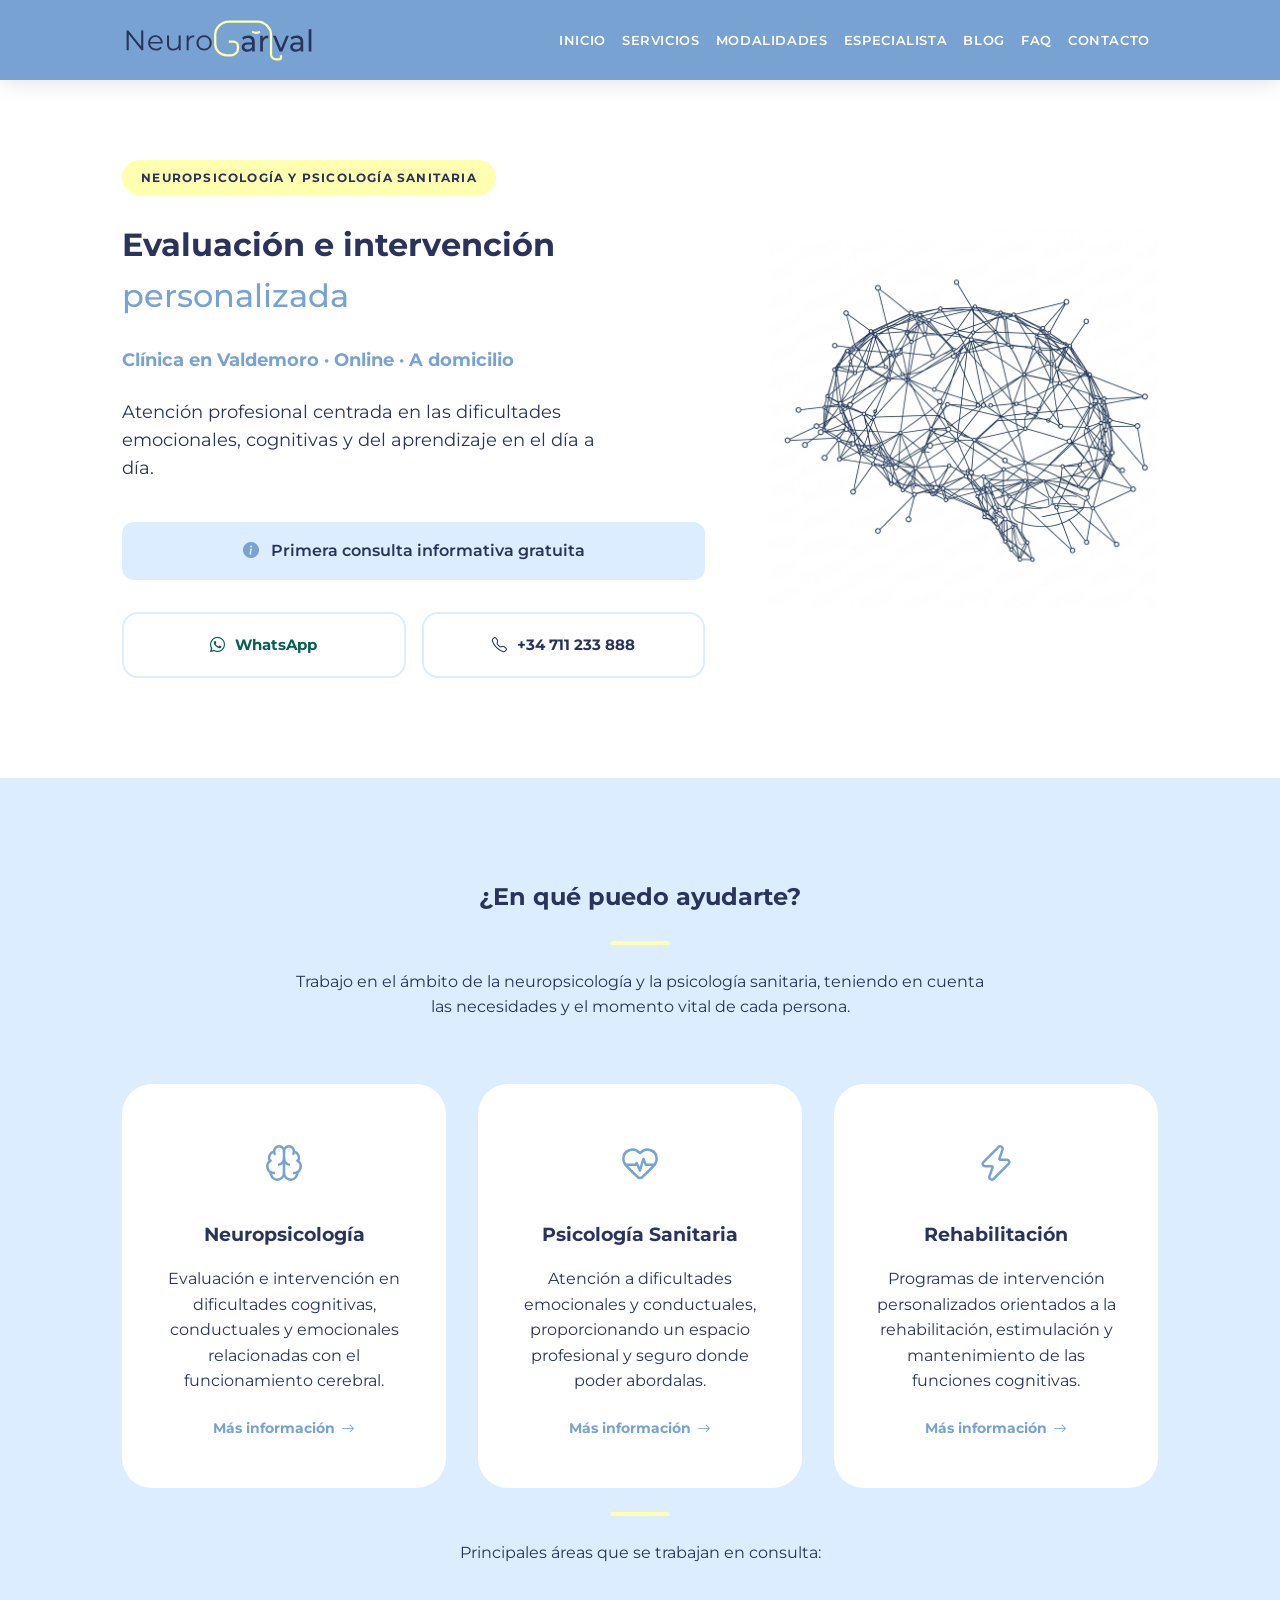
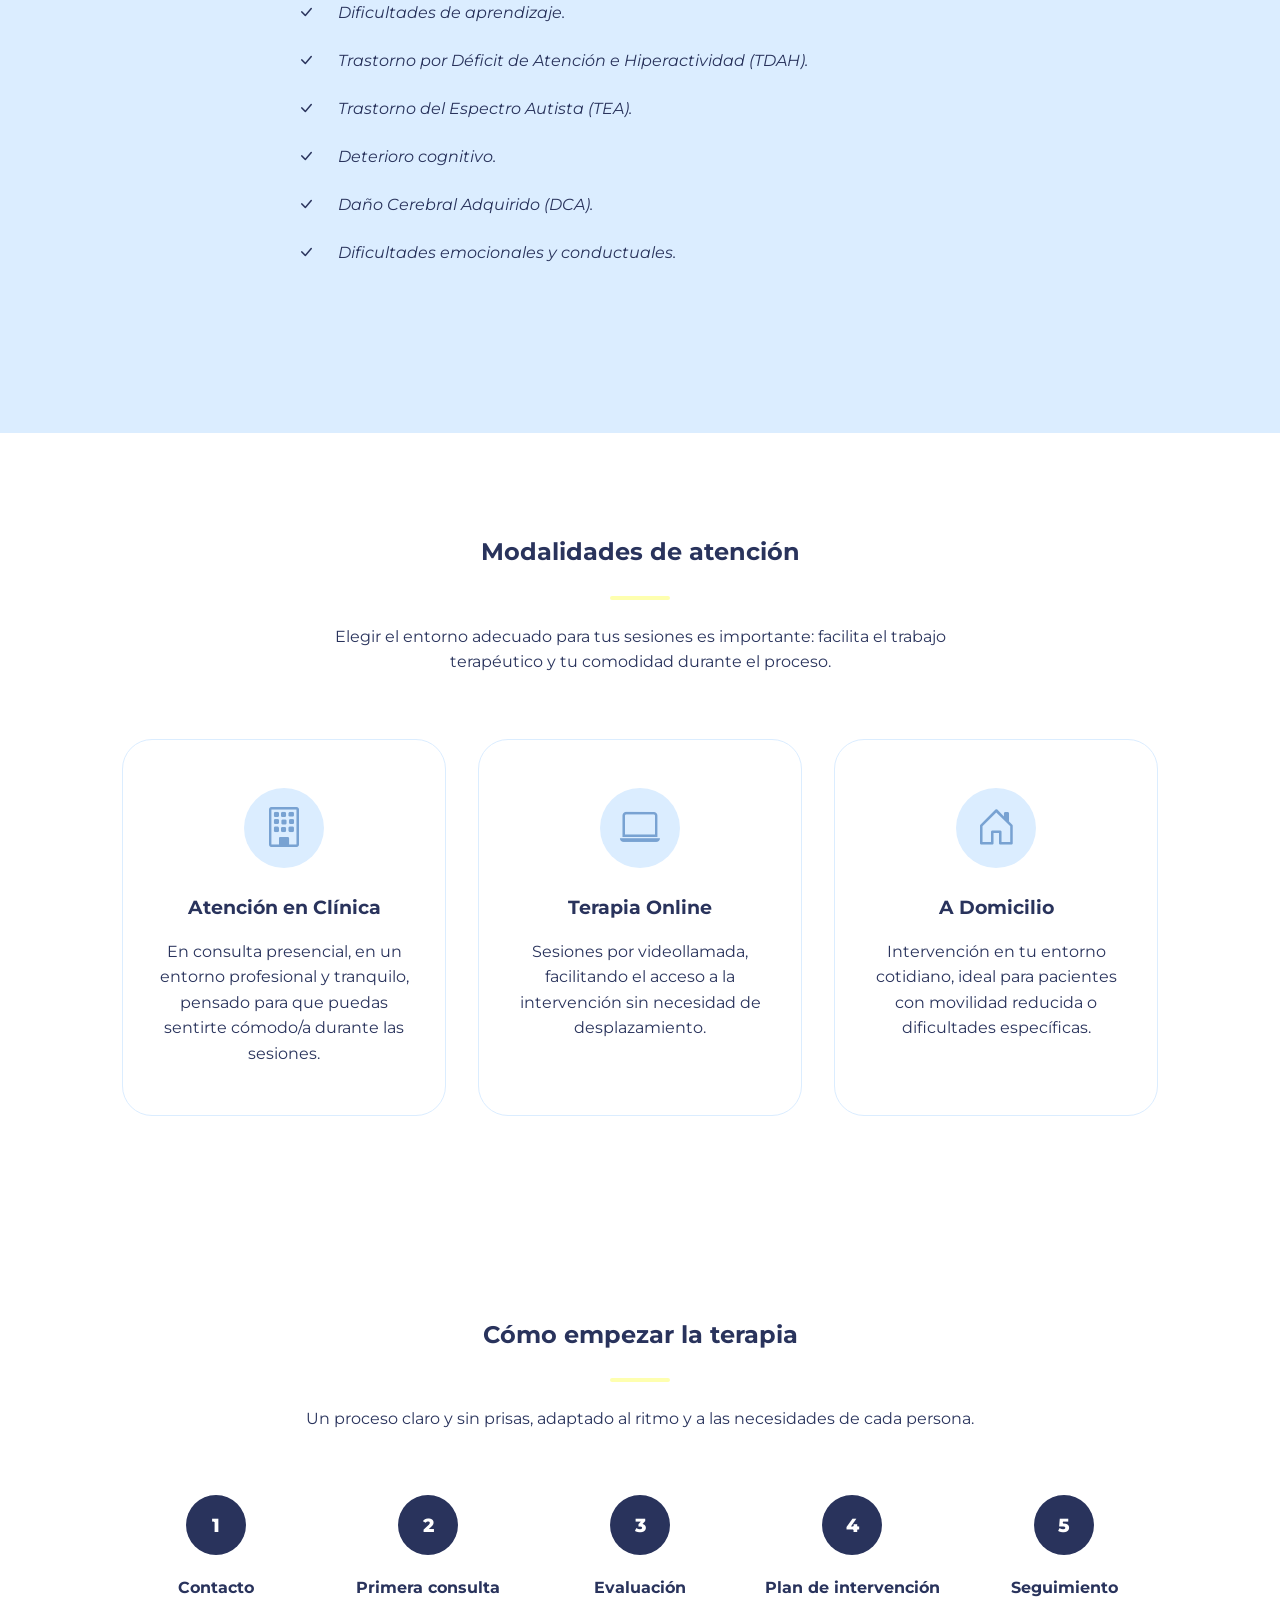
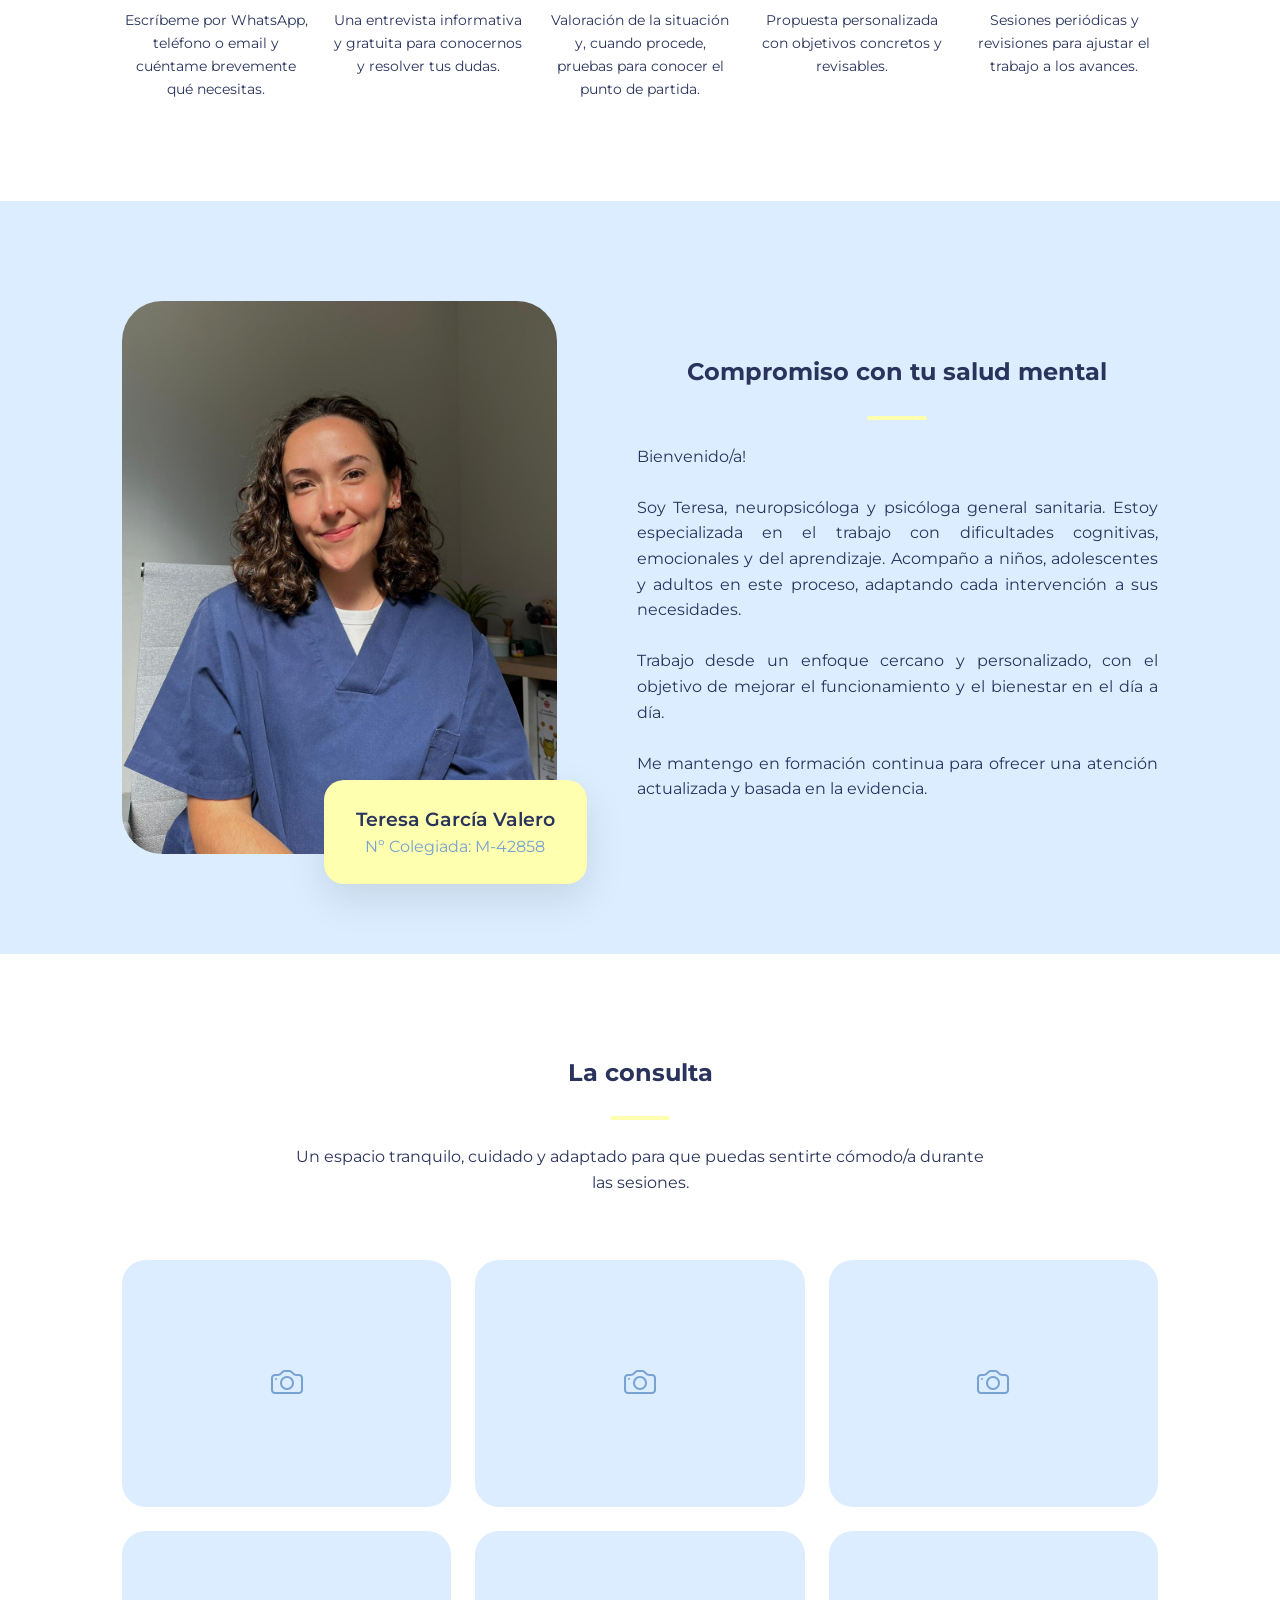
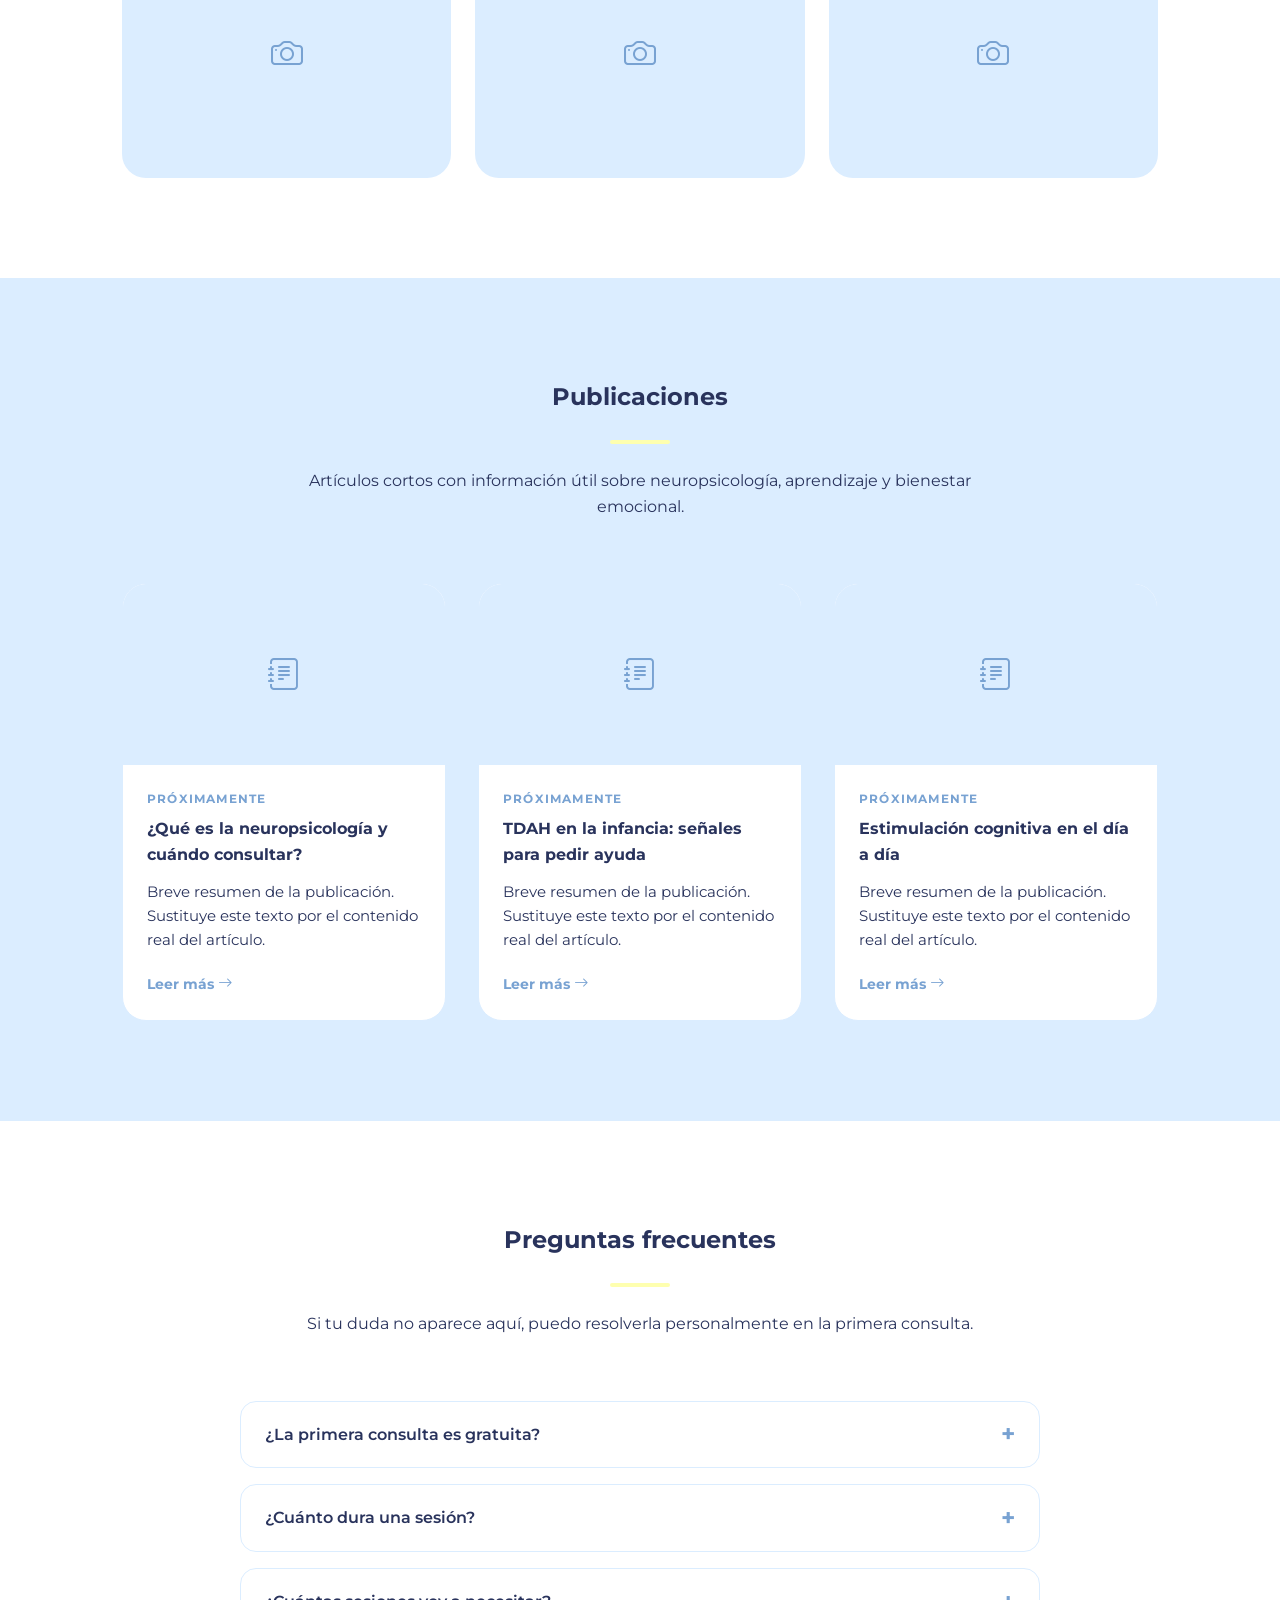
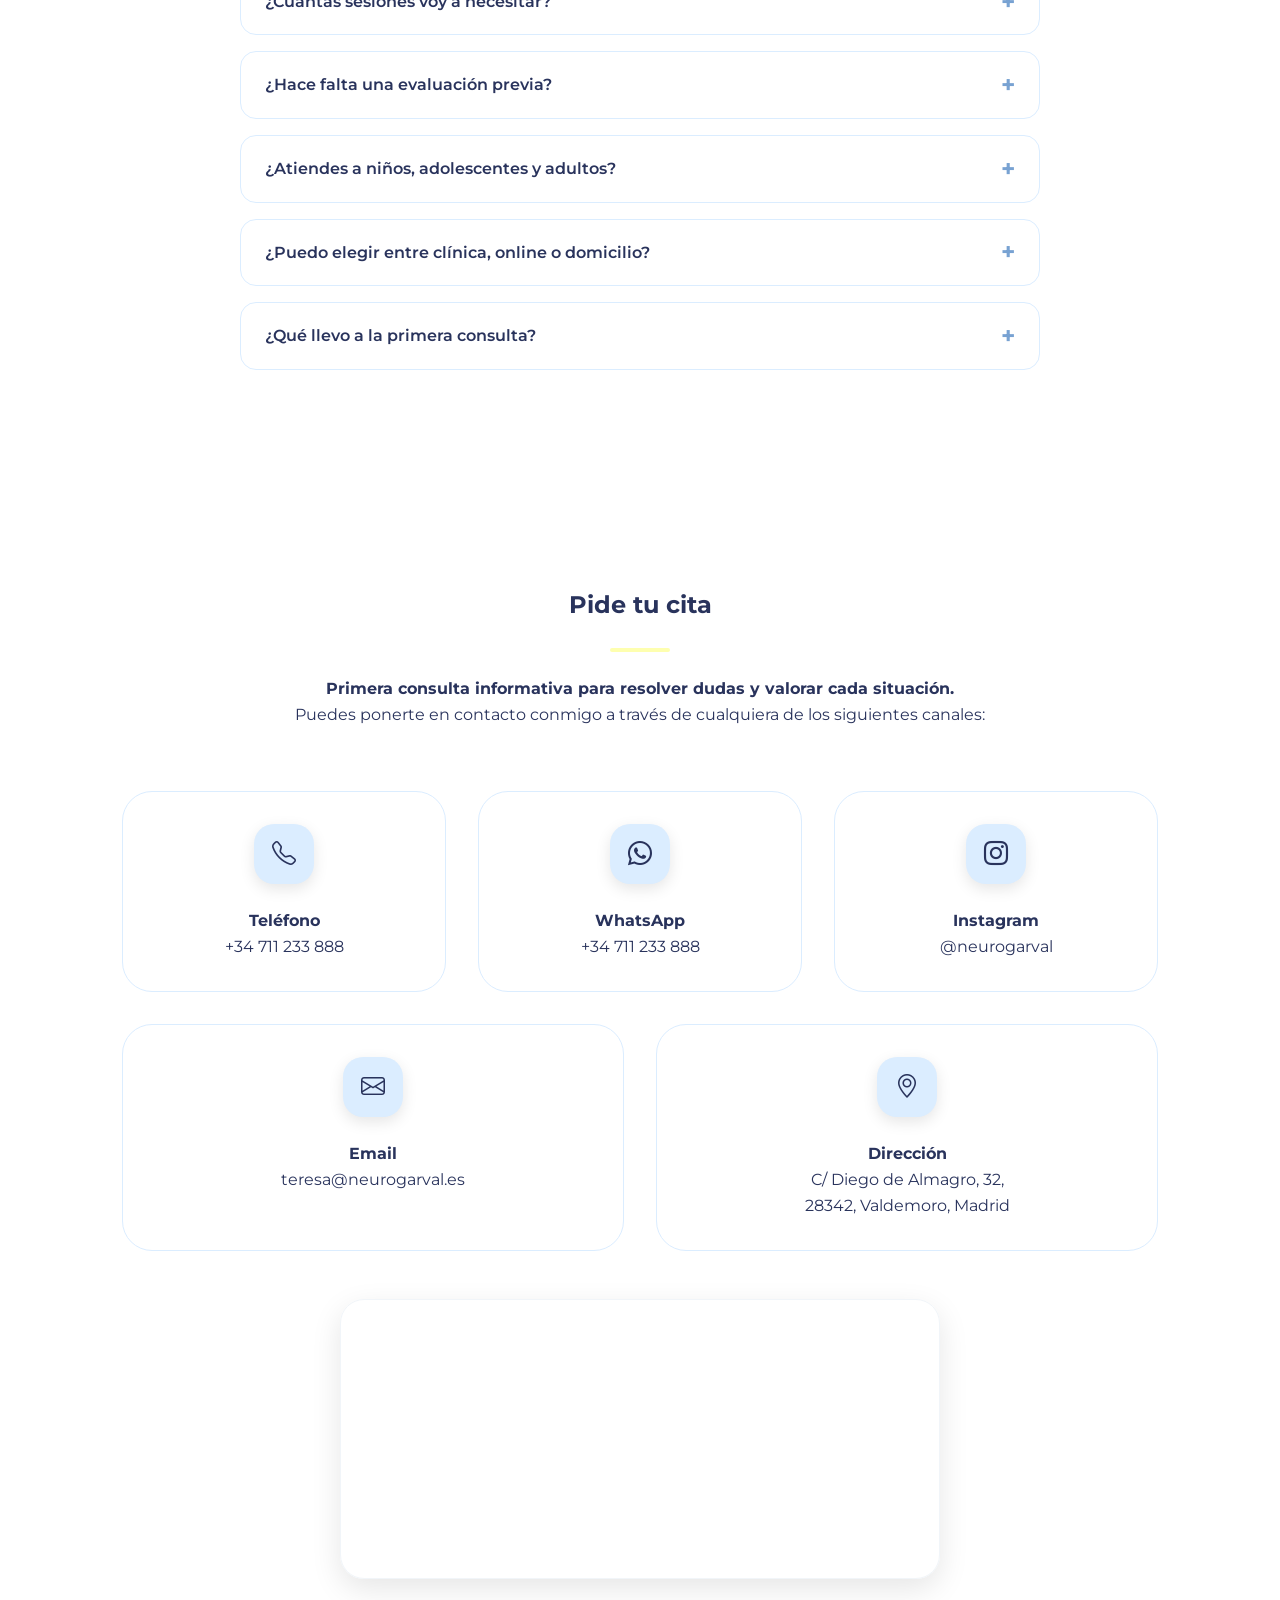
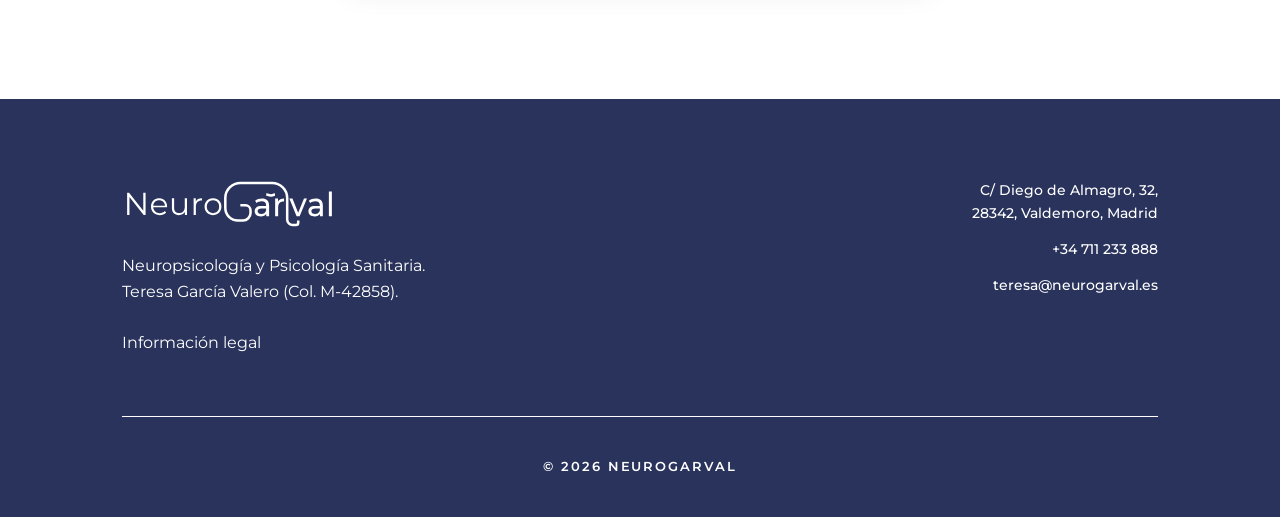
==== index.html @ be0f4548 "Cambiar iconos de la sección Servicios" ====
<!DOCTYPE html>
<html lang="es">
<head>
    <meta charset="UTF-8">
    <meta name="viewport" content="width=device-width, initial-scale=1.0">
    <title>NeuroGarval | Neuropsicología y Psicología Sanitaria</title>

    <!-- SEO Básico -->
    <title>NeuroGarval | Neuropsicología y Psicología Sanitaria en Valdemoro</title>
    <meta name="description" content="NeuroGarval, dirigida por la neuropsicóloga Teresa García Valero. Especialistas en neuropsicología y psicología sanitaria en Valdemoro, Madrid. Evaluación y rehabilitación personalizada.">
    <meta name="keywords" content="NeuroGarval, Teresa García Valero, neuropsicología Valdemoro, psicología sanitaria Madrid, rehabilitación cognitiva, evaluación neuropsicológica">
    <link rel="canonical" href="https://www.neurogarval.es/">

    <!-- Open Graph / Redes Sociales -->
    <meta property="og:type" content="website">
    <meta property="og:locale" content="es">
    <meta property="og:title" content="NeuroGarval | Teresa García Valero - Neuropsicóloga">
    <meta property="og:description" content="Centro especializado en Neuropsicología y Psicología Sanitaria en Valdemoro.">
    <meta property="og:image" content="https://www.neurogarval.es/image.png">
    <meta property="og:url" content="https://www.neurogarval.es/">

    <!-- Datos Estructurados (Schema.org) -->
    <script type="application/ld+json">
    {
      "@context": "https://schema.org",
      "@type": "MedicalBusiness",
      "name": "NeuroGarval",
      "alternateName": "Teresa García Valero Neuropsicóloga",
      "image": "https://www.neurogarval.es/image.png",
      "url": "https://www.neurogarval.es/",
      "telephone": "+34711233888",
      "address": {
        "@type": "PostalAddress",
        "streetAddress": "C/ Diego de Almagro, 32",
        "addressLocality": "Valdemoro",
        "addressRegion": "Madrid",
        "postalCode": "28342",
        "addressCountry": "ES"
      },
      "priceRange": "$",
      "founder": {
        "@type": "Person",
        "name": "Teresa García Valero"
      }
    }
    </script>

    <link rel="icon" type="image/svg+xml" href="favicon.svg">
    <link href="https://fonts.googleapis.com/css2?family=Montserrat:wght@300;400;500;600;700;800&display=swap" rel="stylesheet">
    <link rel="stylesheet" href="https://cdn.jsdelivr.net/npm/bootstrap-icons@1.13.1/font/bootstrap-icons.min.css">

    <style>
        :root {
            --color-dark: #29335C;
            --color-primary: #78A2D2;
            --color-light: #DBEDFF;
            --color-accent: #FEFFAF;
            --color-whatsapp: #075E54;
            --color-shadow: rgba(0, 0, 0, 0.1);
            --transition: all 0.3s cubic-bezier(0.4, 0, 0.2, 1);
            --max-width: 1100px;
        }

        * {
            margin: 0;
            padding: 0;
            box-sizing: border-box;
        }

        html {
            scroll-behavior: smooth;
        }

        body {
            font-family: 'Montserrat', sans-serif;
            line-height: 1.6;
            color: var(--color-dark);
            background-color: white;
            overflow-x: hidden;
        }

        a {
            text-decoration: none;
            color: inherit;
            transition: var(--transition);
        }

        ul {
            list-style: none;
        }

        img {
            max-width: 100%;
            height: auto;
            display: block;
        }

        .container {
            max-width: var(--max-width);
            margin: 0 auto;
            padding: 0 2rem;
        }

        /* --- Header & Nav --- */
        header {
            position: fixed;
            top: 0;
            width: 100%;
            background: var(--color-primary);
            z-index: 1000;
            box-shadow: 0 4px 20px var(--color-shadow);
        }

        nav {
            display: flex;
            justify-content: space-between;
            align-items: center;
            height: 80px;
        }

        .header-logo {
            height: 45px;
        }

        .nav-links {
            display: flex;
            height: 100%;
            align-items: center;
        }

        .nav-links a {
            font-size: 0.8rem;
            font-weight: 600;
            text-transform: uppercase;
            letter-spacing: 0.05em;
            color: white;
            padding: 0.75rem 0.5rem;
            border-radius: 12px;
        }

        .nav-links a:hover {
            color: var(--color-dark);
        }

        .menu-btn {
            display: none;
            background: none;
            border: none;
            font-size: 2rem;
            color: white;
            cursor: pointer;
        }

        /* --- Hero Section --- */
        .hero {
            padding: 160px 0 100px;
            overflow: hidden;
        }

        .hero-grid {
            display: grid;
            grid-template-columns: 1.2fr 0.8fr;
            align-items: center;
            gap: 4rem;
        }

        .badge {
            display: inline-block;
            background: var(--color-accent);
            color: var(--color-dark);
            padding: 0.5rem 1.2rem;
            border-radius: 50px;
            font-size: 0.75rem;
            font-weight: 700;
            letter-spacing: 0.1em;
            text-transform: uppercase;
            margin-bottom: 1.5rem;
        }

        .hero h1 {
            font-size: 2rem;
            margin-bottom: 1.5rem;
        }

        .hero h1 i {
            font-style: normal;
            font-weight: 500;
            color: var(--color-primary);
        }

        .modalities-text {
            font-weight: 700;
            color: var(--color-primary);
            margin-bottom: 1.5rem;
            display: block;
            font-size: 1.1rem;
        }

        .hero p {
            font-size: 1.1rem;
            margin-bottom: 2.5rem;
            max-width: 500px;
            font-weight: 400;
        }

        #hero-promo {
            background: var(--color-light);
            display: inline-flex;
            align-items: center;
            padding: 1rem 1rem;
            border-radius: 12px;
            margin-bottom: 2rem;
            font-weight: 600;
            color: var(--color-dark);
            width: 100%;
            justify-content: center;
        }

        #hero-promo i {
            margin-right: 12px;
            color: var(--color-primary);
        }

        .btn-group {
            display: grid;
            gap: 1rem;
            grid-template-columns: 1fr 1fr;
        }

        .btn {
            display: inline-flex;
            align-items: center;
            justify-content: center;
            padding: 1.2rem 2.2rem;
            border-radius: 16px;
            font-weight: 700;
            font-size: 0.95rem;
            cursor: pointer;
            background-color: white;
            border: 2px solid var(--color-light);
            color: var(--color-dark);
        }

        .btn:hover {
            border-color: var(--color-dark);
        }

        .btn-whatsapp {
            color: var(--color-whatsapp);
        }

        .btn-whatsapp:hover {
            border-color: var(--color-whatsapp);
        }

        /* --- Modalities Section --- */
        .modalities-section {
            text-align: center;
        }

        .modalities-grid {
            display: grid;
            grid-template-columns: repeat(3, 1fr);
            gap: 2rem;
        }

        .modality-item {
            display: flex;
            flex-direction: column;
            align-items: center;
            text-align: center;
            padding: 3rem 2rem;
            border-radius: 30px;
            background: white;
            border: 1px solid var(--color-light);
            transition: var(--transition);
        }

        .modality-item:hover {
            transform: translateY(-5px);
            box-shadow: 0 10px 25px var(--color-shadow);
            border-color: var(--color-primary);
        }

        .modality-icon {
            font-size: 2.5rem;
            color: var(--color-primary);
            margin-bottom: 1.5rem;
            background: var(--color-light);
            width: 80px;
            height: 80px;
            display: flex;
            align-items: center;
            justify-content: center;
            border-radius: 100%;
        }

        .modality-content h4 {
            font-size: 1.2rem;
            margin-bottom: 1rem;
            color: var(--color-dark);
        }

        /* --- Specialists --- */
        #especialista {
            background-color: var(--color-light);
        }

        .section-padding {
            padding: 100px 0;
        }

        .about-grid {
            display: grid;
            grid-template-columns: 1fr 1.2fr;
            gap: 5rem;
            align-items: center;
        }

        .about-image {
            position: relative;
        }

        .about-image img {
            border-radius: 40px;
            width: 100%;
        }

        .col-card {
            position: absolute;
            bottom: -30px;
            right: -30px;
            background: var(--color-accent);
            padding: 1.5rem 2rem;
            border-radius: 20px;
            box-shadow: 0 15px 40px var(--color-shadow);
            text-align: center;
        }

        .col-card .name {
            font-weight: 600;
            font-size: 1.2rem;
            display: block;
        }

        .col-card .label {
            font-size: 1rem;
            color: var(--color-primary);
            display: block;
        }

        .about-content h2 {
            font-size: 1.5rem;
            text-align: center;
        }

        .about-content p {
            text-align: justify;
        }

        .check-list {
            padding-top: 2rem;
        }

        .check-item {
            display: flex;
            align-items: center;
            gap: 1rem;
            margin-bottom: 1rem;
            font-style: italic;
        }

        .check-icon {
            width: 32px;
            height: 32px;
            min-width: 32px;
            border-radius: 100%;
            display: flex;
            align-items: center;
            justify-content: center;
            color: var(--color-dark);
        }

        /* --- Services --- */
        .services {
            background-color: var(--color-light);
            text-align: center;
        }

        .section-header {
            max-width: 700px;
            margin: 0 auto 4rem;
            text-align: center;
        }

        .divider {
            width: 60px;
            height: 4px;
            background: var(--color-accent);
            margin: 1.5rem auto;
            border-radius: 2px;
        }

        .services-grid {
            display: grid;
            grid-template-columns: repeat(3, 1fr);
            gap: 2rem;
        }

        .service-card {
            background: white;
            padding: 3rem 2rem;
            border-radius: 30px;
            transition: var(--transition);
            display: flex;
            flex-direction: column;
            align-items: center;
        }

        .service-card h3 {
            padding-bottom: 1rem;
        }

        .service-card:hover {
            transform: translateY(-10px);
            box-shadow: 0 20px 40px var(--color-shadow);
        }

        .service-icon {
            font-size: 2.5rem;
            color: var(--color-primary);
            margin-bottom: 1.5rem;
        }

        /* Iconos SVG (cerebro, corazón, rayo): heredan tamaño y color de los iconos de fuente */
        .service-icon svg {
            width: 1em;
            height: 1em;
            display: inline-block;
            vertical-align: -0.125em;
        }

        /* --- Contact --- */
        .contact {
            text-align: center;
        }

        .contact-grid {
            display: grid;
            grid-auto-columns: minmax(0, 1fr);
            grid-auto-flow: column;
            gap: 2rem;
            margin-top: 2rem;
        }

        .contact-item {
            background: white;
            padding: 2rem;
            border-radius: 30px;
            border: 1px solid transparent;
            border-color: var(--color-light);
        }

        .contact-item:hover {
            border-color: var(--color-dark);
        }

        .contact-icon {
            width: 60px;
            height: 60px;
            background: var(--color-light);
            border-radius: 20px;
            display: flex;
            align-items: center;
            justify-content: center;
            margin: 0 auto 1.5rem;
            font-size: 1.5rem;
            box-shadow: 0 5px 15px var(--color-shadow);
        }

        /* --- Compact Map Styling --- */
        .map-wrapper {
            width: 100%;
            display: flex;
            justify-content: center;
            padding-bottom: 20px;
            padding-top: 3rem;
        }

        .map-container {
            width: 100%;
            max-width: 600px;
            border-radius: 24px;
            overflow: hidden;
            box-shadow: 0 10px 30px var(--color-shadow);
            border: 1px solid #f1f5f9;
            height: 280px;
            transition: var(--transition);
        }

        .map-container iframe {
            width: 100%;
            height: 100%;
            border: none;
            filter: grayscale(10%) contrast(105%);
        }

        /* --- Footer --- */
        footer {
            background: var(--color-dark);
            color: white;
            padding: 80px 0 40px;
        }

        .footer-top {
            display: flex;
            justify-content: space-between;
            align-items: flex-start;
            margin-bottom: 60px;
        }

        .footer-logo {
            filter: brightness(0) invert(1);
            height: 50px;
            margin-bottom: 1.5rem;
        }

        .footer-links {
            text-align: right;
        }

        .footer-links a {
            display: block;
            margin-bottom: 0.8rem;
            font-size: 0.9rem;
            font-weight: 500;
        }

        footer a:hover {
            color: var(--color-accent);
        }

        .copyright {
            padding-top: 40px;
            border-top: 1px solid white;
            text-align: center;
            font-size: 0.8rem;
            text-transform: uppercase;
            letter-spacing: 0.15em;
            font-weight: 600;
        }

        /* --- Mobile Overlay Menu --- */
        .mobile-overlay {
            position: fixed;
            top: 0;
            left: 0;
            width: 100%;
            height: 100%;
            background: var(--color-primary);
            z-index: 2000;
            display: flex;
            flex-direction: column;
            justify-content: center;
            align-items: center;
            transform: translateY(-100%);
            transition: transform 0.5s cubic-bezier(0.77, 0, 0.175, 1);
        }

        .mobile-overlay.active {
            transform: translateY(0);
        }

        .close-btn {
            position: absolute;
            top: 30px;
            right: 30px;
            background: none;
            border: none;
            color: white;
            font-size: 2.5rem;
            cursor: pointer;
        }

        .mobile-links {
            display: flex;
            flex-direction: column;
            gap: 1.5rem;
            text-align: center;
        }

        .mobile-links a {
            color: white;
            font-size: 1.5rem;
        }

        /* --- Service Modal --- */
        .service-card {
            cursor: pointer;
            position: relative;
        }

        .service-card:focus-visible {
            outline: 3px solid var(--color-primary);
            outline-offset: 4px;
        }

        .service-more {
            margin-top: auto;
            padding-top: 1.5rem;
            font-weight: 700;
            font-size: 0.85rem;
            color: var(--color-primary);
            display: inline-flex;
            align-items: center;
            gap: 0.4rem;
        }

        .modal {
            margin: auto;
            border: none;
            border-radius: 30px;
            padding: 3rem 2.5rem;
            max-width: 620px;
            width: calc(100% - 2rem);
            color: var(--color-dark);
            background: white;
            box-shadow: 0 30px 80px rgba(41, 51, 92, 0.35);
        }

        .modal::backdrop {
            background: rgba(41, 51, 92, 0.55);
        }

        .modal-close {
            position: absolute;
            top: 1rem;
            right: 1.5rem;
            background: none;
            border: none;
            font-size: 2rem;
            line-height: 1;
            color: var(--color-primary);
            cursor: pointer;
        }

        .modal .service-icon {
            margin: 0 auto 1.5rem;
        }

        .modal h3 {
            text-align: center;
            font-size: 1.4rem;
            margin-bottom: 1.5rem;
        }

        .modal-body p {
            margin-bottom: 1rem;
        }

        .modal-body ul {
            list-style: disc;
            padding-left: 1.4rem;
            margin-bottom: 1rem;
        }

        .modal-body li {
            margin-bottom: 0.4rem;
        }

        /* --- Process --- */
        .process-grid {
            display: grid;
            grid-template-columns: repeat(auto-fit, minmax(170px, 1fr));
            gap: 1.5rem;
        }

        .process-step {
            text-align: center;
        }

        .process-num {
            width: 60px;
            height: 60px;
            margin: 0 auto 1.25rem;
            border-radius: 100%;
            background: var(--color-dark);
            color: white;
            display: flex;
            align-items: center;
            justify-content: center;
            font-weight: 800;
            font-size: 1.2rem;
        }

        .process-step h4 {
            margin-bottom: 0.5rem;
            color: var(--color-dark);
        }

        .process-step p {
            font-size: 0.9rem;
        }

        /* --- Gallery --- */
        .gallery-grid {
            display: grid;
            grid-template-columns: repeat(3, 1fr);
            gap: 1.5rem;
        }

        .gallery-item {
            position: relative;
            aspect-ratio: 4 / 3;
            border-radius: 24px;
            overflow: hidden;
            background: var(--color-light);
            display: flex;
            align-items: center;
            justify-content: center;
            color: var(--color-primary);
            font-size: 2rem;
        }

        .gallery-item img {
            position: absolute;
            inset: 0;
            width: 100%;
            height: 100%;
            object-fit: cover;
        }

        /* --- Blog --- */
        #blog {
            background-color: var(--color-light);
        }

        .blog-grid {
            display: grid;
            grid-template-columns: repeat(3, 1fr);
            gap: 2rem;
            text-align: left;
        }

        .blog-card {
            background: white;
            border-radius: 24px;
            overflow: hidden;
            display: flex;
            flex-direction: column;
            border: 1px solid var(--color-light);
        }

        .blog-thumb {
            aspect-ratio: 16 / 9;
            background: var(--color-light);
            display: flex;
            align-items: center;
            justify-content: center;
            color: var(--color-primary);
            font-size: 2rem;
        }

        .blog-content {
            padding: 1.5rem;
            display: flex;
            flex-direction: column;
            flex: 1;
        }

        .blog-date {
            font-size: 0.75rem;
            text-transform: uppercase;
            letter-spacing: 0.1em;
            color: var(--color-primary);
            font-weight: 700;
            margin-bottom: 0.5rem;
        }

        .blog-card h4 {
            margin-bottom: 0.75rem;
        }

        .blog-card p {
            font-size: 0.95rem;
            margin-bottom: 1.25rem;
        }

        .read-more {
            margin-top: auto;
            font-weight: 700;
            font-size: 0.9rem;
            color: var(--color-primary);
        }

        /* --- FAQ --- */
        .faq-list {
            max-width: 800px;
            margin: 0 auto;
            text-align: left;
        }

        .faq-item {
            background: white;
            border: 1px solid var(--color-light);
            border-radius: 16px;
            margin-bottom: 1rem;
            overflow: hidden;
        }

        .faq-item summary {
            cursor: pointer;
            list-style: none;
            padding: 1.25rem 1.5rem;
            font-weight: 600;
            display: flex;
            justify-content: space-between;
            align-items: center;
            gap: 1rem;
        }

        .faq-item summary::-webkit-details-marker {
            display: none;
        }

        .faq-item summary::after {
            content: '+';
            color: var(--color-primary);
            font-size: 1.5rem;
            font-weight: 700;
            line-height: 1;
        }

        .faq-item[open] summary::after {
            content: '\2212';
        }

        .faq-item p {
            padding: 0 1.5rem 1.5rem;
        }

        /* --- Responsive --- */
        @media (max-width: 768px) {
            .nav-links { display: none; }
            .menu-btn { display: block; }

            .hero-grid, .about-grid, .services-grid, .contact-grid, .modalities-grid,
            .process-grid, .gallery-grid, .blog-grid {
                grid-template-columns: 1fr;
                grid-auto-flow: unset;
            }

            #hero-img-wrapper {
                display: none;
            }

            .hero { padding-top: 130px; text-align: center; }
            .hero p { margin-left: auto; margin-right: auto; }
            .btn-group { justify-content: center; grid-template-columns: 1fr; }

            .footer-top { flex-direction: column; gap: 3rem; text-align: center; align-items: center; }
            .footer-info { display: flex; flex-direction: column; align-items: center; }
            .footer-links { text-align: center; }

            .map-container { height: 240px; margin: 0 1rem; }
        }
    </style>
</head>
<body>

    <div class="mobile-overlay" id="mobileMenu">
        <button class="close-btn" onclick="toggleMenu()">&times;</button>
        <div class="mobile-links">
            <a href="#inicio" onclick="toggleMenu()">Inicio</a>
            <a href="#servicios" onclick="toggleMenu()">Servicios</a>
            <a href="#modalidades" onclick="toggleMenu()">Modalidades</a>
            <a href="#proceso" onclick="toggleMenu()">Proceso</a>
            <a href="#especialista" onclick="toggleMenu()">Especialista</a>
            <a href="#galeria" onclick="toggleMenu()">Sala</a>
            <a href="#blog" onclick="toggleMenu()">Blog</a>
            <a href="#faq" onclick="toggleMenu()">FAQ</a>
            <a href="#contacto" onclick="toggleMenu()">Contacto</a>
        </div>
    </div>

    <header>
        <div class="container">
            <nav>
                <a href="#inicio">
                    <img src="logo.svg" alt="NeuroGarval" class="header-logo neuro-logo">
                </a>

                <ul class="nav-links">
                    <li><a href="#inicio">Inicio</a></li>
                    <li><a href="#servicios">Servicios</a></li>
                    <li><a href="#modalidades">Modalidades</a></li>
                    <li><a href="#especialista">Especialista</a></li>
                    <li><a href="#blog">Blog</a></li>
                    <li><a href="#faq">FAQ</a></li>
                    <li><a href="#contacto">Contacto</a></li>
                </ul>

                <button class="menu-btn" onclick="toggleMenu()">
                    <i class="bi bi-list"></i>
                </button>
            </nav>
        </div>
    </header>

    <main>
        <!-- HERO -->
        <section id="inicio" class="hero">
            <div class="container hero-grid">
                <div class="hero-text">
                    <span class="badge">Neuropsicología y Psicología Sanitaria</span>
                    <h1>Evaluación e intervención <i>personalizada</i></h1>
                    <span class="modalities-text">Clínica en Valdemoro · Online <span style="white-space: nowrap;">· A domicilio</span></span>
                    <p>Atención profesional centrada en las dificultades emocionales, cognitivas y del aprendizaje en el día a día.</p>

                    <div id="hero-promo">
                        <i class="bi bi-info-circle-fill"></i>
                        <span>Primera consulta informativa gratuita</span>
                    </div>

                    <div class="btn-group">
                        <a href="#" target="_blank" class="btn btn-whatsapp neuro-whatsapp-link">
                            <i class="bi bi-whatsapp" style="margin-right: 10px;"></i>
                            WhatsApp
                        </a>
                        <a href="#" class="btn neuro-phone-link">
                            <i class="bi bi-telephone" style="margin-right: 10px;"></i>
                            <span class="neuro-phone"></span>
                        </a>
                    </div>
                </div>
                <div id="hero-img-wrapper">
                    <img src="hero-image.png" alt="Consulta Neuropsicológica">
                </div>
            </div>
        </section>

        <!-- SERVICIOS -->
        <section id="servicios" class="section-padding services">
            <div class="container">
                <div class="section-header">
                    <h2>¿En qué puedo ayudarte?</h2>
                    <div class="divider"></div>
                    <p>Trabajo en el ámbito de la neuropsicología y la psicología sanitaria, teniendo en cuenta las necesidades y el momento vital de cada persona.</p>
                </div>

                <div class="services-grid">
                    <div class="service-card" role="button" tabindex="0" aria-haspopup="dialog" data-service="neuro" onclick="openServiceModal('neuro')" onkeydown="if(event.key==='Enter'||event.key===' '){event.preventDefault();openServiceModal('neuro')}">
                        <div class="service-icon"><svg xmlns="http://www.w3.org/2000/svg" width="1em" height="1em" viewBox="0 0 24 24" fill="none" stroke="currentColor" stroke-width="1.5" stroke-linecap="round" stroke-linejoin="round" aria-hidden="true"><!-- icono de cerebro, estilo Lucide (ISC) --><path d="M12 18V5"/><path d="M15 13a4.17 4.17 0 0 1-3-4 4.17 4.17 0 0 1-3 4"/><path d="M17.598 6.5A3 3 0 1 0 12 5a3 3 0 1 0-5.598 1.5"/><path d="M17.997 5.125a4 4 0 0 1 2.526 5.77"/><path d="M18 18a4 4 0 0 0 2-7.464"/><path d="M19.967 17.483A4 4 0 1 1 12 18a4 4 0 1 1-7.967-.517"/><path d="M6 18a4 4 0 0 1-2-7.464"/><path d="M6.003 5.125a4 4 0 0 0-2.526 5.77"/></svg></div>
                        <h3>Neuropsicología</h3>
                        <p>Evaluación e intervención en dificultades cognitivas, conductuales y emocionales relacionadas con el funcionamiento cerebral.</p>
                        <span class="service-more">Más información <i class="bi bi-arrow-right"></i></span>
                    </div>
                    <div class="service-card" role="button" tabindex="0" aria-haspopup="dialog" data-service="psico" onclick="openServiceModal('psico')" onkeydown="if(event.key==='Enter'||event.key===' '){event.preventDefault();openServiceModal('psico')}">
                        <div class="service-icon"><svg xmlns="http://www.w3.org/2000/svg" width="1em" height="1em" viewBox="0 0 24 24" fill="none" stroke="currentColor" stroke-width="1.5" stroke-linecap="round" stroke-linejoin="round" aria-hidden="true"><!-- icono de corazón con pulso, estilo Lucide (ISC) --><path d="M2 9.5a5.5 5.5 0 0 1 9.591-3.676.56.56 0 0 0 .818 0A5.49 5.49 0 0 1 22 9.5c0 2.29-1.5 4-3 5.5l-5.492 5.313a2 2 0 0 1-3 .019L5 15c-1.5-1.5-3-3.2-3-5.5"/><path d="M3.22 13H9.5l.5-1 2 4.5 2-7 1.5 3.5h5.27"/></svg></div>
                        <h3>Psicología Sanitaria</h3>
                        <p>Atención a dificultades emocionales y conductuales, proporcionando un espacio profesional y seguro donde poder abordalas.</p>
                        <span class="service-more">Más información <i class="bi bi-arrow-right"></i></span>
                    </div>
                    <div class="service-card" role="button" tabindex="0" aria-haspopup="dialog" data-service="rehab" onclick="openServiceModal('rehab')" onkeydown="if(event.key==='Enter'||event.key===' '){event.preventDefault();openServiceModal('rehab')}">
                        <div class="service-icon"><svg xmlns="http://www.w3.org/2000/svg" width="1em" height="1em" viewBox="0 0 24 24" fill="none" stroke="currentColor" stroke-width="1.5" stroke-linecap="round" stroke-linejoin="round" aria-hidden="true"><!-- icono de rayo, estilo Lucide (ISC) --><path d="M15.914 4a1.5 1.5 0 0 0-2.474-1.561l-9 9A1.5 1.5 0 0 0 5.5 14h4.002a.5.5 0 0 1 .471.666L8.086 20a1.5 1.5 0 0 0 2.475 1.56l9-9A1.5 1.5 0 0 0 18.5 10h-3.997a.5.5 0 0 1-.472-.667z"/></svg></div>
                        <h3>Rehabilitación</h3>
                        <p>Programas de intervención personalizados orientados a la rehabilitación, estimulación y mantenimiento de las funciones cognitivas.</p>
                        <span class="service-more">Más información <i class="bi bi-arrow-right"></i></span>
                    </div>
                </div>
                <div class="section-header">
                    <div class="divider"></div>
                    <p>Principales áreas que se trabajan en consulta:</p>
                    <div class="check-list">
                        <div class="check-item">
                            <div class="check-icon"><i class="bi bi-check-lg"></i></div>
                            <span>Dificultades de aprendizaje.</span>
                        </div>
                        <div class="check-item">
                            <div class="check-icon"><i class="bi bi-check-lg"></i></div>
                            <span>Trastorno por Déficit de Atención e Hiperactividad (TDAH).</span>
                        </div>

                        <div class="check-item">
                            <div class="check-icon"><i class="bi bi-check-lg"></i></div>
                            <span>Trastorno del Espectro Autista (TEA).</span>
                        </div>
                        <div class="check-item">
                            <div class="check-icon"><i class="bi bi-check-lg"></i></div>
                            <span>Deterioro cognitivo.</span>
                        </div>
                        <div class="check-item">
                            <div class="check-icon"><i class="bi bi-check-lg"></i></div>
                            <span>Daño Cerebral Adquirido (DCA).</span>
                        </div>
                        <div class="check-item">
                            <div class="check-icon"><i class="bi bi-check-lg"></i></div>
                            <span>Dificultades emocionales y conductuales.</span>
                        </div>
                    </div>
                </div>
            </div>
        </section>

        <!-- MODALIDADES -->
        <section id="modalidades" class="section-padding modalities-section">
            <div class="container">
                <div class="section-header">
                    <h2>Modalidades de atención</h2>
                    <div class="divider"></div>
                    <p>Elegir el entorno adecuado para tus sesiones es importante: facilita el trabajo terapéutico y tu comodidad durante el proceso.</p>
                </div>

                <div class="modalities-grid">
                    <div class="modality-item">
                        <div class="modality-icon"><i class="bi bi-building"></i></div>
                        <div class="modality-content">
                            <h4>Atención en Clínica</h4>
                            <p>En consulta presencial, en un entorno profesional y tranquilo, pensado para que puedas sentirte cómodo/a durante las sesiones.</p>
                        </div>
                    </div>
                    <div class="modality-item">
                        <div class="modality-icon"><i class="bi bi-laptop"></i></div>
                        <div class="modality-content">
                            <h4>Terapia Online</h4>
                            <p>Sesiones por videollamada, facilitando el acceso a la intervención sin necesidad de desplazamiento.</p>
                        </div>
                    </div>
                    <div class="modality-item">
                        <div class="modality-icon"><i class="bi bi-house-door"></i></div>
                        <div class="modality-content">
                            <h4>A Domicilio</h4>
                            <p>Intervención en tu entorno cotidiano, ideal para pacientes con movilidad reducida o dificultades específicas.</p>
                        </div>
                    </div>
                </div>
            </div>
        </section>

        <!-- PROCESO -->
        <section id="proceso" class="section-padding">
            <div class="container">
                <div class="section-header">
                    <h2>Cómo empezar la terapia</h2>
                    <div class="divider"></div>
                    <p>Un proceso claro y sin prisas, adaptado al ritmo y a las necesidades de cada persona.</p>
                </div>

                <div class="process-grid">
                    <div class="process-step">
                        <div class="process-num">1</div>
                        <h4>Contacto</h4>
                        <p>Escríbeme por WhatsApp, teléfono o email y cuéntame brevemente qué necesitas.</p>
                    </div>
                    <div class="process-step">
                        <div class="process-num">2</div>
                        <h4>Primera consulta</h4>
                        <p>Una entrevista informativa y gratuita para conocernos y resolver tus dudas.</p>
                    </div>
                    <div class="process-step">
                        <div class="process-num">3</div>
                        <h4>Evaluación</h4>
                        <p>Valoración de la situación y, cuando procede, pruebas para conocer el punto de partida.</p>
                    </div>
                    <div class="process-step">
                        <div class="process-num">4</div>
                        <h4>Plan de intervención</h4>
                        <p>Propuesta personalizada con objetivos concretos y revisables.</p>
                    </div>
                    <div class="process-step">
                        <div class="process-num">5</div>
                        <h4>Seguimiento</h4>
                        <p>Sesiones periódicas y revisiones para ajustar el trabajo a los avances.</p>
                    </div>
                </div>
            </div>
        </section>

        <!-- ESPECIALISTA -->
        <section id="especialista" class="section-padding">
            <div class="container about-grid">
                <div class="about-image">
                    <img src="photo.jpeg" alt="Teresa García Valero">
                    <div class="col-card">
                        <span class="name">Teresa García Valero</span>
                        <span class="label">Nº Colegiada: M-42858</span>
                    </div>
                </div>
                <div class="about-content">
                    <h2>Compromiso con tu salud mental</h2>
                    <div class="divider"></div>

                    <p>Bienvenido/a!</p><br>
                    <p>
                        Soy Teresa, neuropsicóloga y psicóloga general sanitaria. Estoy especializada en el trabajo con dificultades
                        cognitivas, emocionales y del aprendizaje. Acompaño a niños, adolescentes y adultos en este proceso, adaptando
                        cada intervención a sus necesidades.
                    </p>
                    <br>
                    <p>Trabajo desde un enfoque cercano y personalizado, con el objetivo de mejorar el funcionamiento y el bienestar en el día a día.</p>
                    <br>
                    <p>Me mantengo en formación continua para ofrecer una atención actualizada y basada en la evidencia.</p>
                </div>
            </div>
        </section>

        <!-- GALERÍA -->
        <section id="galeria" class="section-padding">
            <div class="container">
                <div class="section-header">
                    <h2>La consulta</h2>
                    <div class="divider"></div>
                    <p>Un espacio tranquilo, cuidado y adaptado para que puedas sentirte cómodo/a durante las sesiones.</p>
                </div>

                <div class="gallery-grid">
                    <figure class="gallery-item"><i class="bi bi-camera"></i><img src="sala-1.jpg" alt="Consulta NeuroGarval" loading="lazy" onerror="this.remove()"></figure>
                    <figure class="gallery-item"><i class="bi bi-camera"></i><img src="sala-2.jpg" alt="Sala de terapia NeuroGarval" loading="lazy" onerror="this.remove()"></figure>
                    <figure class="gallery-item"><i class="bi bi-camera"></i><img src="sala-3.jpg" alt="Zona de evaluación NeuroGarval" loading="lazy" onerror="this.remove()"></figure>
                    <figure class="gallery-item"><i class="bi bi-camera"></i><img src="sala-4.jpg" alt="Despacho NeuroGarval" loading="lazy" onerror="this.remove()"></figure>
                    <figure class="gallery-item"><i class="bi bi-camera"></i><img src="sala-5.jpg" alt="Sala de espera NeuroGarval" loading="lazy" onerror="this.remove()"></figure>
                    <figure class="gallery-item"><i class="bi bi-camera"></i><img src="sala-6.jpg" alt="Material de consulta NeuroGarval" loading="lazy" onerror="this.remove()"></figure>
                </div>
            </div>
        </section>

        <!-- BLOG -->
        <section id="blog" class="section-padding">
            <div class="container">
                <div class="section-header">
                    <h2>Publicaciones</h2>
                    <div class="divider"></div>
                    <p>Artículos cortos con información útil sobre neuropsicología, aprendizaje y bienestar emocional.</p>
                </div>

                <div class="blog-grid">
                    <article class="blog-card">
                        <div class="blog-thumb"><i class="bi bi-journal-text"></i></div>
                        <div class="blog-content">
                            <span class="blog-date">Próximamente</span>
                            <h4>¿Qué es la neuropsicología y cuándo consultar?</h4>
                            <p>Breve resumen de la publicación. Sustituye este texto por el contenido real del artículo.</p>
                            <a href="#" class="read-more">Leer más <i class="bi bi-arrow-right"></i></a>
                        </div>
                    </article>
                    <article class="blog-card">
                        <div class="blog-thumb"><i class="bi bi-journal-text"></i></div>
                        <div class="blog-content">
                            <span class="blog-date">Próximamente</span>
                            <h4>TDAH en la infancia: señales para pedir ayuda</h4>
                            <p>Breve resumen de la publicación. Sustituye este texto por el contenido real del artículo.</p>
                            <a href="#" class="read-more">Leer más <i class="bi bi-arrow-right"></i></a>
                        </div>
                    </article>
                    <article class="blog-card">
                        <div class="blog-thumb"><i class="bi bi-journal-text"></i></div>
                        <div class="blog-content">
                            <span class="blog-date">Próximamente</span>
                            <h4>Estimulación cognitiva en el día a día</h4>
                            <p>Breve resumen de la publicación. Sustituye este texto por el contenido real del artículo.</p>
                            <a href="#" class="read-more">Leer más <i class="bi bi-arrow-right"></i></a>
                        </div>
                    </article>
                </div>
            </div>
        </section>

        <!-- FAQ -->
        <section id="faq" class="section-padding">
            <div class="container">
                <div class="section-header">
                    <h2>Preguntas frecuentes</h2>
                    <div class="divider"></div>
                    <p>Si tu duda no aparece aquí, puedo resolverla personalmente en la primera consulta.</p>
                </div>

                <div class="faq-list">
                    <details class="faq-item">
                        <summary>¿La primera consulta es gratuita?</summary>
                        <p>Sí. La primera consulta es informativa y gratuita, para resolver dudas y valorar si puedo ayudarte.</p>
                    </details>
                    <details class="faq-item">
                        <summary>¿Cuánto dura una sesión?</summary>
                        <p>Habitualmente entre 45 y 60 minutos, aunque la duración puede variar según el tipo de intervención y las necesidades de cada persona.</p>
                    </details>
                    <details class="faq-item">
                        <summary>¿Cuántas sesiones voy a necesitar?</summary>
                        <p>Depende de cada caso y de los objetivos que nos marquemos. En la propuesta de intervención se concreta una orientación y se revisa periódicamente.</p>
                    </details>
                    <details class="faq-item">
                        <summary>¿Hace falta una evaluación previa?</summary>
                        <p>En muchos casos sí, para conocer el punto de partida y ajustar el plan. En la primera consulta se valora si es necesaria.</p>
                    </details>
                    <details class="faq-item">
                        <summary>¿Atiendes a niños, adolescentes y adultos?</summary>
                        <p>Sí. Trabajo con niños, adolescentes y adultos, adaptando cada intervención a la etapa y al momento vital de cada persona.</p>
                    </details>
                    <details class="faq-item">
                        <summary>¿Puedo elegir entre clínica, online o domicilio?</summary>
                        <p>Sí. Puedes elegir la modalidad que mejor te encaje: atención presencial en consulta, por videollamada o a domicilio.</p>
                    </details>
                    <details class="faq-item">
                        <summary>¿Qué llevo a la primera consulta?</summary>
                        <p>El motivo de consulta y, si los tienes, informes o pruebas previas. No es imprescindible para la primera toma de contacto.</p>
                    </details>
                </div>
            </div>
        </section>

        <!-- CONTACTO -->
        <section id="contacto" class="section-padding contact">
            <div class="container">
                <div class="section-header">
                    <h2>Pide tu cita</h2>
                    <div class="divider"></div>
                    <strong>Primera consulta informativa para resolver dudas y valorar cada situación.</strong>
                    <p>Puedes ponerte en contacto conmigo a través de cualquiera de los siguientes canales:</p>
                </div>

                <div class="contact-grid">
                    <a href="#" target="_blank" class="contact-item neuro-phone-link">
                        <div class="contact-icon"><i class="bi bi-telephone"></i></div>
                        <h4>Teléfono</h4>
                        <span class="neuro-phone"></span>
                    </a>
                    <a href="#" target="_blank" class="contact-item neuro-whatsapp-link">
                        <div class="contact-icon"><i class="bi bi-whatsapp"></i></div>
                        <h4>WhatsApp</h4>
                        <span class="neuro-phone"></span>
                    </a>
                    <a href="https://instagram.com/neurogarval" target="_blank" class="contact-item">
                        <div class="contact-icon"><i class="bi bi-instagram"></i></div>
                        <h4>Instagram</h4>
                        <span>@neurogarval</span>
                    </a>
                </div>
                <div class="contact-grid">
                    <a href="#" target="_blank" class="contact-item neuro-mail-link">
                        <div class="contact-icon"><i class="bi bi-envelope"></i></div>
                        <h4>Email</h4>
                        <span class="neuro-mail"></span>
                    </a>
                    <a href="#" target="_blank" class="contact-item neuro-address-link">
                        <div class="contact-icon"><i class="bi bi-geo-alt"></i></div>
                        <h4>Dirección</h4>
                        <span class="neuro-address"></span>
                    </a>
                </div>

                <div class="map-wrapper">
                    <div class="map-container">
                        <iframe
                            src="https://www.google.com/maps/embed?pb=!1m18!1m12!1m3!1d3047.4102062110496!2d-3.6931494!3d40.199937299999995!2m3!1f0!2f0!3f0!3m2!1i1024!2i768!4f13.1!3m3!1m2!1s0xd421fc6ce867025%3A0x1abf8630d9ed5e9b!2sNeuroGarval%20%7C%20Psicolog%C3%ADa%20y%20Neuropsicolog%C3%ADa%20Cl%C3%ADnica!5e0!3m2!1sen!2ses!4v1774983440789!5m2!1sen!2ses"
                            width="600"
                            height="450"
                            style="border:0;"
                            allowfullscreen=""
                            loading="lazy"
                            referrerpolicy="no-referrer-when-downgrade">
                        </iframe>
                    </div>
                </div>
            </div>
        </section>
    </main>

    <footer>
        <div class="container">
            <div class="footer-top">
                <div class="footer-info">
                    <img src="logo.svg" alt="NeuroGarval" class="footer-logo neuro-logo">
                    <p>Neuropsicología y Psicología Sanitaria.<br>Teresa García Valero (Col. M-42858).</p>
                    <br>
                    <a href="aviso_legal.pdf"">Información legal</a>
                </div>
                <div class="footer-links">
                    <a href="#" class="neuro-address-link neuro-address"></a>
                    <a href="#" class="neuro-phone-link neuro-phone"></a>
                    <a href="#" class="neuro-mail-link neuro-mail"></a>
                </div>
            </div>
            <div class="copyright">
                &copy; 2026 NeuroGarval
            </div>
        </div>
    </footer>

    <dialog id="serviceModal" class="modal" aria-labelledby="modalTitle">
        <button class="modal-close" onclick="closeServiceModal()" aria-label="Cerrar">&times;</button>
        <div class="service-icon" id="modalIcon"></div>
        <h3 id="modalTitle"></h3>
        <div class="modal-body" id="modalBody"></div>
    </dialog>

    <script>
        const config = {
            phone: "+34 711 233 888",
            mail: "teresa@neurogarval.es",
            address: "C/ Diego de Almagro, 32,<br>28342, Valdemoro, Madrid",
            mapsUrl: "https://maps.app.goo.gl/pwGjVP2YtA6mQypG9",
            logo: "logo.svg"
        };

        // Iconos en SVG (Bootstrap Icons no incluye cerebro/rayo de este estilo), trazo y color como los bi-*
        const brainIcon = `<svg xmlns="http://www.w3.org/2000/svg" width="1em" height="1em" viewBox="0 0 24 24" fill="none" stroke="currentColor" stroke-width="1.5" stroke-linecap="round" stroke-linejoin="round" aria-hidden="true"><path d="M12 18V5"/><path d="M15 13a4.17 4.17 0 0 1-3-4 4.17 4.17 0 0 1-3 4"/><path d="M17.598 6.5A3 3 0 1 0 12 5a3 3 0 1 0-5.598 1.5"/><path d="M17.997 5.125a4 4 0 0 1 2.526 5.77"/><path d="M18 18a4 4 0 0 0 2-7.464"/><path d="M19.967 17.483A4 4 0 1 1 12 18a4 4 0 1 1-7.967-.517"/><path d="M6 18a4 4 0 0 1-2-7.464"/><path d="M6.003 5.125a4 4 0 0 0-2.526 5.77"/></svg>`;
        const heartIcon = `<svg xmlns="http://www.w3.org/2000/svg" width="1em" height="1em" viewBox="0 0 24 24" fill="none" stroke="currentColor" stroke-width="1.5" stroke-linecap="round" stroke-linejoin="round" aria-hidden="true"><path d="M2 9.5a5.5 5.5 0 0 1 9.591-3.676.56.56 0 0 0 .818 0A5.49 5.49 0 0 1 22 9.5c0 2.29-1.5 4-3 5.5l-5.492 5.313a2 2 0 0 1-3 .019L5 15c-1.5-1.5-3-3.2-3-5.5"/><path d="M3.22 13H9.5l.5-1 2 4.5 2-7 1.5 3.5h5.27"/></svg>`;
        const zapIcon = `<svg xmlns="http://www.w3.org/2000/svg" width="1em" height="1em" viewBox="0 0 24 24" fill="none" stroke="currentColor" stroke-width="1.5" stroke-linecap="round" stroke-linejoin="round" aria-hidden="true"><path d="M15.914 4a1.5 1.5 0 0 0-2.474-1.561l-9 9A1.5 1.5 0 0 0 5.5 14h4.002a.5.5 0 0 1 .471.666L8.086 20a1.5 1.5 0 0 0 2.475 1.56l9-9A1.5 1.5 0 0 0 18.5 10h-3.997a.5.5 0 0 1-.472-.667z"/></svg>`;

        const serviceInfo = {
            neuro: {
                icon: brainIcon,
                title: "Neuropsicología",
                html: `<p>La neuropsicología estudia la relación entre el funcionamiento del cerebro y la conducta: atención, memoria, lenguaje, funciones ejecutivas, visopercepción y velocidad de procesamiento, entre otras.</p>
                    <p>El objetivo es comprender cómo estas funciones influyen en el día a día y diseñar una intervención ajustada a cada persona.</p>
                    <ul>
                        <li>Entrevista inicial con la persona y/o la familia.</li>
                        <li>Evaluación con pruebas estandarizadas.</li>
                        <li>Devolución de resultados y orientaciones.</li>
                        <li>Plan de intervención personalizado.</li>
                    </ul>
                    <p>Dirigido a niños, adolescentes y adultos con TDAH, TEA, dificultades de aprendizaje, daño cerebral adquirido o deterioro cognitivo, entre otros.</p>`
            },
            psico: {
                icon: heartIcon,
                title: "Psicología Sanitaria",
                html: `<p>Un espacio profesional y seguro para atender dificultades emocionales y conductuales, entendiendo el momento vital de cada persona.</p>
                    <p>Se trabaja desde un enfoque cercano y basado en la evidencia, con objetivos claros y revisables.</p>
                    <ul>
                        <li>Ansiedad, estrés y estado de ánimo.</li>
                        <li>Autoestima y gestión emocional.</li>
                        <li>Habilidades sociales y pautas para la familia.</li>
                        <li>Duelo y procesos de adaptación.</li>
                    </ul>
                    <p>Atención a niños, adolescentes y adultos, de forma individual o con la familia cuando es necesario.</p>`
            },
            rehab: {
                icon: zapIcon,
                title: "Rehabilitación",
                html: `<p>Programas personalizados orientados a rehabilitar, estimular y mantener las funciones cognitivas, partiendo de los objetivos y la rutina de cada persona.</p>
                    <ul>
                        <li>Estimulación cognitiva individual.</li>
                        <li>Entrenamiento en estrategias y compensación.</li>
                        <li>Asesoramiento a familiares y cuidadores.</li>
                        <li>Seguimiento periódico de avances.</li>
                    </ul>
                    <p>Disponible en clínica, online o a domicilio, según las necesidades.</p>`
            }
        };

        function openServiceModal(key) {
            const info = serviceInfo[key];
            if (!info) return;
            document.getElementById('modalIcon').innerHTML = info.icon;
            document.getElementById('modalTitle').textContent = info.title;
            document.getElementById('modalBody').innerHTML = info.html;
            document.getElementById('serviceModal').showModal();
        }

        function closeServiceModal() {
            document.getElementById('serviceModal').close();
        }

        function initData() {
            const rawPhone = config.phone.replace(/\s/g, '');
            document.querySelectorAll('.neuro-phone').forEach(el => el.innerText = config.phone);
            document.querySelectorAll('.neuro-phone-link').forEach(el => el.href = `tel:${rawPhone}`);
            document.querySelectorAll('.neuro-whatsapp-link').forEach(el => el.href = `https://wa.me/${rawPhone.replace('+', '')}`);
            document.querySelectorAll('.neuro-mail').forEach(el => el.innerText = config.mail);
            document.querySelectorAll('.neuro-mail-link').forEach(el => el.href = `mailto:${config.mail}`);
            document.querySelectorAll('.neuro-address').forEach(el => el.innerHTML = config.address);
            document.querySelectorAll('.neuro-address-link').forEach(el => el.href = config.mapsUrl);
            document.querySelectorAll('.neuro-logo').forEach(el => el.src = config.logo);
        }

        function toggleMenu() {
            const menu = document.getElementById('mobileMenu');
            menu.classList.toggle('active');
            document.body.style.overflow = menu.classList.contains('active') ? 'hidden' : 'auto';
        }

        document.getElementById('serviceModal').addEventListener('click', function (event) {
            if (event.target === this) closeServiceModal();
        });

        window.addEventListener('DOMContentLoaded', initData);
    </script>
</body>
</html>
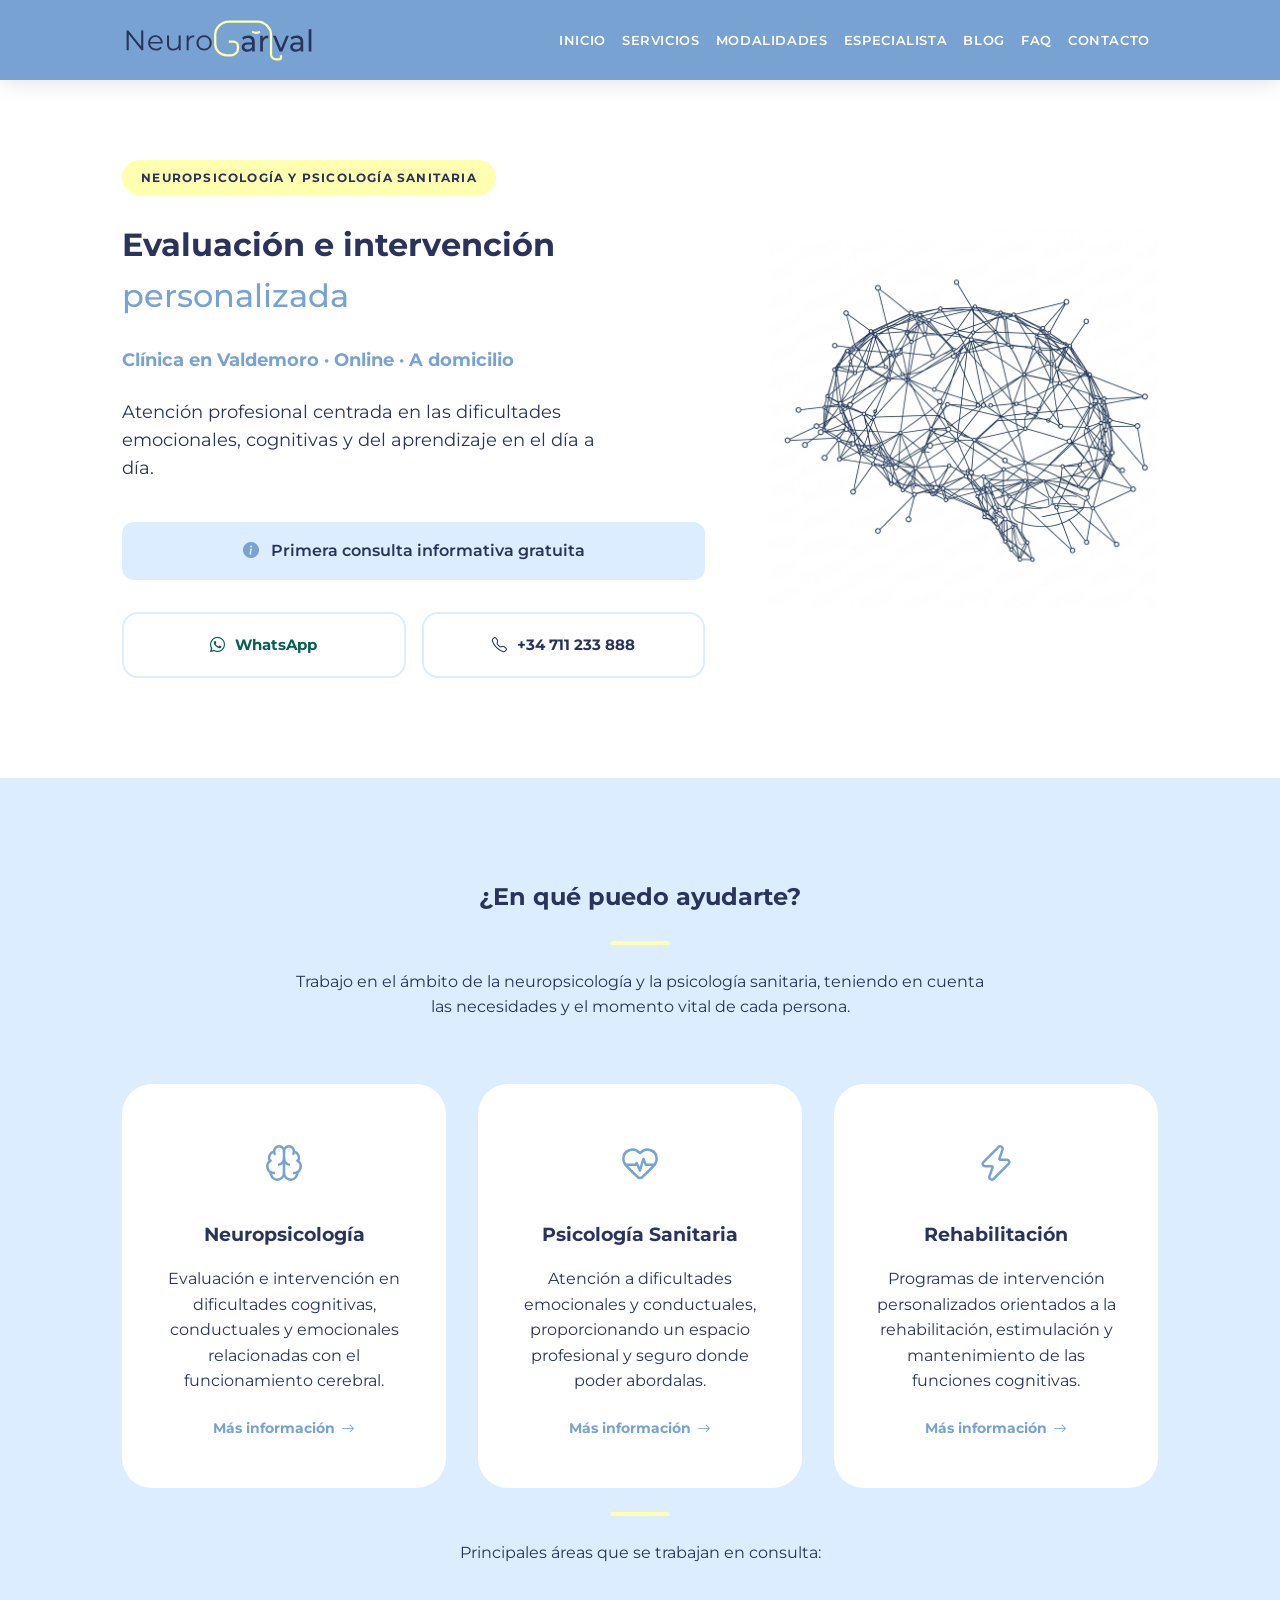
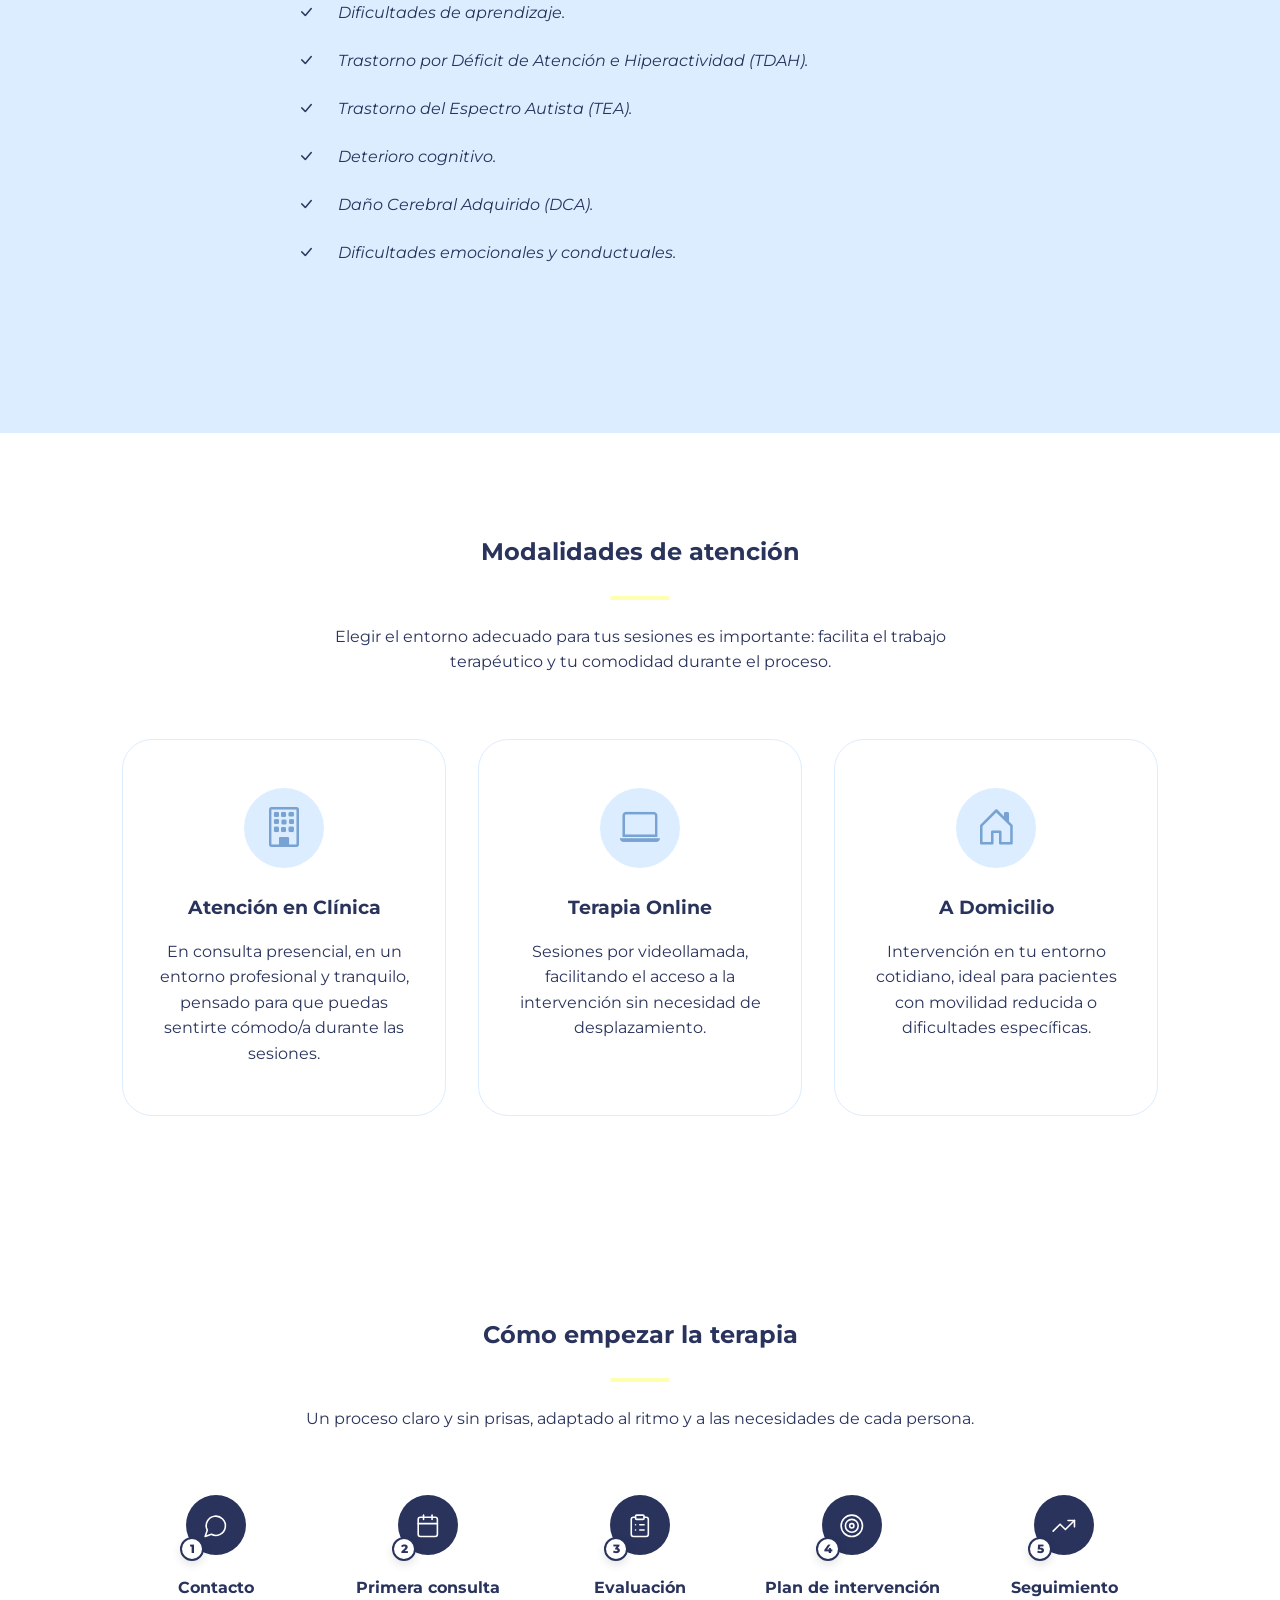
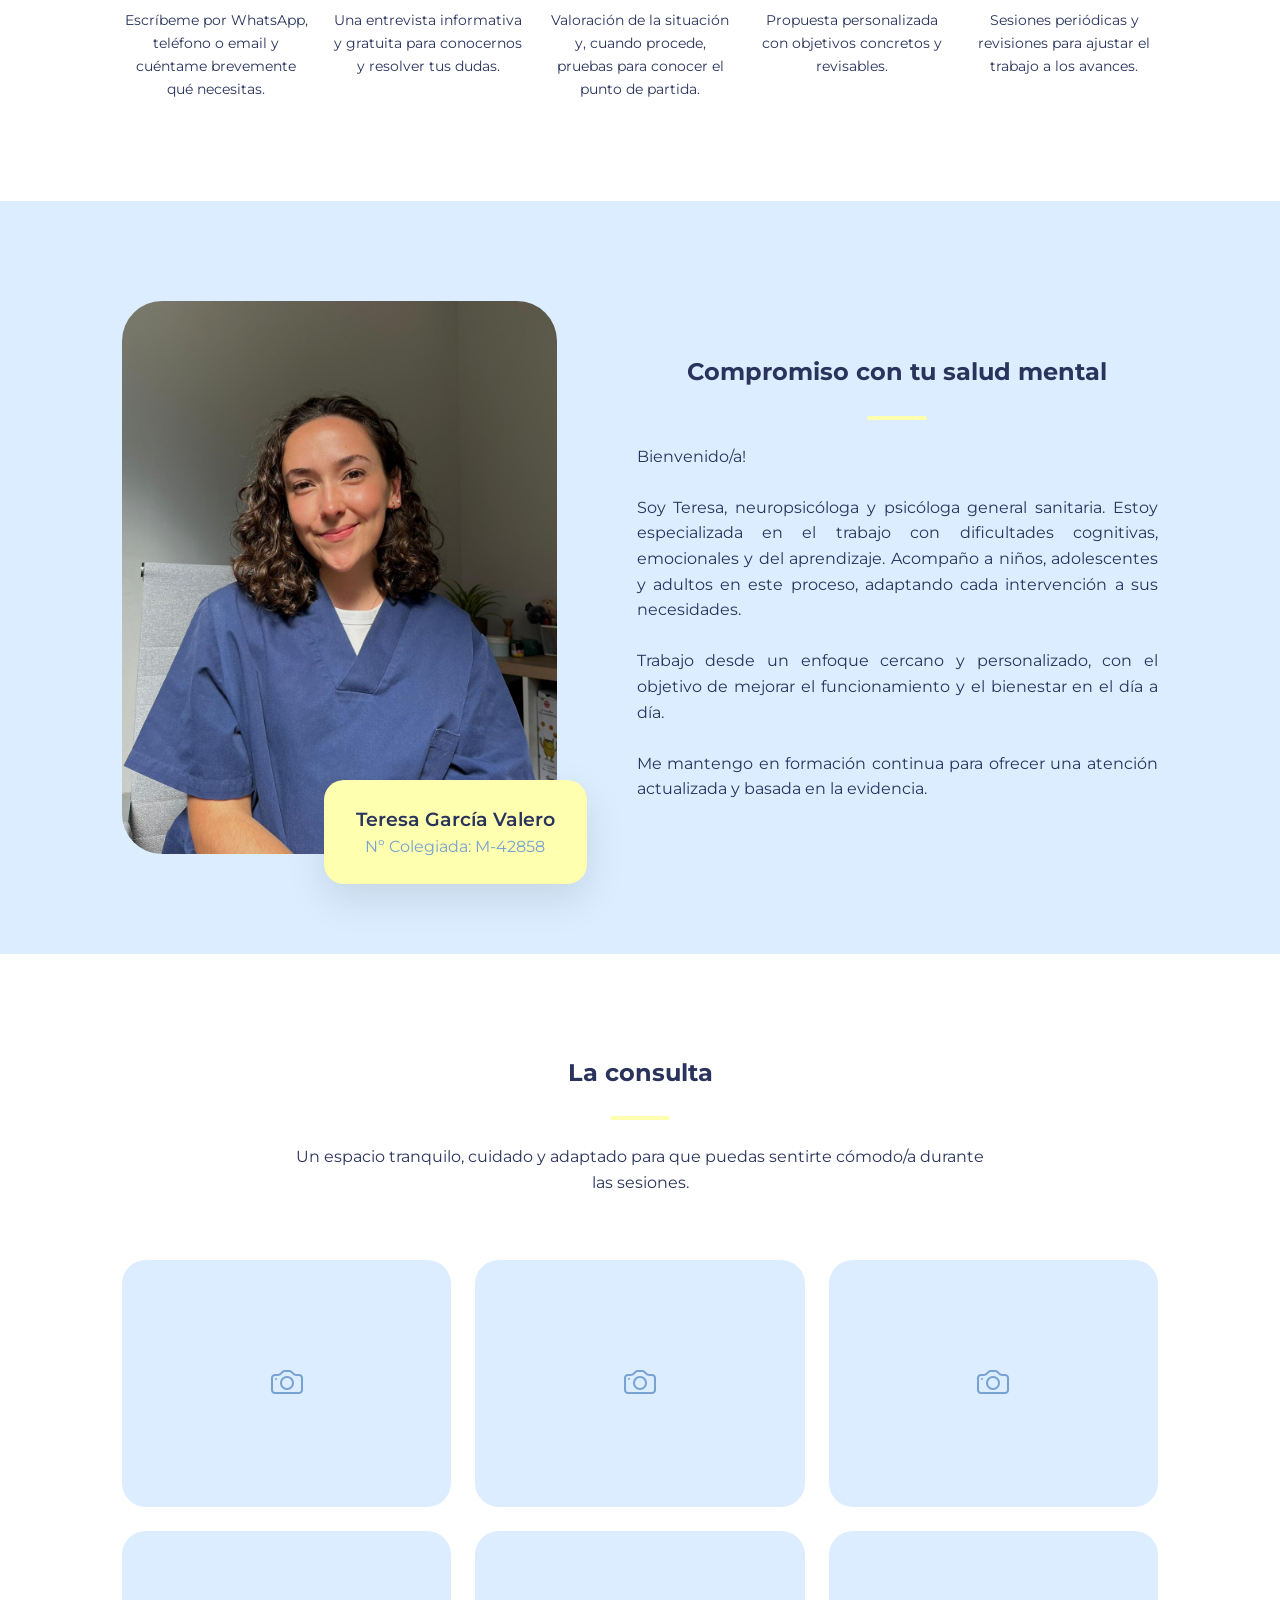
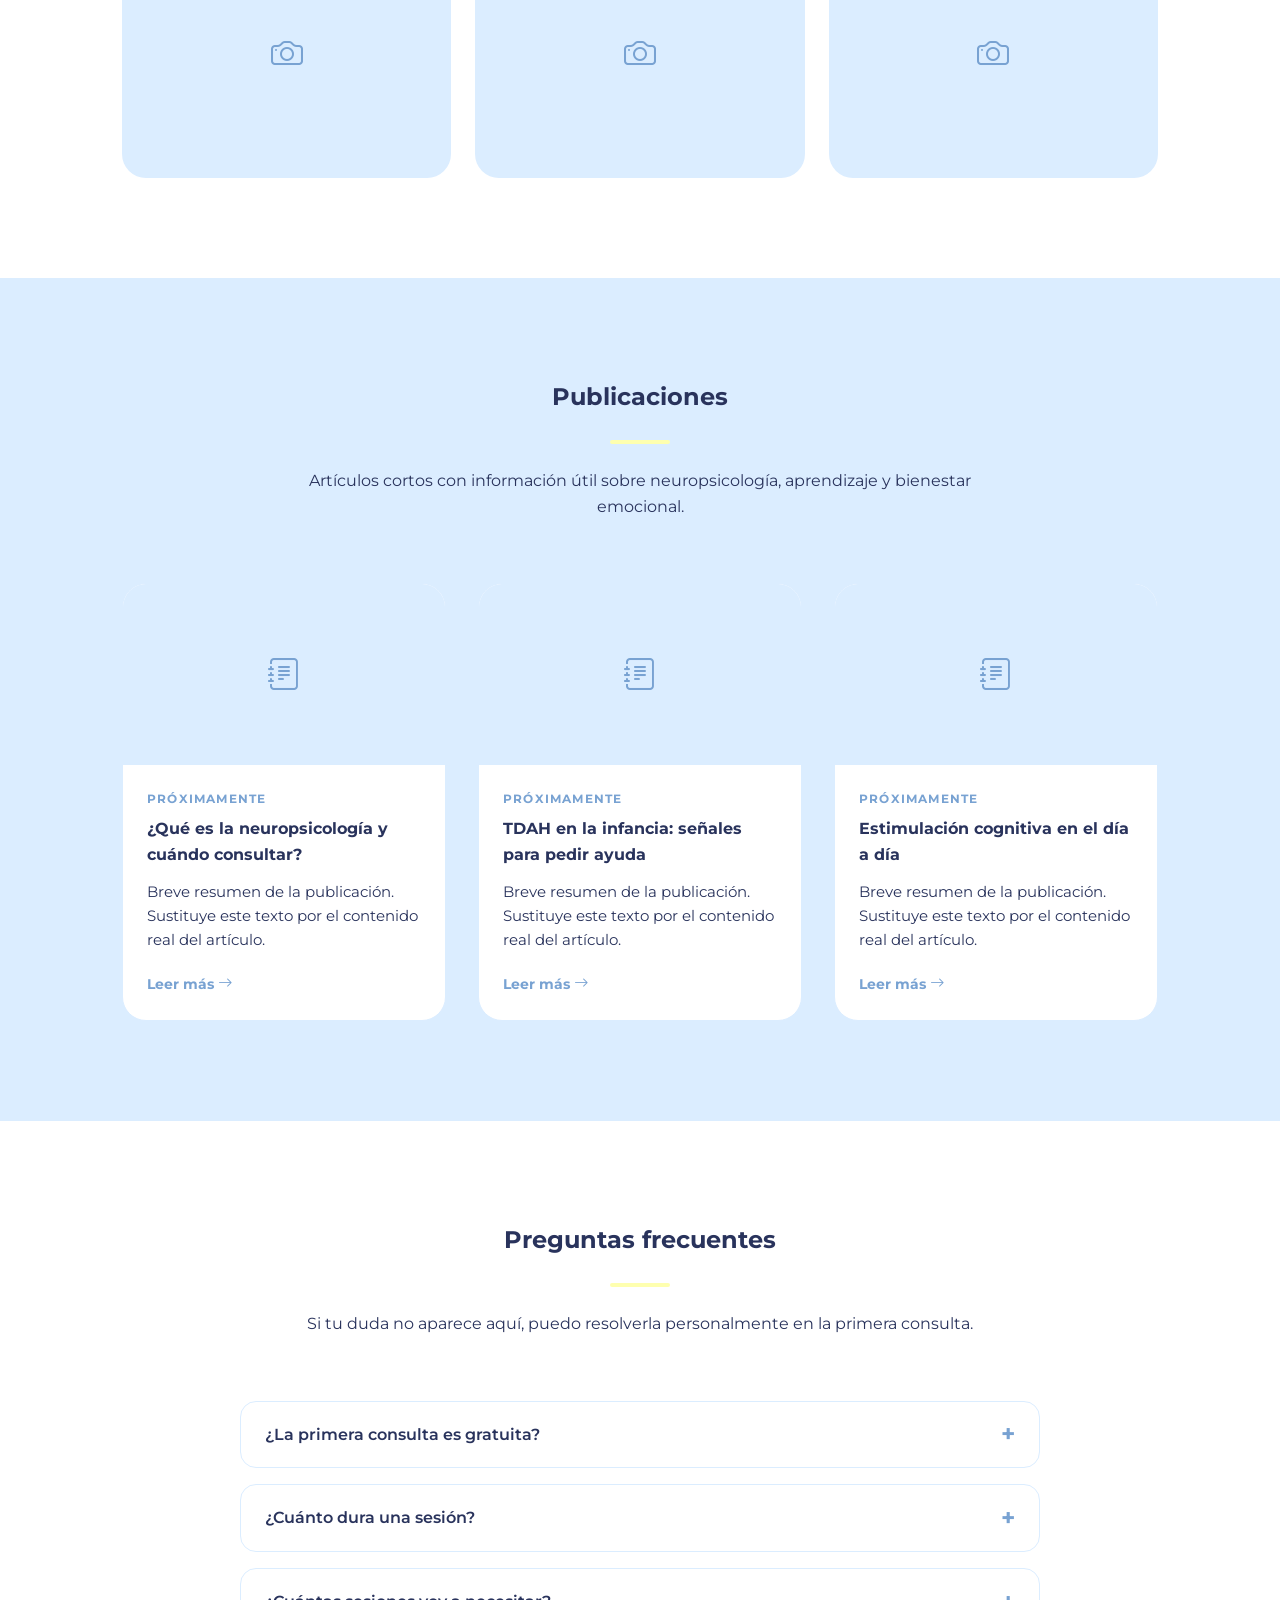
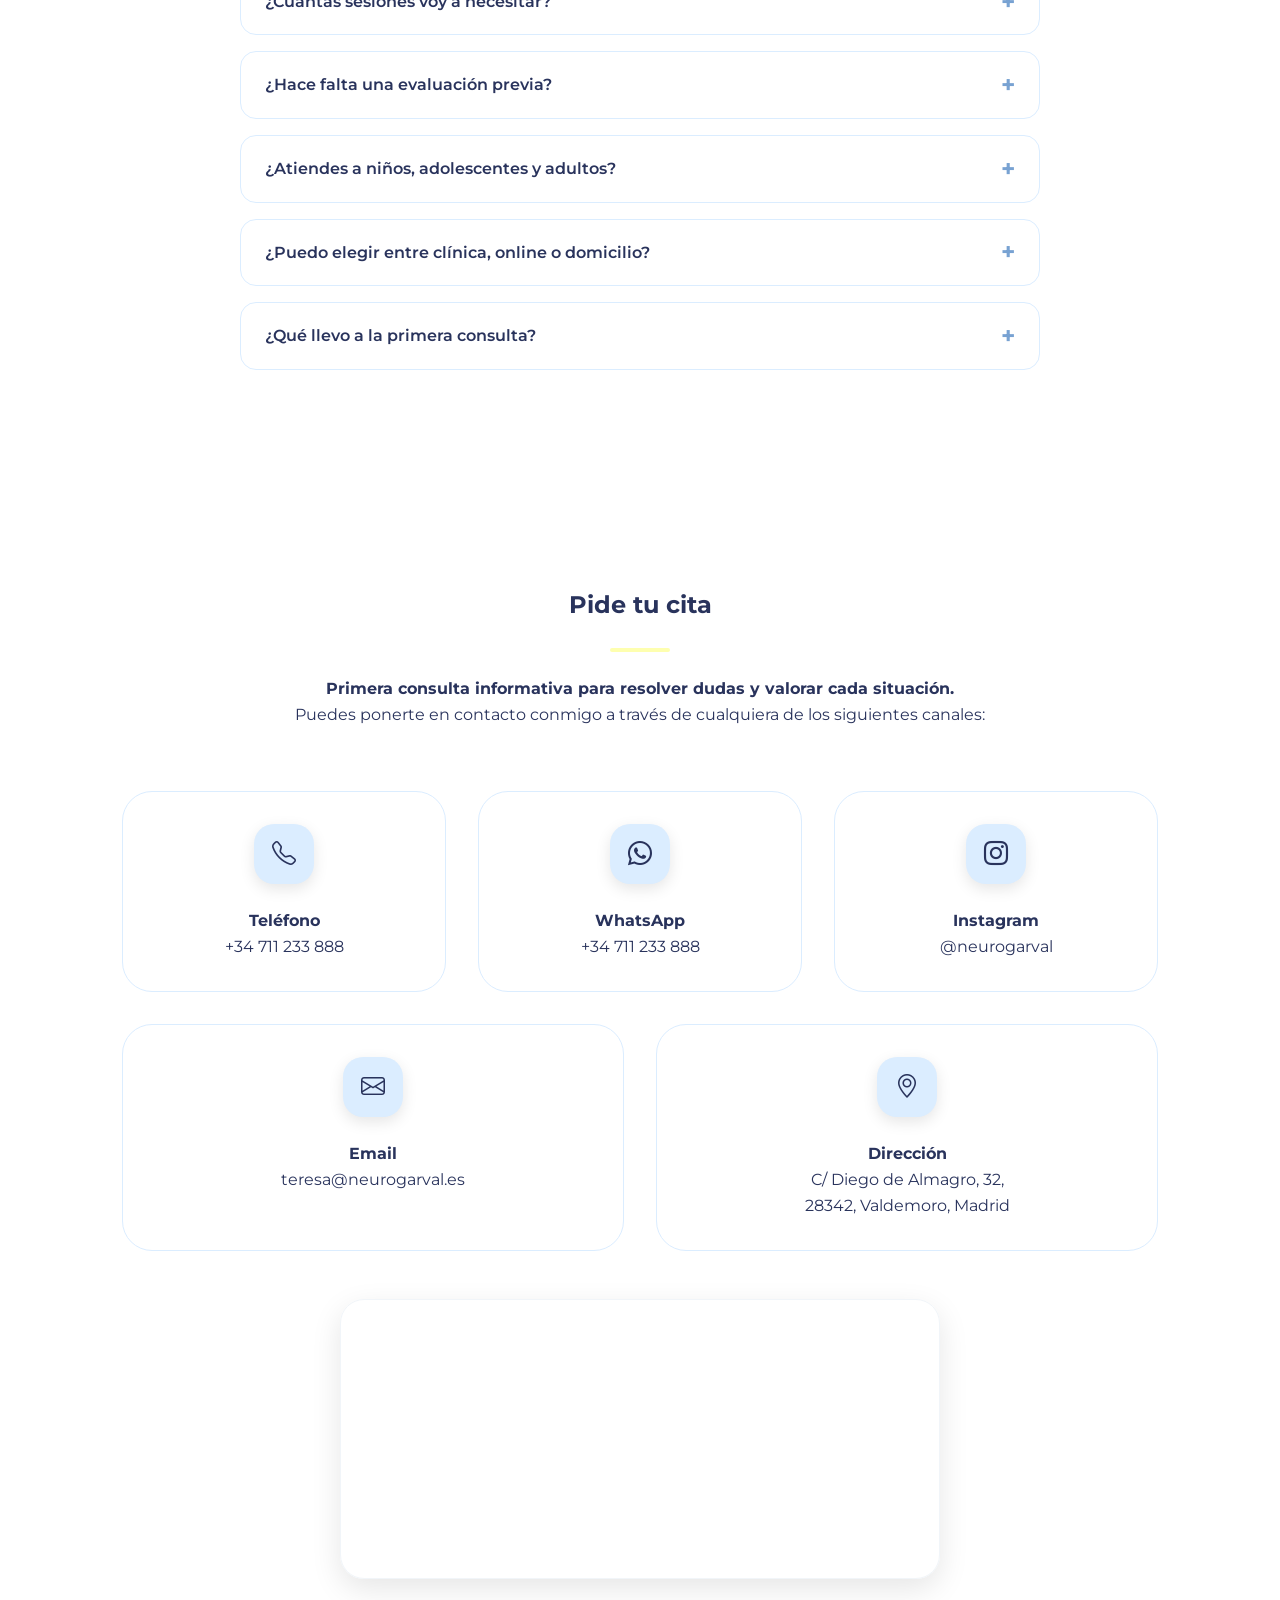
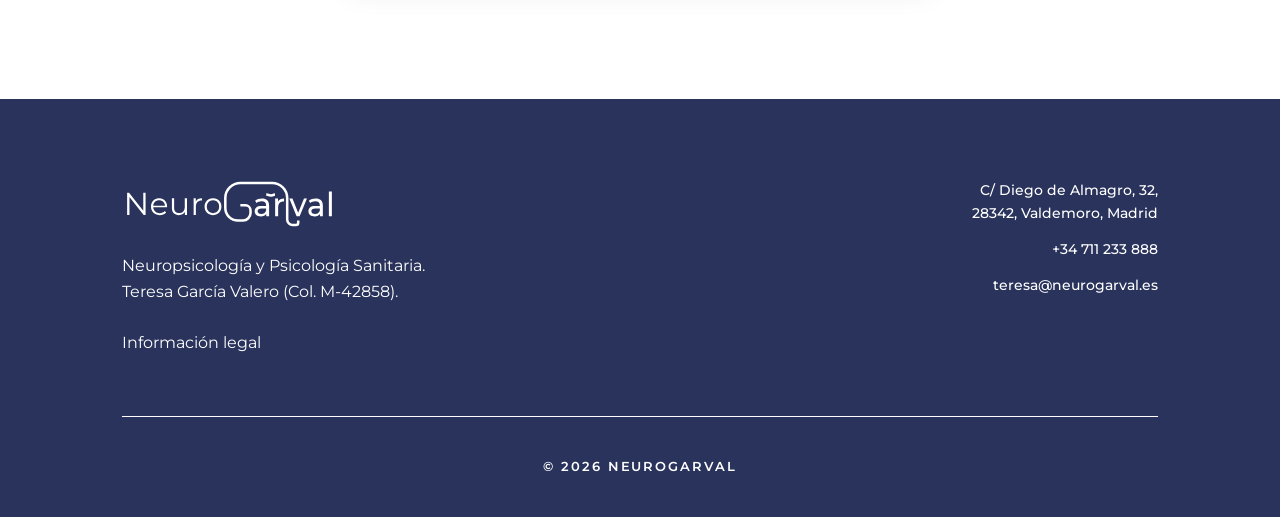
==== commit de2b9d2e: "Añadir iconos en el timeline" ====
--- a/index.html
+++ b/index.html
@@ -680,6 +680,7 @@
         }
 
         .process-num {
+            position: relative;
             width: 60px;
             height: 60px;
             margin: 0 auto 1.25rem;
@@ -689,8 +690,39 @@
             display: flex;
             align-items: center;
             justify-content: center;
+        }
+
+        /* Icono del paso (estilo Lucide, hereda tamaño y color) */
+        .process-icon {
+            font-size: 1.6rem;
+            display: flex;
+            color: white;
+        }
+
+        .process-icon svg {
+            width: 1em;
+            height: 1em;
+            display: block;
+        }
+
+        /* Número del paso: badge abajo a la izquierda del círculo del icono */
+        .process-index {
+            position: absolute;
+            bottom: -6px;
+            left: -6px;
+            width: 24px;
+            height: 24px;
+            border-radius: 100%;
+            background: white;
+            border: 2px solid var(--color-dark);
+            color: var(--color-dark);
+            font-size: 0.75rem;
             font-weight: 800;
-            font-size: 1.2rem;
+            line-height: 1;
+            display: flex;
+            align-items: center;
+            justify-content: center;
+            box-shadow: 0 4px 10px var(--color-shadow);
         }
 
         .process-step h4 {
@@ -1048,27 +1080,42 @@
 
                 <div class="process-grid">
                     <div class="process-step">
-                        <div class="process-num">1</div>
+                        <div class="process-num">
+                            <span class="process-icon"><svg xmlns="http://www.w3.org/2000/svg" width="1em" height="1em" viewBox="0 0 24 24" fill="none" stroke="currentColor" stroke-width="1.5" stroke-linecap="round" stroke-linejoin="round" aria-hidden="true"><!-- icono de burbuja de mensaje, estilo Lucide (ISC) --><path d="M7.9 20A9 9 0 1 0 4 16.1L2 22Z"/></svg></span>
+                            <span class="process-index">1</span>
+                        </div>
                         <h4>Contacto</h4>
                         <p>Escríbeme por WhatsApp, teléfono o email y cuéntame brevemente qué necesitas.</p>
                     </div>
                     <div class="process-step">
-                        <div class="process-num">2</div>
+                        <div class="process-num">
+                            <span class="process-icon"><svg xmlns="http://www.w3.org/2000/svg" width="1em" height="1em" viewBox="0 0 24 24" fill="none" stroke="currentColor" stroke-width="1.5" stroke-linecap="round" stroke-linejoin="round" aria-hidden="true"><!-- icono de calendario, estilo Lucide (ISC) --><rect width="18" height="18" x="3" y="4" rx="2" ry="2"/><path d="M16 2v4"/><path d="M8 2v4"/><path d="M3 10h18"/></svg></span>
+                            <span class="process-index">2</span>
+                        </div>
                         <h4>Primera consulta</h4>
                         <p>Una entrevista informativa y gratuita para conocernos y resolver tus dudas.</p>
                     </div>
                     <div class="process-step">
-                        <div class="process-num">3</div>
+                        <div class="process-num">
+                            <span class="process-icon"><svg xmlns="http://www.w3.org/2000/svg" width="1em" height="1em" viewBox="0 0 24 24" fill="none" stroke="currentColor" stroke-width="1.5" stroke-linecap="round" stroke-linejoin="round" aria-hidden="true"><!-- icono de portapapeles, estilo Lucide (ISC) --><rect width="8" height="4" x="8" y="2" rx="1" ry="1"/><path d="M16 4h2a2 2 0 0 1 2 2v14a2 2 0 0 1-2 2H6a2 2 0 0 1-2-2V6a2 2 0 0 1 2-2h2"/><path d="M12 11h4"/><path d="M12 16h4"/><path d="M8 11h.01"/><path d="M8 16h.01"/></svg></span>
+                            <span class="process-index">3</span>
+                        </div>
                         <h4>Evaluación</h4>
                         <p>Valoración de la situación y, cuando procede, pruebas para conocer el punto de partida.</p>
                     </div>
                     <div class="process-step">
-                        <div class="process-num">4</div>
+                        <div class="process-num">
+                            <span class="process-icon"><svg xmlns="http://www.w3.org/2000/svg" width="1em" height="1em" viewBox="0 0 24 24" fill="none" stroke="currentColor" stroke-width="1.5" stroke-linecap="round" stroke-linejoin="round" aria-hidden="true"><!-- icono de diana/objetivo, estilo Lucide (ISC) --><circle cx="12" cy="12" r="10"/><circle cx="12" cy="12" r="6"/><circle cx="12" cy="12" r="2"/></svg></span>
+                            <span class="process-index">4</span>
+                        </div>
                         <h4>Plan de intervención</h4>
                         <p>Propuesta personalizada con objetivos concretos y revisables.</p>
                     </div>
                     <div class="process-step">
-                        <div class="process-num">5</div>
+                        <div class="process-num">
+                            <span class="process-icon"><svg xmlns="http://www.w3.org/2000/svg" width="1em" height="1em" viewBox="0 0 24 24" fill="none" stroke="currentColor" stroke-width="1.5" stroke-linecap="round" stroke-linejoin="round" aria-hidden="true"><!-- icono de gráfico ascendente, estilo Lucide (ISC) --><polyline points="22 7 13.5 15.5 8.5 10.5 2 17"/><polyline points="16 7 22 7 22 13"/></svg></span>
+                            <span class="process-index">5</span>
+                        </div>
                         <h4>Seguimiento</h4>
                         <p>Sesiones periódicas y revisiones para ajustar el trabajo a los avances.</p>
                     </div>
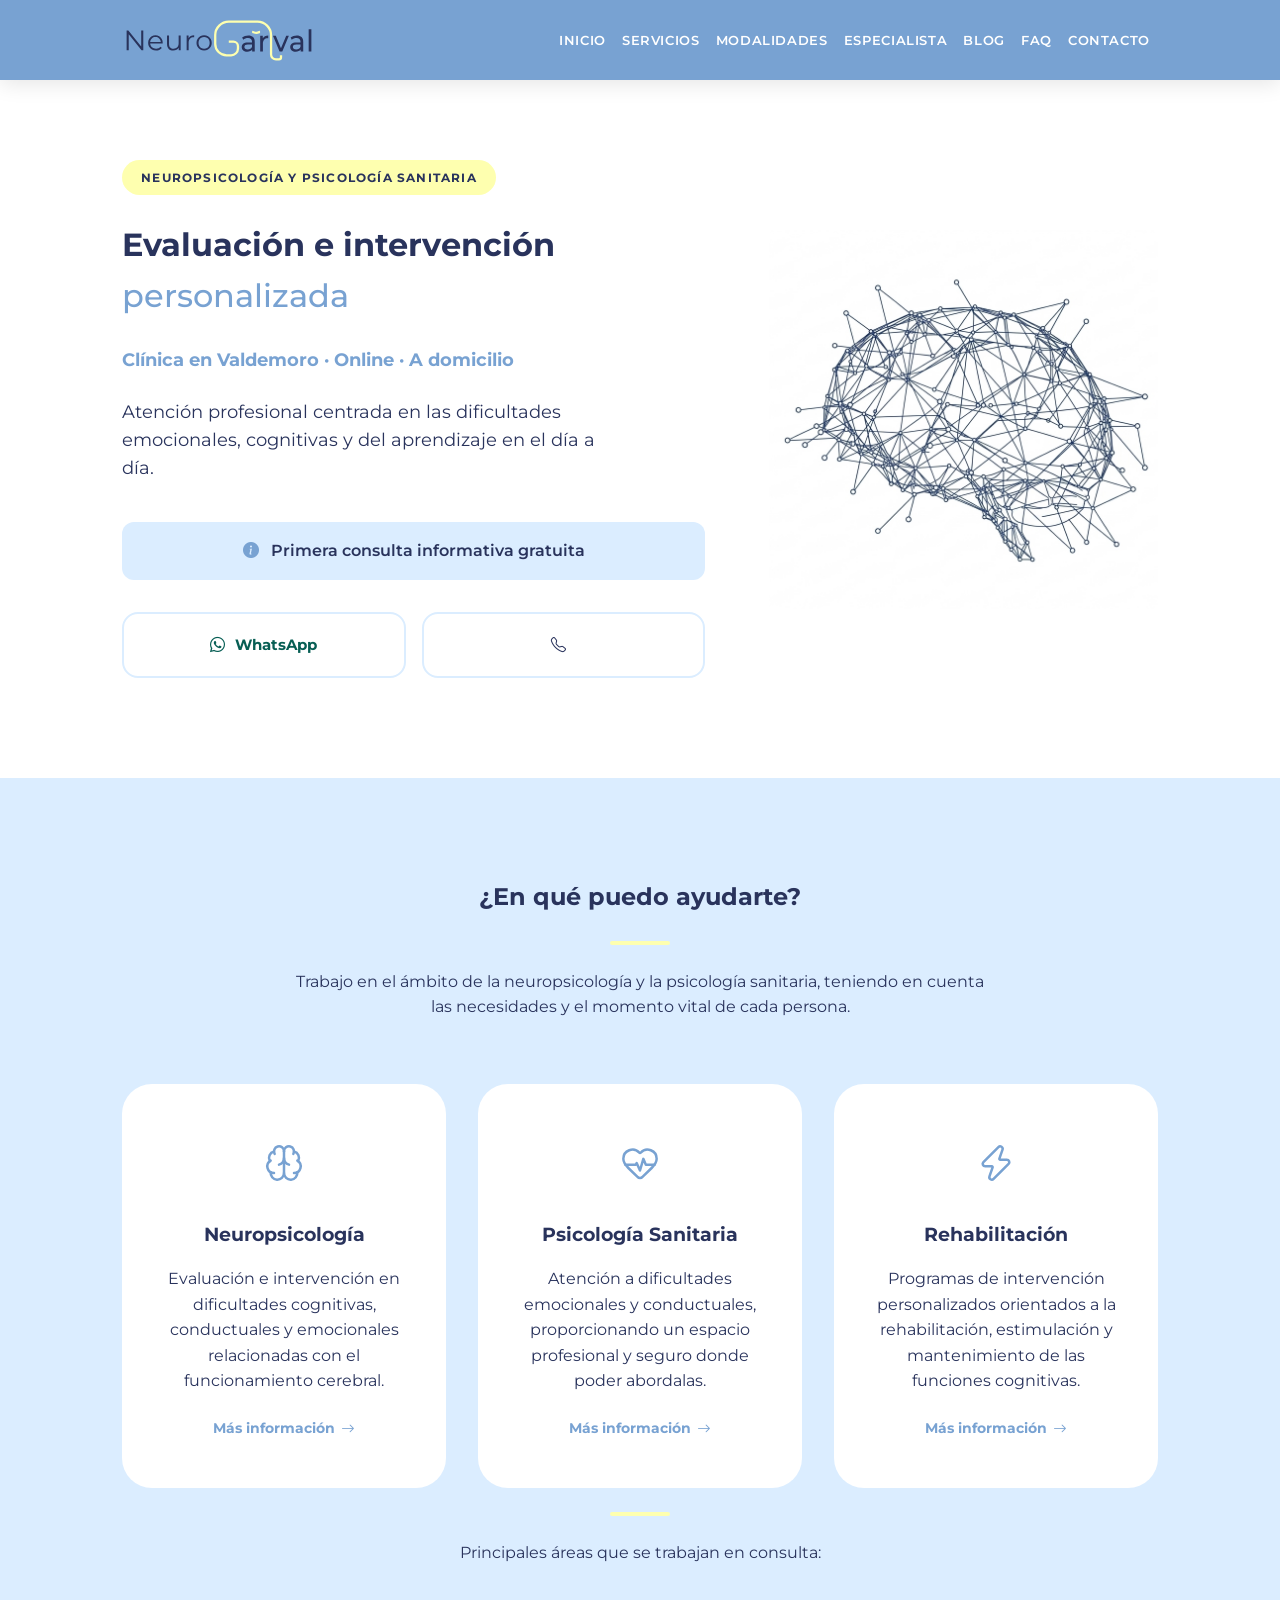
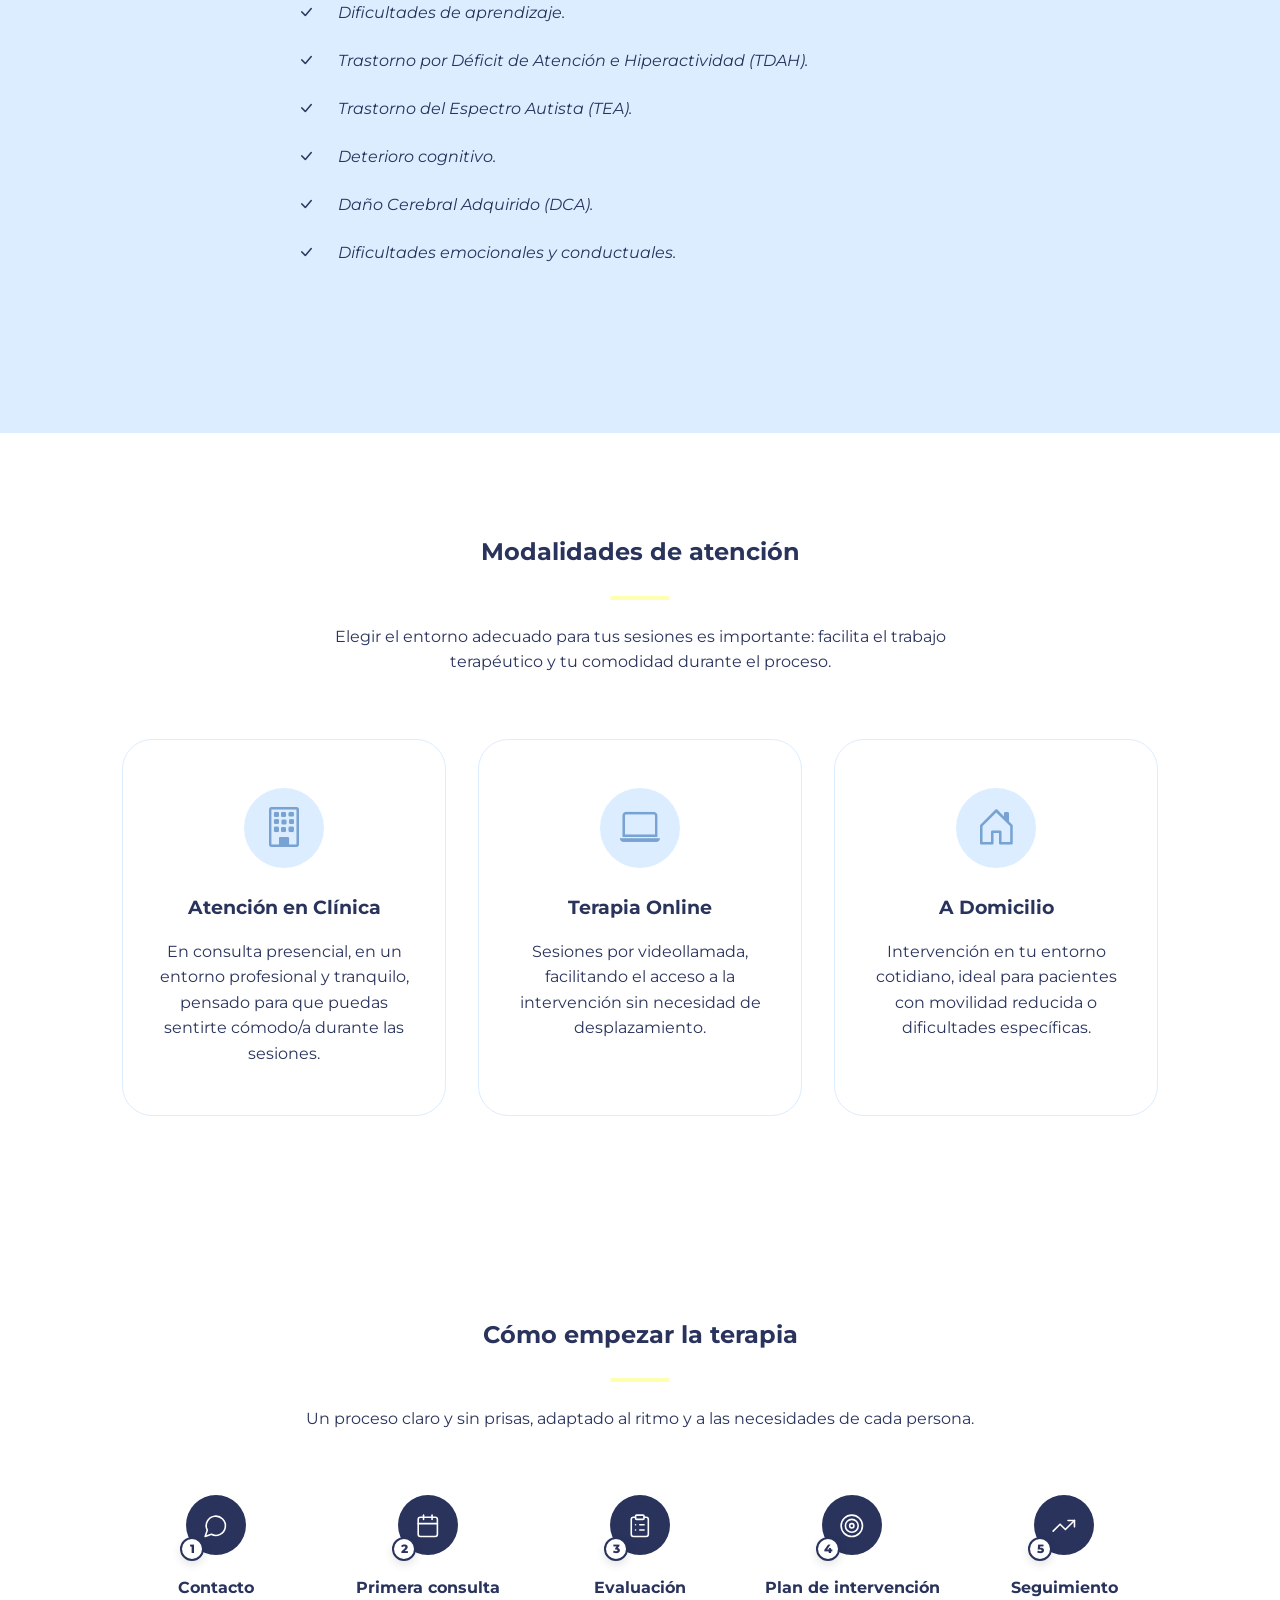
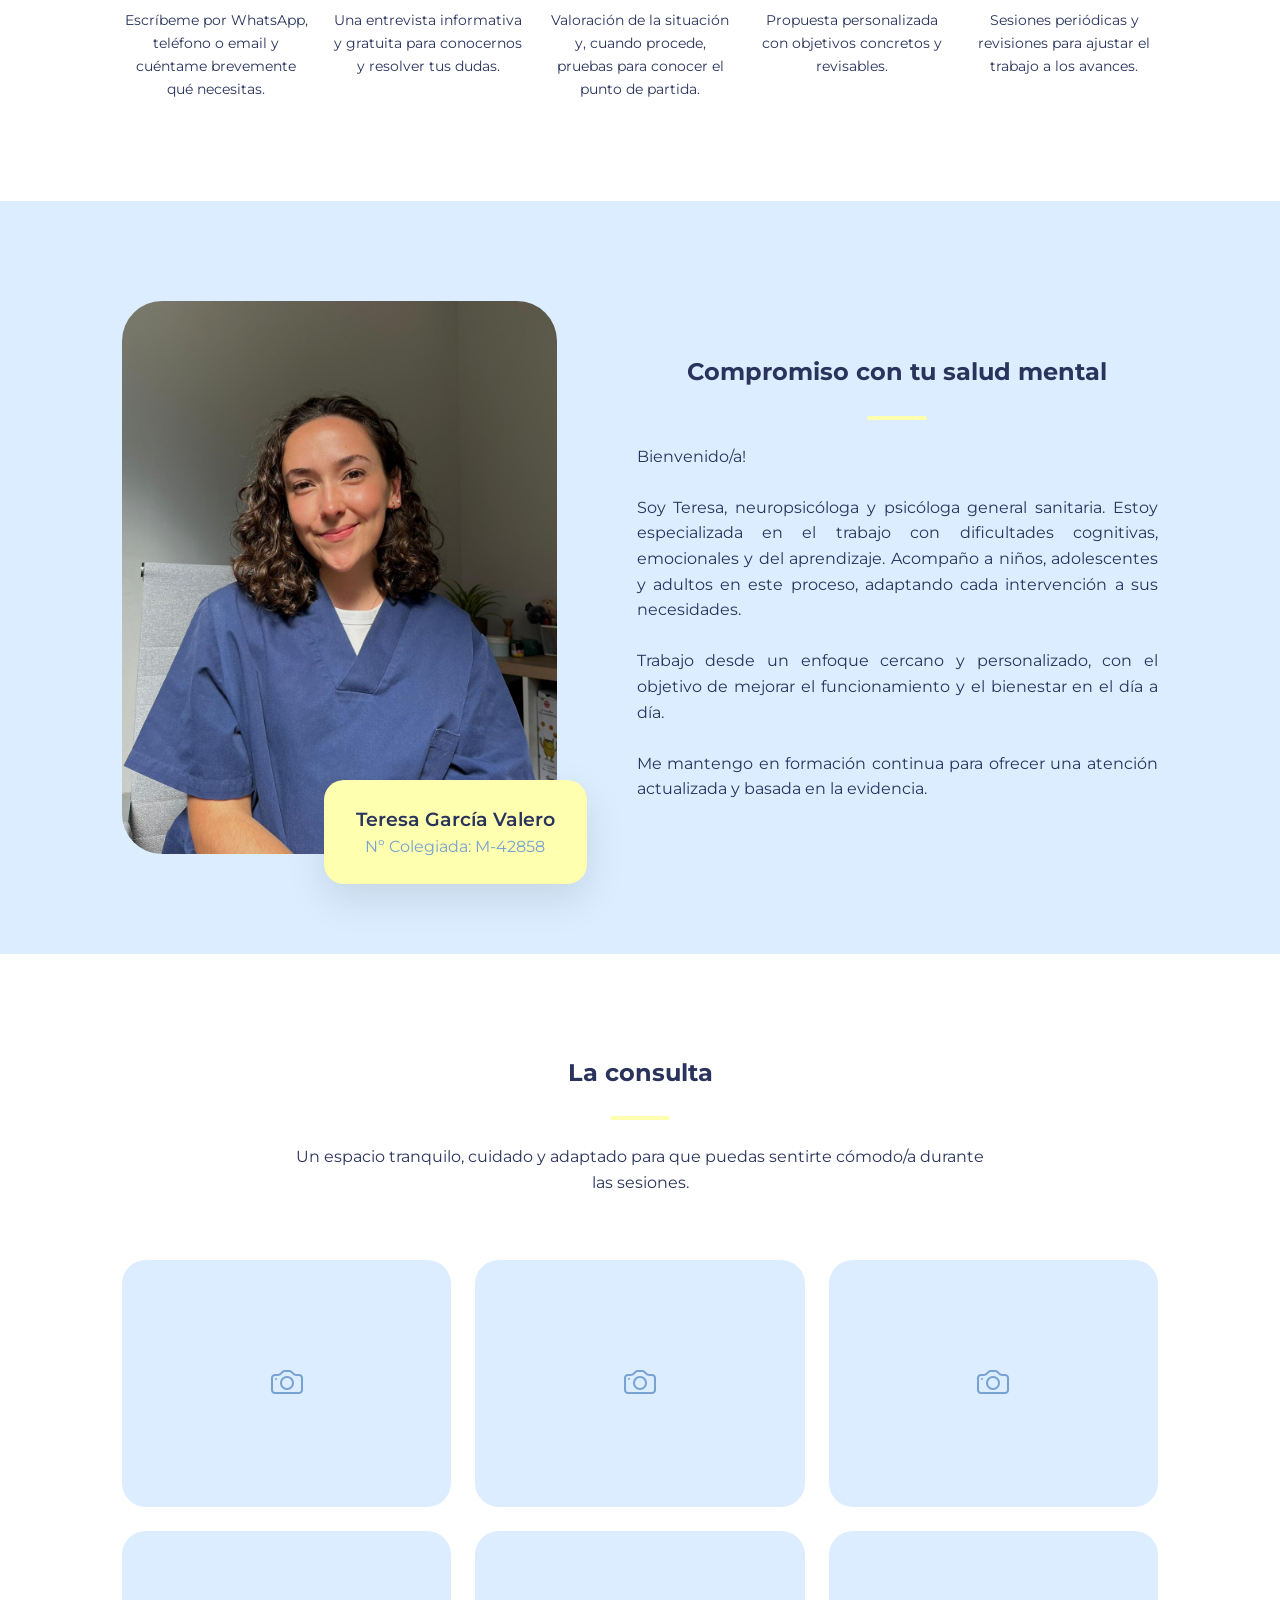
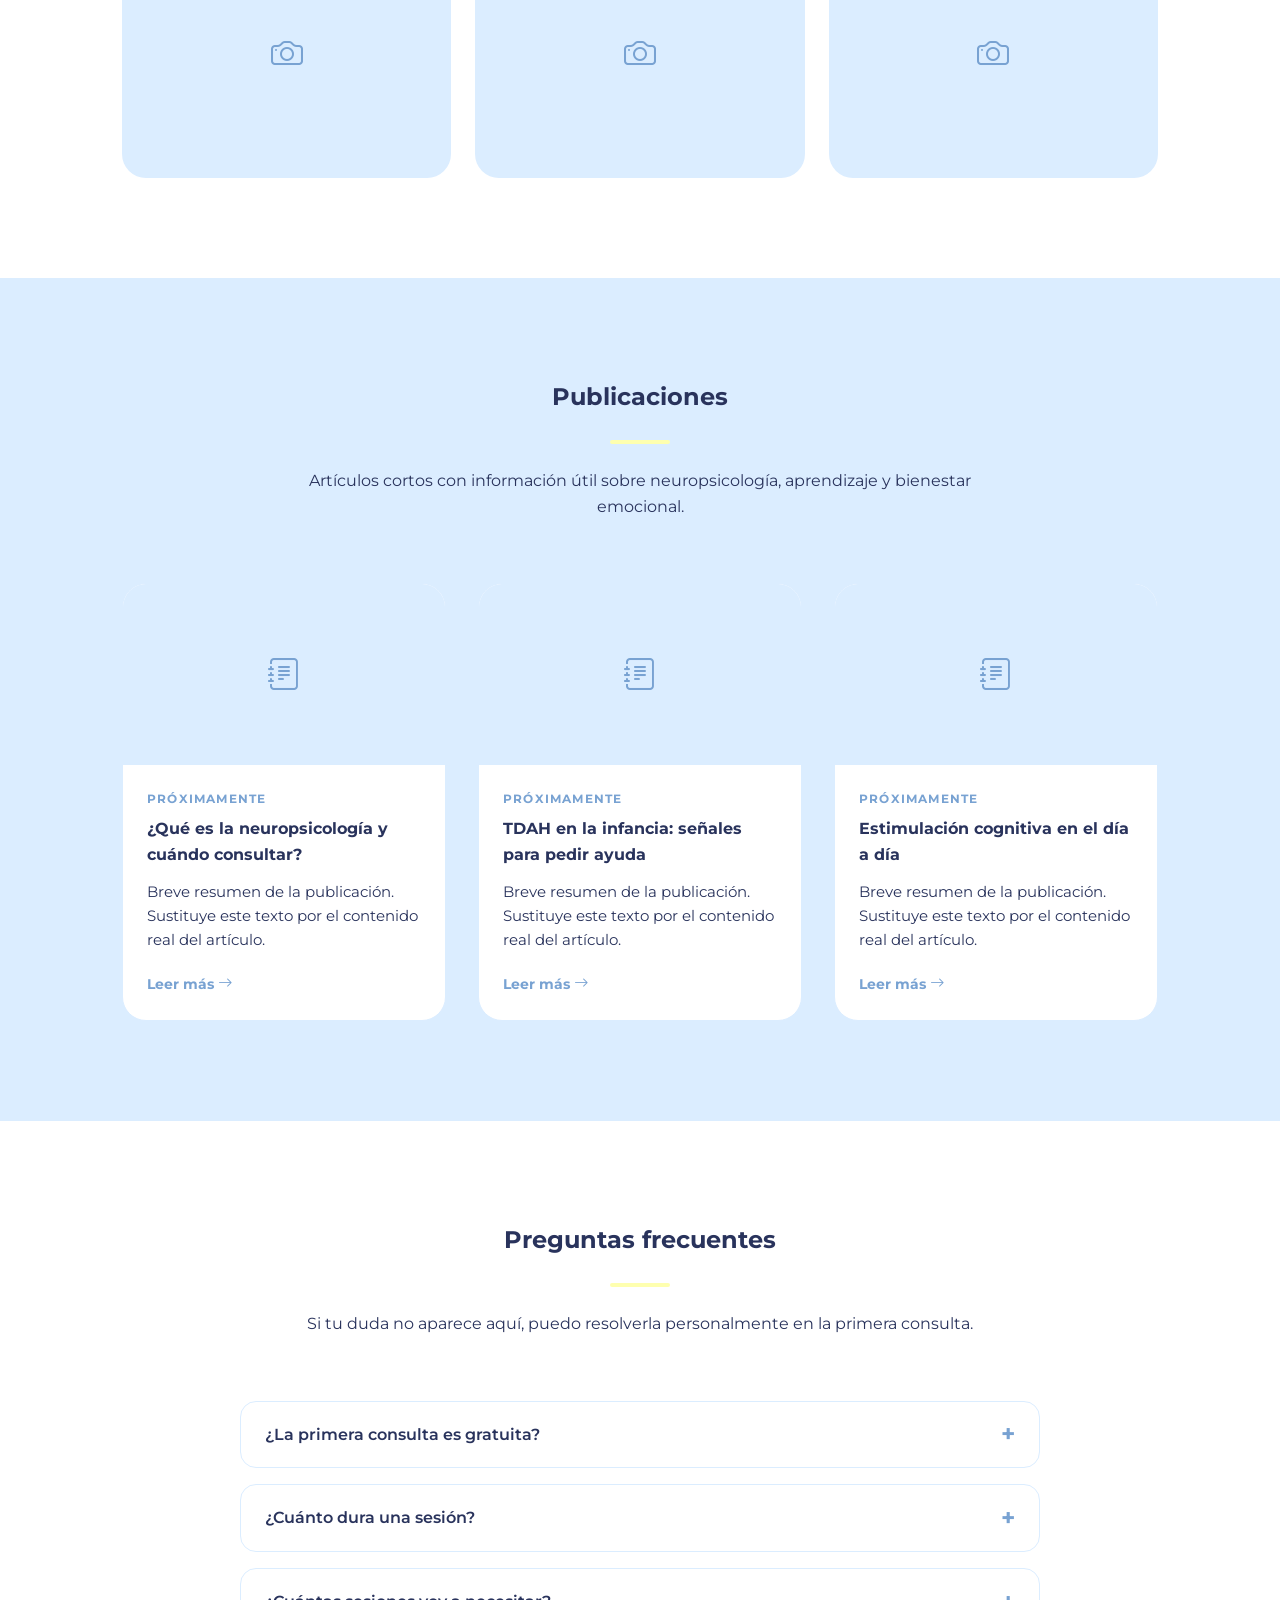
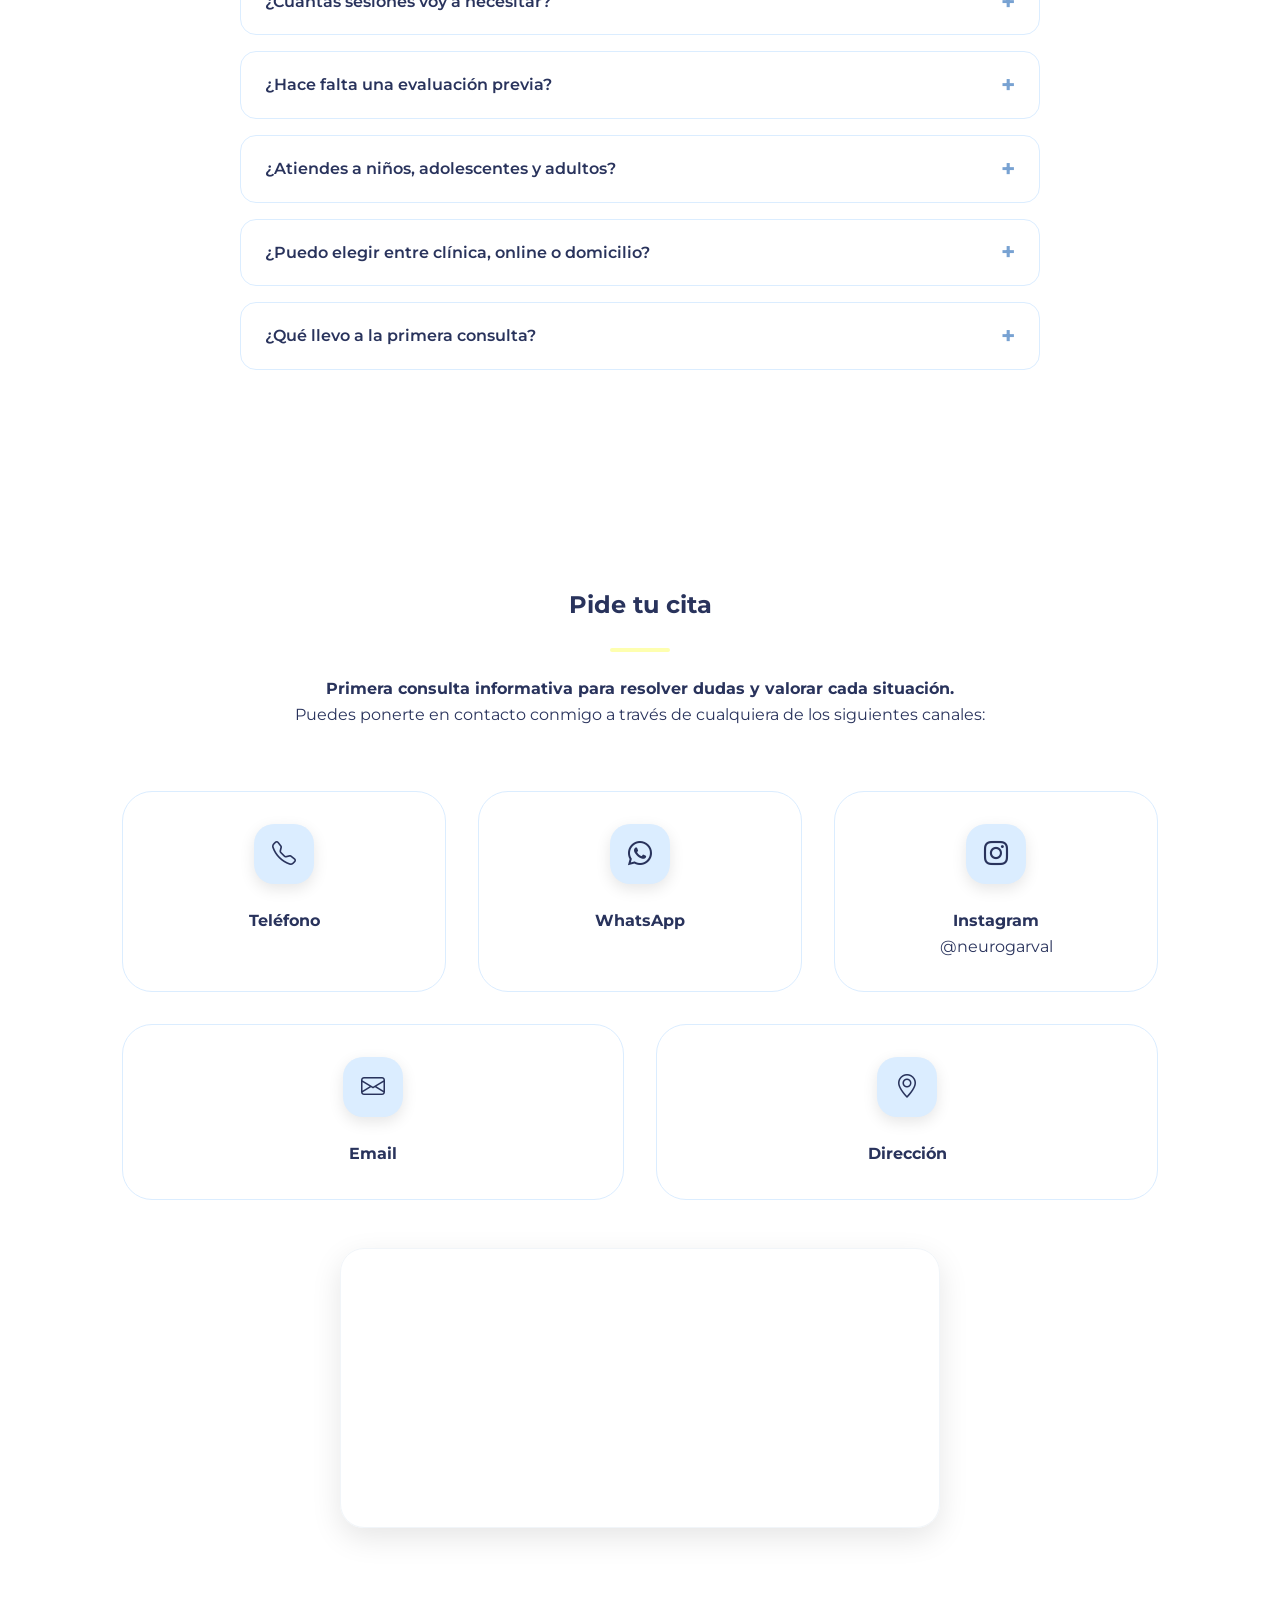
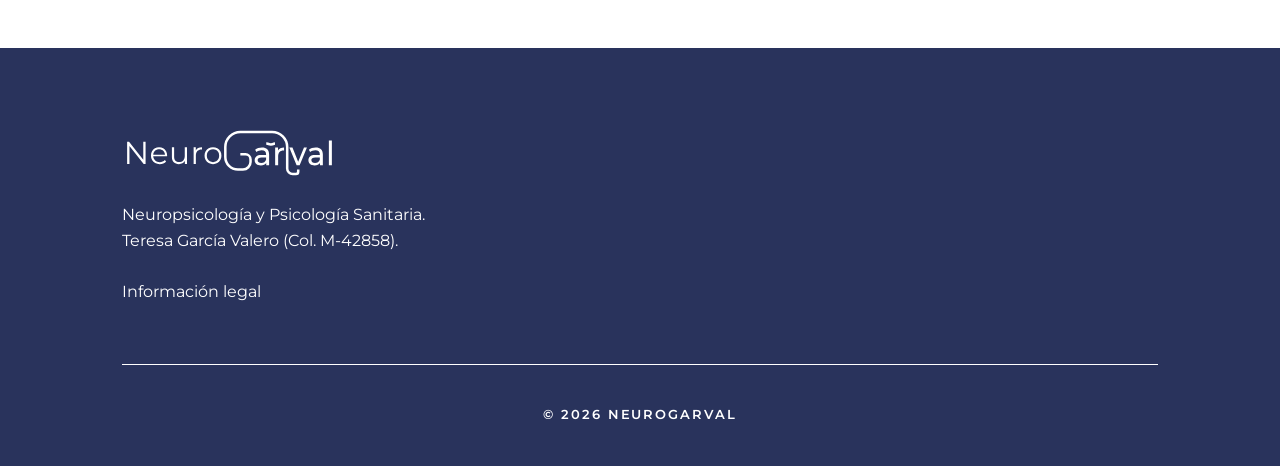
==== commit b4eac4e0: "Migration to Pages CMS" ====
--- a/index.html
+++ b/index.html
@@ -3,8 +3,7 @@
 <head>
     <meta charset="UTF-8">
     <meta name="viewport" content="width=device-width, initial-scale=1.0">
-    <title>NeuroGarval | Neuropsicología y Psicología Sanitaria</title>
-
+    <!-- pages:begin head-seo -->
     <!-- SEO Básico -->
     <title>NeuroGarval | Neuropsicología y Psicología Sanitaria en Valdemoro</title>
     <meta name="description" content="NeuroGarval, dirigida por la neuropsicóloga Teresa García Valero. Especialistas en neuropsicología y psicología sanitaria en Valdemoro, Madrid. Evaluación y rehabilitación personalizada.">
@@ -16,7 +15,7 @@
     <meta property="og:locale" content="es">
     <meta property="og:title" content="NeuroGarval | Teresa García Valero - Neuropsicóloga">
     <meta property="og:description" content="Centro especializado en Neuropsicología y Psicología Sanitaria en Valdemoro.">
-    <meta property="og:image" content="https://www.neurogarval.es/image.png">
+    <meta property="og:image" content="https://www.neurogarval.es/media/image.png">
     <meta property="og:url" content="https://www.neurogarval.es/">
 
     <!-- Datos Estructurados (Schema.org) -->
@@ -26,7 +25,7 @@
       "@type": "MedicalBusiness",
       "name": "NeuroGarval",
       "alternateName": "Teresa García Valero Neuropsicóloga",
-      "image": "https://www.neurogarval.es/image.png",
+      "image": "https://www.neurogarval.es/media/image.png",
       "url": "https://www.neurogarval.es/",
       "telephone": "+34711233888",
       "address": {
@@ -44,865 +43,26 @@
       }
     }
     </script>
+    <!-- pages:end head-seo -->
 
     <link rel="icon" type="image/svg+xml" href="favicon.svg">
     <link href="https://fonts.googleapis.com/css2?family=Montserrat:wght@300;400;500;600;700;800&display=swap" rel="stylesheet">
     <link rel="stylesheet" href="https://cdn.jsdelivr.net/npm/bootstrap-icons@1.13.1/font/bootstrap-icons.min.css">
 
-    <style>
-        :root {
-            --color-dark: #29335C;
-            --color-primary: #78A2D2;
-            --color-light: #DBEDFF;
-            --color-accent: #FEFFAF;
-            --color-whatsapp: #075E54;
-            --color-shadow: rgba(0, 0, 0, 0.1);
-            --transition: all 0.3s cubic-bezier(0.4, 0, 0.2, 1);
-            --max-width: 1100px;
-        }
-
-        * {
-            margin: 0;
-            padding: 0;
-            box-sizing: border-box;
-        }
-
-        html {
-            scroll-behavior: smooth;
-        }
-
-        body {
-            font-family: 'Montserrat', sans-serif;
-            line-height: 1.6;
-            color: var(--color-dark);
-            background-color: white;
-            overflow-x: hidden;
-        }
-
-        a {
-            text-decoration: none;
-            color: inherit;
-            transition: var(--transition);
-        }
-
-        ul {
-            list-style: none;
-        }
-
-        img {
-            max-width: 100%;
-            height: auto;
-            display: block;
-        }
-
-        .container {
-            max-width: var(--max-width);
-            margin: 0 auto;
-            padding: 0 2rem;
-        }
-
-        /* --- Header & Nav --- */
-        header {
-            position: fixed;
-            top: 0;
-            width: 100%;
-            background: var(--color-primary);
-            z-index: 1000;
-            box-shadow: 0 4px 20px var(--color-shadow);
-        }
-
-        nav {
-            display: flex;
-            justify-content: space-between;
-            align-items: center;
-            height: 80px;
-        }
-
-        .header-logo {
-            height: 45px;
-        }
-
-        .nav-links {
-            display: flex;
-            height: 100%;
-            align-items: center;
-        }
-
-        .nav-links a {
-            font-size: 0.8rem;
-            font-weight: 600;
-            text-transform: uppercase;
-            letter-spacing: 0.05em;
-            color: white;
-            padding: 0.75rem 0.5rem;
-            border-radius: 12px;
-        }
-
-        .nav-links a:hover {
-            color: var(--color-dark);
-        }
-
-        .menu-btn {
-            display: none;
-            background: none;
-            border: none;
-            font-size: 2rem;
-            color: white;
-            cursor: pointer;
-        }
-
-        /* --- Hero Section --- */
-        .hero {
-            padding: 160px 0 100px;
-            overflow: hidden;
-        }
-
-        .hero-grid {
-            display: grid;
-            grid-template-columns: 1.2fr 0.8fr;
-            align-items: center;
-            gap: 4rem;
-        }
-
-        .badge {
-            display: inline-block;
-            background: var(--color-accent);
-            color: var(--color-dark);
-            padding: 0.5rem 1.2rem;
-            border-radius: 50px;
-            font-size: 0.75rem;
-            font-weight: 700;
-            letter-spacing: 0.1em;
-            text-transform: uppercase;
-            margin-bottom: 1.5rem;
-        }
-
-        .hero h1 {
-            font-size: 2rem;
-            margin-bottom: 1.5rem;
-        }
-
-        .hero h1 i {
-            font-style: normal;
-            font-weight: 500;
-            color: var(--color-primary);
-        }
-
-        .modalities-text {
-            font-weight: 700;
-            color: var(--color-primary);
-            margin-bottom: 1.5rem;
-            display: block;
-            font-size: 1.1rem;
-        }
-
-        .hero p {
-            font-size: 1.1rem;
-            margin-bottom: 2.5rem;
-            max-width: 500px;
-            font-weight: 400;
-        }
-
-        #hero-promo {
-            background: var(--color-light);
-            display: inline-flex;
-            align-items: center;
-            padding: 1rem 1rem;
-            border-radius: 12px;
-            margin-bottom: 2rem;
-            font-weight: 600;
-            color: var(--color-dark);
-            width: 100%;
-            justify-content: center;
-        }
-
-        #hero-promo i {
-            margin-right: 12px;
-            color: var(--color-primary);
-        }
-
-        .btn-group {
-            display: grid;
-            gap: 1rem;
-            grid-template-columns: 1fr 1fr;
-        }
-
-        .btn {
-            display: inline-flex;
-            align-items: center;
-            justify-content: center;
-            padding: 1.2rem 2.2rem;
-            border-radius: 16px;
-            font-weight: 700;
-            font-size: 0.95rem;
-            cursor: pointer;
-            background-color: white;
-            border: 2px solid var(--color-light);
-            color: var(--color-dark);
-        }
-
-        .btn:hover {
-            border-color: var(--color-dark);
-        }
-
-        .btn-whatsapp {
-            color: var(--color-whatsapp);
-        }
-
-        .btn-whatsapp:hover {
-            border-color: var(--color-whatsapp);
-        }
-
-        /* --- Modalities Section --- */
-        .modalities-section {
-            text-align: center;
-        }
-
-        .modalities-grid {
-            display: grid;
-            grid-template-columns: repeat(3, 1fr);
-            gap: 2rem;
-        }
-
-        .modality-item {
-            display: flex;
-            flex-direction: column;
-            align-items: center;
-            text-align: center;
-            padding: 3rem 2rem;
-            border-radius: 30px;
-            background: white;
-            border: 1px solid var(--color-light);
-            transition: var(--transition);
-        }
-
-        .modality-item:hover {
-            transform: translateY(-5px);
-            box-shadow: 0 10px 25px var(--color-shadow);
-            border-color: var(--color-primary);
-        }
-
-        .modality-icon {
-            font-size: 2.5rem;
-            color: var(--color-primary);
-            margin-bottom: 1.5rem;
-            background: var(--color-light);
-            width: 80px;
-            height: 80px;
-            display: flex;
-            align-items: center;
-            justify-content: center;
-            border-radius: 100%;
-        }
-
-        .modality-content h4 {
-            font-size: 1.2rem;
-            margin-bottom: 1rem;
-            color: var(--color-dark);
-        }
-
-        /* --- Specialists --- */
-        #especialista {
-            background-color: var(--color-light);
-        }
-
-        .section-padding {
-            padding: 100px 0;
-        }
-
-        .about-grid {
-            display: grid;
-            grid-template-columns: 1fr 1.2fr;
-            gap: 5rem;
-            align-items: center;
-        }
-
-        .about-image {
-            position: relative;
-        }
-
-        .about-image img {
-            border-radius: 40px;
-            width: 100%;
-        }
-
-        .col-card {
-            position: absolute;
-            bottom: -30px;
-            right: -30px;
-            background: var(--color-accent);
-            padding: 1.5rem 2rem;
-            border-radius: 20px;
-            box-shadow: 0 15px 40px var(--color-shadow);
-            text-align: center;
-        }
-
-        .col-card .name {
-            font-weight: 600;
-            font-size: 1.2rem;
-            display: block;
-        }
-
-        .col-card .label {
-            font-size: 1rem;
-            color: var(--color-primary);
-            display: block;
-        }
-
-        .about-content h2 {
-            font-size: 1.5rem;
-            text-align: center;
-        }
-
-        .about-content p {
-            text-align: justify;
-        }
-
-        .check-list {
-            padding-top: 2rem;
-        }
-
-        .check-item {
-            display: flex;
-            align-items: center;
-            gap: 1rem;
-            margin-bottom: 1rem;
-            font-style: italic;
-        }
-
-        .check-icon {
-            width: 32px;
-            height: 32px;
-            min-width: 32px;
-            border-radius: 100%;
-            display: flex;
-            align-items: center;
-            justify-content: center;
-            color: var(--color-dark);
-        }
-
-        /* --- Services --- */
-        .services {
-            background-color: var(--color-light);
-            text-align: center;
-        }
-
-        .section-header {
-            max-width: 700px;
-            margin: 0 auto 4rem;
-            text-align: center;
-        }
-
-        .divider {
-            width: 60px;
-            height: 4px;
-            background: var(--color-accent);
-            margin: 1.5rem auto;
-            border-radius: 2px;
-        }
-
-        .services-grid {
-            display: grid;
-            grid-template-columns: repeat(3, 1fr);
-            gap: 2rem;
-        }
-
-        .service-card {
-            background: white;
-            padding: 3rem 2rem;
-            border-radius: 30px;
-            transition: var(--transition);
-            display: flex;
-            flex-direction: column;
-            align-items: center;
-        }
-
-        .service-card h3 {
-            padding-bottom: 1rem;
-        }
-
-        .service-card:hover {
-            transform: translateY(-10px);
-            box-shadow: 0 20px 40px var(--color-shadow);
-        }
-
-        .service-icon {
-            font-size: 2.5rem;
-            color: var(--color-primary);
-            margin-bottom: 1.5rem;
-        }
-
-        /* Iconos SVG (cerebro, corazón, rayo): heredan tamaño y color de los iconos de fuente */
-        .service-icon svg {
-            width: 1em;
-            height: 1em;
-            display: inline-block;
-            vertical-align: -0.125em;
-        }
-
-        /* --- Contact --- */
-        .contact {
-            text-align: center;
-        }
-
-        .contact-grid {
-            display: grid;
-            grid-auto-columns: minmax(0, 1fr);
-            grid-auto-flow: column;
-            gap: 2rem;
-            margin-top: 2rem;
-        }
-
-        .contact-item {
-            background: white;
-            padding: 2rem;
-            border-radius: 30px;
-            border: 1px solid transparent;
-            border-color: var(--color-light);
-        }
-
-        .contact-item:hover {
-            border-color: var(--color-dark);
-        }
-
-        .contact-icon {
-            width: 60px;
-            height: 60px;
-            background: var(--color-light);
-            border-radius: 20px;
-            display: flex;
-            align-items: center;
-            justify-content: center;
-            margin: 0 auto 1.5rem;
-            font-size: 1.5rem;
-            box-shadow: 0 5px 15px var(--color-shadow);
-        }
-
-        /* --- Compact Map Styling --- */
-        .map-wrapper {
-            width: 100%;
-            display: flex;
-            justify-content: center;
-            padding-bottom: 20px;
-            padding-top: 3rem;
-        }
-
-        .map-container {
-            width: 100%;
-            max-width: 600px;
-            border-radius: 24px;
-            overflow: hidden;
-            box-shadow: 0 10px 30px var(--color-shadow);
-            border: 1px solid #f1f5f9;
-            height: 280px;
-            transition: var(--transition);
-        }
-
-        .map-container iframe {
-            width: 100%;
-            height: 100%;
-            border: none;
-            filter: grayscale(10%) contrast(105%);
-        }
-
-        /* --- Footer --- */
-        footer {
-            background: var(--color-dark);
-            color: white;
-            padding: 80px 0 40px;
-        }
-
-        .footer-top {
-            display: flex;
-            justify-content: space-between;
-            align-items: flex-start;
-            margin-bottom: 60px;
-        }
-
-        .footer-logo {
-            filter: brightness(0) invert(1);
-            height: 50px;
-            margin-bottom: 1.5rem;
-        }
-
-        .footer-links {
-            text-align: right;
-        }
-
-        .footer-links a {
-            display: block;
-            margin-bottom: 0.8rem;
-            font-size: 0.9rem;
-            font-weight: 500;
-        }
-
-        footer a:hover {
-            color: var(--color-accent);
-        }
-
-        .copyright {
-            padding-top: 40px;
-            border-top: 1px solid white;
-            text-align: center;
-            font-size: 0.8rem;
-            text-transform: uppercase;
-            letter-spacing: 0.15em;
-            font-weight: 600;
-        }
-
-        /* --- Mobile Overlay Menu --- */
-        .mobile-overlay {
-            position: fixed;
-            top: 0;
-            left: 0;
-            width: 100%;
-            height: 100%;
-            background: var(--color-primary);
-            z-index: 2000;
-            display: flex;
-            flex-direction: column;
-            justify-content: center;
-            align-items: center;
-            transform: translateY(-100%);
-            transition: transform 0.5s cubic-bezier(0.77, 0, 0.175, 1);
-        }
-
-        .mobile-overlay.active {
-            transform: translateY(0);
-        }
-
-        .close-btn {
-            position: absolute;
-            top: 30px;
-            right: 30px;
-            background: none;
-            border: none;
-            color: white;
-            font-size: 2.5rem;
-            cursor: pointer;
-        }
-
-        .mobile-links {
-            display: flex;
-            flex-direction: column;
-            gap: 1.5rem;
-            text-align: center;
-        }
-
-        .mobile-links a {
-            color: white;
-            font-size: 1.5rem;
-        }
-
-        /* --- Service Modal --- */
-        .service-card {
-            cursor: pointer;
-            position: relative;
-        }
-
-        .service-card:focus-visible {
-            outline: 3px solid var(--color-primary);
-            outline-offset: 4px;
-        }
-
-        .service-more {
-            margin-top: auto;
-            padding-top: 1.5rem;
-            font-weight: 700;
-            font-size: 0.85rem;
-            color: var(--color-primary);
-            display: inline-flex;
-            align-items: center;
-            gap: 0.4rem;
-        }
-
-        .modal {
-            margin: auto;
-            border: none;
-            border-radius: 30px;
-            padding: 3rem 2.5rem;
-            max-width: 620px;
-            width: calc(100% - 2rem);
-            color: var(--color-dark);
-            background: white;
-            box-shadow: 0 30px 80px rgba(41, 51, 92, 0.35);
-        }
-
-        .modal::backdrop {
-            background: rgba(41, 51, 92, 0.55);
-        }
-
-        .modal-close {
-            position: absolute;
-            top: 1rem;
-            right: 1.5rem;
-            background: none;
-            border: none;
-            font-size: 2rem;
-            line-height: 1;
-            color: var(--color-primary);
-            cursor: pointer;
-        }
-
-        .modal .service-icon {
-            margin: 0 auto 1.5rem;
-        }
-
-        .modal h3 {
-            text-align: center;
-            font-size: 1.4rem;
-            margin-bottom: 1.5rem;
-        }
-
-        .modal-body p {
-            margin-bottom: 1rem;
-        }
-
-        .modal-body ul {
-            list-style: disc;
-            padding-left: 1.4rem;
-            margin-bottom: 1rem;
-        }
-
-        .modal-body li {
-            margin-bottom: 0.4rem;
-        }
-
-        /* --- Process --- */
-        .process-grid {
-            display: grid;
-            grid-template-columns: repeat(auto-fit, minmax(170px, 1fr));
-            gap: 1.5rem;
-        }
-
-        .process-step {
-            text-align: center;
-        }
-
-        .process-num {
-            position: relative;
-            width: 60px;
-            height: 60px;
-            margin: 0 auto 1.25rem;
-            border-radius: 100%;
-            background: var(--color-dark);
-            color: white;
-            display: flex;
-            align-items: center;
-            justify-content: center;
-        }
-
-        /* Icono del paso (estilo Lucide, hereda tamaño y color) */
-        .process-icon {
-            font-size: 1.6rem;
-            display: flex;
-            color: white;
-        }
-
-        .process-icon svg {
-            width: 1em;
-            height: 1em;
-            display: block;
-        }
-
-        /* Número del paso: badge abajo a la izquierda del círculo del icono */
-        .process-index {
-            position: absolute;
-            bottom: -6px;
-            left: -6px;
-            width: 24px;
-            height: 24px;
-            border-radius: 100%;
-            background: white;
-            border: 2px solid var(--color-dark);
-            color: var(--color-dark);
-            font-size: 0.75rem;
-            font-weight: 800;
-            line-height: 1;
-            display: flex;
-            align-items: center;
-            justify-content: center;
-            box-shadow: 0 4px 10px var(--color-shadow);
-        }
-
-        .process-step h4 {
-            margin-bottom: 0.5rem;
-            color: var(--color-dark);
-        }
-
-        .process-step p {
-            font-size: 0.9rem;
-        }
-
-        /* --- Gallery --- */
-        .gallery-grid {
-            display: grid;
-            grid-template-columns: repeat(3, 1fr);
-            gap: 1.5rem;
-        }
-
-        .gallery-item {
-            position: relative;
-            aspect-ratio: 4 / 3;
-            border-radius: 24px;
-            overflow: hidden;
-            background: var(--color-light);
-            display: flex;
-            align-items: center;
-            justify-content: center;
-            color: var(--color-primary);
-            font-size: 2rem;
-        }
-
-        .gallery-item img {
-            position: absolute;
-            inset: 0;
-            width: 100%;
-            height: 100%;
-            object-fit: cover;
-        }
-
-        /* --- Blog --- */
-        #blog {
-            background-color: var(--color-light);
-        }
-
-        .blog-grid {
-            display: grid;
-            grid-template-columns: repeat(3, 1fr);
-            gap: 2rem;
-            text-align: left;
-        }
-
-        .blog-card {
-            background: white;
-            border-radius: 24px;
-            overflow: hidden;
-            display: flex;
-            flex-direction: column;
-            border: 1px solid var(--color-light);
-        }
-
-        .blog-thumb {
-            aspect-ratio: 16 / 9;
-            background: var(--color-light);
-            display: flex;
-            align-items: center;
-            justify-content: center;
-            color: var(--color-primary);
-            font-size: 2rem;
-        }
-
-        .blog-content {
-            padding: 1.5rem;
-            display: flex;
-            flex-direction: column;
-            flex: 1;
-        }
-
-        .blog-date {
-            font-size: 0.75rem;
-            text-transform: uppercase;
-            letter-spacing: 0.1em;
-            color: var(--color-primary);
-            font-weight: 700;
-            margin-bottom: 0.5rem;
-        }
-
-        .blog-card h4 {
-            margin-bottom: 0.75rem;
-        }
-
-        .blog-card p {
-            font-size: 0.95rem;
-            margin-bottom: 1.25rem;
-        }
-
-        .read-more {
-            margin-top: auto;
-            font-weight: 700;
-            font-size: 0.9rem;
-            color: var(--color-primary);
-        }
-
-        /* --- FAQ --- */
-        .faq-list {
-            max-width: 800px;
-            margin: 0 auto;
-            text-align: left;
-        }
-
-        .faq-item {
-            background: white;
-            border: 1px solid var(--color-light);
-            border-radius: 16px;
-            margin-bottom: 1rem;
-            overflow: hidden;
-        }
-
-        .faq-item summary {
-            cursor: pointer;
-            list-style: none;
-            padding: 1.25rem 1.5rem;
-            font-weight: 600;
-            display: flex;
-            justify-content: space-between;
-            align-items: center;
-            gap: 1rem;
-        }
-
-        .faq-item summary::-webkit-details-marker {
-            display: none;
-        }
-
-        .faq-item summary::after {
-            content: '+';
-            color: var(--color-primary);
-            font-size: 1.5rem;
-            font-weight: 700;
-            line-height: 1;
-        }
-
-        .faq-item[open] summary::after {
-            content: '\2212';
-        }
-
-        .faq-item p {
-            padding: 0 1.5rem 1.5rem;
-        }
-
-        /* --- Responsive --- */
-        @media (max-width: 768px) {
-            .nav-links { display: none; }
-            .menu-btn { display: block; }
-
-            .hero-grid, .about-grid, .services-grid, .contact-grid, .modalities-grid,
-            .process-grid, .gallery-grid, .blog-grid {
-                grid-template-columns: 1fr;
-                grid-auto-flow: unset;
-            }
-
-            #hero-img-wrapper {
-                display: none;
-            }
-
-            .hero { padding-top: 130px; text-align: center; }
-            .hero p { margin-left: auto; margin-right: auto; }
-            .btn-group { justify-content: center; grid-template-columns: 1fr; }
-
-            .footer-top { flex-direction: column; gap: 3rem; text-align: center; align-items: center; }
-            .footer-info { display: flex; flex-direction: column; align-items: center; }
-            .footer-links { text-align: center; }
-
-            .map-container { height: 240px; margin: 0 1rem; }
-        }
-    </style>
+    <link rel="stylesheet" href="styles.css">
 </head>
 <body>
+
+    <!-- PLANTILLA DEL SITIO. Las regiones pages:begin/pages:end se
+         regeneran desde content/*.yml (Pages CMS) al ejecutar build.py.
+         Los huecos .neuro-* (teléfono, WhatsApp, email, dirección, logo)
+         se rellenan con content/settings.yml; no hay JS de por medio.
+         No editar los textos de aqui a mano: editar en Pages CMS. -->
 
     <div class="mobile-overlay" id="mobileMenu">
         <button class="close-btn" onclick="toggleMenu()">&times;</button>
         <div class="mobile-links">
+            <!-- pages:begin mobile-menu -->
             <a href="#inicio" onclick="toggleMenu()">Inicio</a>
             <a href="#servicios" onclick="toggleMenu()">Servicios</a>
             <a href="#modalidades" onclick="toggleMenu()">Modalidades</a>
@@ -912,6 +72,7 @@
             <a href="#blog" onclick="toggleMenu()">Blog</a>
             <a href="#faq" onclick="toggleMenu()">FAQ</a>
             <a href="#contacto" onclick="toggleMenu()">Contacto</a>
+            <!-- pages:end mobile-menu -->
         </div>
     </div>
 
@@ -919,10 +80,11 @@
         <div class="container">
             <nav>
                 <a href="#inicio">
-                    <img src="logo.svg" alt="NeuroGarval" class="header-logo neuro-logo">
+                    <img src="media/logo.svg" alt="NeuroGarval" class="header-logo neuro-logo">
                 </a>
 
                 <ul class="nav-links">
+                    <!-- pages:begin nav-desktop -->
                     <li><a href="#inicio">Inicio</a></li>
                     <li><a href="#servicios">Servicios</a></li>
                     <li><a href="#modalidades">Modalidades</a></li>
@@ -930,6 +92,7 @@
                     <li><a href="#blog">Blog</a></li>
                     <li><a href="#faq">FAQ</a></li>
                     <li><a href="#contacto">Contacto</a></li>
+                    <!-- pages:end nav-desktop -->
                 </ul>
 
                 <button class="menu-btn" onclick="toggleMenu()">
@@ -944,6 +107,7 @@
         <section id="inicio" class="hero">
             <div class="container hero-grid">
                 <div class="hero-text">
+                    <!-- pages:begin hero -->
                     <span class="badge">Neuropsicología y Psicología Sanitaria</span>
                     <h1>Evaluación e intervención <i>personalizada</i></h1>
                     <span class="modalities-text">Clínica en Valdemoro · Online <span style="white-space: nowrap;">· A domicilio</span></span>
@@ -953,6 +117,7 @@
                         <i class="bi bi-info-circle-fill"></i>
                         <span>Primera consulta informativa gratuita</span>
                     </div>
+                    <!-- pages:end hero -->
 
                     <div class="btn-group">
                         <a href="#" target="_blank" class="btn btn-whatsapp neuro-whatsapp-link">
@@ -966,7 +131,9 @@
                     </div>
                 </div>
                 <div id="hero-img-wrapper">
-                    <img src="hero-image.png" alt="Consulta Neuropsicológica">
+                    <!-- pages:begin hero-img -->
+                    <img src="media/hero-image.png" alt="Consulta Neuropsicológica">
+                    <!-- pages:end hero-img -->
                 </div>
             </div>
         </section>
@@ -975,12 +142,15 @@
         <section id="servicios" class="section-padding services">
             <div class="container">
                 <div class="section-header">
+                    <!-- pages:begin services-header -->
                     <h2>¿En qué puedo ayudarte?</h2>
                     <div class="divider"></div>
                     <p>Trabajo en el ámbito de la neuropsicología y la psicología sanitaria, teniendo en cuenta las necesidades y el momento vital de cada persona.</p>
+                    <!-- pages:end services-header -->
                 </div>
 
                 <div class="services-grid">
+                    <!-- pages:begin services-grid -->
                     <div class="service-card" role="button" tabindex="0" aria-haspopup="dialog" data-service="neuro" onclick="openServiceModal('neuro')" onkeydown="if(event.key==='Enter'||event.key===' '){event.preventDefault();openServiceModal('neuro')}">
                         <div class="service-icon"><svg xmlns="http://www.w3.org/2000/svg" width="1em" height="1em" viewBox="0 0 24 24" fill="none" stroke="currentColor" stroke-width="1.5" stroke-linecap="round" stroke-linejoin="round" aria-hidden="true"><!-- icono de cerebro, estilo Lucide (ISC) --><path d="M12 18V5"/><path d="M15 13a4.17 4.17 0 0 1-3-4 4.17 4.17 0 0 1-3 4"/><path d="M17.598 6.5A3 3 0 1 0 12 5a3 3 0 1 0-5.598 1.5"/><path d="M17.997 5.125a4 4 0 0 1 2.526 5.77"/><path d="M18 18a4 4 0 0 0 2-7.464"/><path d="M19.967 17.483A4 4 0 1 1 12 18a4 4 0 1 1-7.967-.517"/><path d="M6 18a4 4 0 0 1-2-7.464"/><path d="M6.003 5.125a4 4 0 0 0-2.526 5.77"/></svg></div>
                         <h3>Neuropsicología</h3>
@@ -999,9 +169,11 @@
                         <p>Programas de intervención personalizados orientados a la rehabilitación, estimulación y mantenimiento de las funciones cognitivas.</p>
                         <span class="service-more">Más información <i class="bi bi-arrow-right"></i></span>
                     </div>
-                </div>
-                <div class="section-header">
-                    <div class="divider"></div>
+                    <!-- pages:end services-grid -->
+                </div>
+                <div class="section-header">
+                    <div class="divider"></div>
+                    <!-- pages:begin services-areas -->
                     <p>Principales áreas que se trabajan en consulta:</p>
                     <div class="check-list">
                         <div class="check-item">
@@ -1030,6 +202,7 @@
                             <span>Dificultades emocionales y conductuales.</span>
                         </div>
                     </div>
+                    <!-- pages:end services-areas -->
                 </div>
             </div>
         </section>
@@ -1038,12 +211,15 @@
         <section id="modalidades" class="section-padding modalities-section">
             <div class="container">
                 <div class="section-header">
+                    <!-- pages:begin modalities-header -->
                     <h2>Modalidades de atención</h2>
                     <div class="divider"></div>
                     <p>Elegir el entorno adecuado para tus sesiones es importante: facilita el trabajo terapéutico y tu comodidad durante el proceso.</p>
+                    <!-- pages:end modalities-header -->
                 </div>
 
                 <div class="modalities-grid">
+                    <!-- pages:begin modalities-grid -->
                     <div class="modality-item">
                         <div class="modality-icon"><i class="bi bi-building"></i></div>
                         <div class="modality-content">
@@ -1065,6 +241,7 @@
                             <p>Intervención en tu entorno cotidiano, ideal para pacientes con movilidad reducida o dificultades específicas.</p>
                         </div>
                     </div>
+                    <!-- pages:end modalities-grid -->
                 </div>
             </div>
         </section>
@@ -1073,12 +250,15 @@
         <section id="proceso" class="section-padding">
             <div class="container">
                 <div class="section-header">
+                    <!-- pages:begin process-header -->
                     <h2>Cómo empezar la terapia</h2>
                     <div class="divider"></div>
                     <p>Un proceso claro y sin prisas, adaptado al ritmo y a las necesidades de cada persona.</p>
+                    <!-- pages:end process-header -->
                 </div>
 
                 <div class="process-grid">
+                    <!-- pages:begin process-grid -->
                     <div class="process-step">
                         <div class="process-num">
                             <span class="process-icon"><svg xmlns="http://www.w3.org/2000/svg" width="1em" height="1em" viewBox="0 0 24 24" fill="none" stroke="currentColor" stroke-width="1.5" stroke-linecap="round" stroke-linejoin="round" aria-hidden="true"><!-- icono de burbuja de mensaje, estilo Lucide (ISC) --><path d="M7.9 20A9 9 0 1 0 4 16.1L2 22Z"/></svg></span>
@@ -1119,6 +299,7 @@
                         <h4>Seguimiento</h4>
                         <p>Sesiones periódicas y revisiones para ajustar el trabajo a los avances.</p>
                     </div>
+                    <!-- pages:end process-grid -->
                 </div>
             </div>
         </section>
@@ -1126,8 +307,9 @@
         <!-- ESPECIALISTA -->
         <section id="especialista" class="section-padding">
             <div class="container about-grid">
+                <!-- pages:begin about -->
                 <div class="about-image">
-                    <img src="photo.jpeg" alt="Teresa García Valero">
+                    <img src="media/photo.jpeg" alt="Teresa García Valero">
                     <div class="col-card">
                         <span class="name">Teresa García Valero</span>
                         <span class="label">Nº Colegiada: M-42858</span>
@@ -1148,6 +330,7 @@
                     <br>
                     <p>Me mantengo en formación continua para ofrecer una atención actualizada y basada en la evidencia.</p>
                 </div>
+                <!-- pages:end about -->
             </div>
         </section>
 
@@ -1155,18 +338,22 @@
         <section id="galeria" class="section-padding">
             <div class="container">
                 <div class="section-header">
+                    <!-- pages:begin gallery-header -->
                     <h2>La consulta</h2>
                     <div class="divider"></div>
                     <p>Un espacio tranquilo, cuidado y adaptado para que puedas sentirte cómodo/a durante las sesiones.</p>
+                    <!-- pages:end gallery-header -->
                 </div>
 
                 <div class="gallery-grid">
-                    <figure class="gallery-item"><i class="bi bi-camera"></i><img src="sala-1.jpg" alt="Consulta NeuroGarval" loading="lazy" onerror="this.remove()"></figure>
-                    <figure class="gallery-item"><i class="bi bi-camera"></i><img src="sala-2.jpg" alt="Sala de terapia NeuroGarval" loading="lazy" onerror="this.remove()"></figure>
-                    <figure class="gallery-item"><i class="bi bi-camera"></i><img src="sala-3.jpg" alt="Zona de evaluación NeuroGarval" loading="lazy" onerror="this.remove()"></figure>
-                    <figure class="gallery-item"><i class="bi bi-camera"></i><img src="sala-4.jpg" alt="Despacho NeuroGarval" loading="lazy" onerror="this.remove()"></figure>
-                    <figure class="gallery-item"><i class="bi bi-camera"></i><img src="sala-5.jpg" alt="Sala de espera NeuroGarval" loading="lazy" onerror="this.remove()"></figure>
-                    <figure class="gallery-item"><i class="bi bi-camera"></i><img src="sala-6.jpg" alt="Material de consulta NeuroGarval" loading="lazy" onerror="this.remove()"></figure>
+                    <!-- pages:begin gallery-grid -->
+                    <figure class="gallery-item"><i class="bi bi-camera"></i><img src="media/sala-1.jpg" alt="Consulta NeuroGarval" loading="lazy" onerror="this.remove()"></figure>
+                    <figure class="gallery-item"><i class="bi bi-camera"></i><img src="media/sala-2.jpg" alt="Sala de terapia NeuroGarval" loading="lazy" onerror="this.remove()"></figure>
+                    <figure class="gallery-item"><i class="bi bi-camera"></i><img src="media/sala-3.jpg" alt="Zona de evaluación NeuroGarval" loading="lazy" onerror="this.remove()"></figure>
+                    <figure class="gallery-item"><i class="bi bi-camera"></i><img src="media/sala-4.jpg" alt="Despacho NeuroGarval" loading="lazy" onerror="this.remove()"></figure>
+                    <figure class="gallery-item"><i class="bi bi-camera"></i><img src="media/sala-5.jpg" alt="Sala de espera NeuroGarval" loading="lazy" onerror="this.remove()"></figure>
+                    <figure class="gallery-item"><i class="bi bi-camera"></i><img src="media/sala-6.jpg" alt="Material de consulta NeuroGarval" loading="lazy" onerror="this.remove()"></figure>
+                    <!-- pages:end gallery-grid -->
                 </div>
             </div>
         </section>
@@ -1175,12 +362,15 @@
         <section id="blog" class="section-padding">
             <div class="container">
                 <div class="section-header">
+                    <!-- pages:begin blog-header -->
                     <h2>Publicaciones</h2>
                     <div class="divider"></div>
                     <p>Artículos cortos con información útil sobre neuropsicología, aprendizaje y bienestar emocional.</p>
+                    <!-- pages:end blog-header -->
                 </div>
 
                 <div class="blog-grid">
+                    <!-- pages:begin blog-grid -->
                     <article class="blog-card">
                         <div class="blog-thumb"><i class="bi bi-journal-text"></i></div>
                         <div class="blog-content">
@@ -1208,6 +398,7 @@
                             <a href="#" class="read-more">Leer más <i class="bi bi-arrow-right"></i></a>
                         </div>
                     </article>
+                    <!-- pages:end blog-grid -->
                 </div>
             </div>
         </section>
@@ -1216,12 +407,15 @@
         <section id="faq" class="section-padding">
             <div class="container">
                 <div class="section-header">
+                    <!-- pages:begin faq-header -->
                     <h2>Preguntas frecuentes</h2>
                     <div class="divider"></div>
                     <p>Si tu duda no aparece aquí, puedo resolverla personalmente en la primera consulta.</p>
+                    <!-- pages:end faq-header -->
                 </div>
 
                 <div class="faq-list">
+                    <!-- pages:begin faq-list -->
                     <details class="faq-item">
                         <summary>¿La primera consulta es gratuita?</summary>
                         <p>Sí. La primera consulta es informativa y gratuita, para resolver dudas y valorar si puedo ayudarte.</p>
@@ -1250,6 +444,7 @@
                         <summary>¿Qué llevo a la primera consulta?</summary>
                         <p>El motivo de consulta y, si los tienes, informes o pruebas previas. No es imprescindible para la primera toma de contacto.</p>
                     </details>
+                    <!-- pages:end faq-list -->
                 </div>
             </div>
         </section>
@@ -1258,10 +453,12 @@
         <section id="contacto" class="section-padding contact">
             <div class="container">
                 <div class="section-header">
+                    <!-- pages:begin contact-header -->
                     <h2>Pide tu cita</h2>
                     <div class="divider"></div>
                     <strong>Primera consulta informativa para resolver dudas y valorar cada situación.</strong>
                     <p>Puedes ponerte en contacto conmigo a través de cualquiera de los siguientes canales:</p>
+                    <!-- pages:end contact-header -->
                 </div>
 
                 <div class="contact-grid">
@@ -1275,11 +472,13 @@
                         <h4>WhatsApp</h4>
                         <span class="neuro-phone"></span>
                     </a>
+                    <!-- pages:begin contact-instagram -->
                     <a href="https://instagram.com/neurogarval" target="_blank" class="contact-item">
                         <div class="contact-icon"><i class="bi bi-instagram"></i></div>
                         <h4>Instagram</h4>
                         <span>@neurogarval</span>
                     </a>
+                    <!-- pages:end contact-instagram -->
                 </div>
                 <div class="contact-grid">
                     <a href="#" target="_blank" class="contact-item neuro-mail-link">
@@ -1296,6 +495,7 @@
 
                 <div class="map-wrapper">
                     <div class="map-container">
+                        <!-- pages:begin contact-map -->
                         <iframe
                             src="https://www.google.com/maps/embed?pb=!1m18!1m12!1m3!1d3047.4102062110496!2d-3.6931494!3d40.199937299999995!2m3!1f0!2f0!3f0!3m2!1i1024!2i768!4f13.1!3m3!1m2!1s0xd421fc6ce867025%3A0x1abf8630d9ed5e9b!2sNeuroGarval%20%7C%20Psicolog%C3%ADa%20y%20Neuropsicolog%C3%ADa%20Cl%C3%ADnica!5e0!3m2!1sen!2ses!4v1774983440789!5m2!1sen!2ses"
                             width="600"
@@ -1305,6 +505,7 @@
                             loading="lazy"
                             referrerpolicy="no-referrer-when-downgrade">
                         </iframe>
+                        <!-- pages:end contact-map -->
                     </div>
                 </div>
             </div>
@@ -1315,10 +516,12 @@
         <div class="container">
             <div class="footer-top">
                 <div class="footer-info">
-                    <img src="logo.svg" alt="NeuroGarval" class="footer-logo neuro-logo">
+                    <!-- pages:begin footer-info -->
+                    <img src="media/logo.svg" alt="NeuroGarval" class="footer-logo neuro-logo">
                     <p>Neuropsicología y Psicología Sanitaria.<br>Teresa García Valero (Col. M-42858).</p>
                     <br>
-                    <a href="aviso_legal.pdf"">Información legal</a>
+                    <a href="aviso_legal.pdf">Información legal</a>
+                    <!-- pages:end footer-info -->
                 </div>
                 <div class="footer-links">
                     <a href="#" class="neuro-address-link neuro-address"></a>
@@ -1327,7 +530,9 @@
                 </div>
             </div>
             <div class="copyright">
+                <!-- pages:begin footer-copyright -->
                 &copy; 2026 NeuroGarval
+                <!-- pages:end footer-copyright -->
             </div>
         </div>
     </footer>
@@ -1339,97 +544,7 @@
         <div class="modal-body" id="modalBody"></div>
     </dialog>
 
-    <script>
-        const config = {
-            phone: "+34 711 233 888",
-            mail: "teresa@neurogarval.es",
-            address: "C/ Diego de Almagro, 32,<br>28342, Valdemoro, Madrid",
-            mapsUrl: "https://maps.app.goo.gl/pwGjVP2YtA6mQypG9",
-            logo: "logo.svg"
-        };
-
-        // Iconos en SVG (Bootstrap Icons no incluye cerebro/rayo de este estilo), trazo y color como los bi-*
-        const brainIcon = `<svg xmlns="http://www.w3.org/2000/svg" width="1em" height="1em" viewBox="0 0 24 24" fill="none" stroke="currentColor" stroke-width="1.5" stroke-linecap="round" stroke-linejoin="round" aria-hidden="true"><path d="M12 18V5"/><path d="M15 13a4.17 4.17 0 0 1-3-4 4.17 4.17 0 0 1-3 4"/><path d="M17.598 6.5A3 3 0 1 0 12 5a3 3 0 1 0-5.598 1.5"/><path d="M17.997 5.125a4 4 0 0 1 2.526 5.77"/><path d="M18 18a4 4 0 0 0 2-7.464"/><path d="M19.967 17.483A4 4 0 1 1 12 18a4 4 0 1 1-7.967-.517"/><path d="M6 18a4 4 0 0 1-2-7.464"/><path d="M6.003 5.125a4 4 0 0 0-2.526 5.77"/></svg>`;
-        const heartIcon = `<svg xmlns="http://www.w3.org/2000/svg" width="1em" height="1em" viewBox="0 0 24 24" fill="none" stroke="currentColor" stroke-width="1.5" stroke-linecap="round" stroke-linejoin="round" aria-hidden="true"><path d="M2 9.5a5.5 5.5 0 0 1 9.591-3.676.56.56 0 0 0 .818 0A5.49 5.49 0 0 1 22 9.5c0 2.29-1.5 4-3 5.5l-5.492 5.313a2 2 0 0 1-3 .019L5 15c-1.5-1.5-3-3.2-3-5.5"/><path d="M3.22 13H9.5l.5-1 2 4.5 2-7 1.5 3.5h5.27"/></svg>`;
-        const zapIcon = `<svg xmlns="http://www.w3.org/2000/svg" width="1em" height="1em" viewBox="0 0 24 24" fill="none" stroke="currentColor" stroke-width="1.5" stroke-linecap="round" stroke-linejoin="round" aria-hidden="true"><path d="M15.914 4a1.5 1.5 0 0 0-2.474-1.561l-9 9A1.5 1.5 0 0 0 5.5 14h4.002a.5.5 0 0 1 .471.666L8.086 20a1.5 1.5 0 0 0 2.475 1.56l9-9A1.5 1.5 0 0 0 18.5 10h-3.997a.5.5 0 0 1-.472-.667z"/></svg>`;
-
-        const serviceInfo = {
-            neuro: {
-                icon: brainIcon,
-                title: "Neuropsicología",
-                html: `<p>La neuropsicología estudia la relación entre el funcionamiento del cerebro y la conducta: atención, memoria, lenguaje, funciones ejecutivas, visopercepción y velocidad de procesamiento, entre otras.</p>
-                    <p>El objetivo es comprender cómo estas funciones influyen en el día a día y diseñar una intervención ajustada a cada persona.</p>
-                    <ul>
-                        <li>Entrevista inicial con la persona y/o la familia.</li>
-                        <li>Evaluación con pruebas estandarizadas.</li>
-                        <li>Devolución de resultados y orientaciones.</li>
-                        <li>Plan de intervención personalizado.</li>
-                    </ul>
-                    <p>Dirigido a niños, adolescentes y adultos con TDAH, TEA, dificultades de aprendizaje, daño cerebral adquirido o deterioro cognitivo, entre otros.</p>`
-            },
-            psico: {
-                icon: heartIcon,
-                title: "Psicología Sanitaria",
-                html: `<p>Un espacio profesional y seguro para atender dificultades emocionales y conductuales, entendiendo el momento vital de cada persona.</p>
-                    <p>Se trabaja desde un enfoque cercano y basado en la evidencia, con objetivos claros y revisables.</p>
-                    <ul>
-                        <li>Ansiedad, estrés y estado de ánimo.</li>
-                        <li>Autoestima y gestión emocional.</li>
-                        <li>Habilidades sociales y pautas para la familia.</li>
-                        <li>Duelo y procesos de adaptación.</li>
-                    </ul>
-                    <p>Atención a niños, adolescentes y adultos, de forma individual o con la familia cuando es necesario.</p>`
-            },
-            rehab: {
-                icon: zapIcon,
-                title: "Rehabilitación",
-                html: `<p>Programas personalizados orientados a rehabilitar, estimular y mantener las funciones cognitivas, partiendo de los objetivos y la rutina de cada persona.</p>
-                    <ul>
-                        <li>Estimulación cognitiva individual.</li>
-                        <li>Entrenamiento en estrategias y compensación.</li>
-                        <li>Asesoramiento a familiares y cuidadores.</li>
-                        <li>Seguimiento periódico de avances.</li>
-                    </ul>
-                    <p>Disponible en clínica, online o a domicilio, según las necesidades.</p>`
-            }
-        };
-
-        function openServiceModal(key) {
-            const info = serviceInfo[key];
-            if (!info) return;
-            document.getElementById('modalIcon').innerHTML = info.icon;
-            document.getElementById('modalTitle').textContent = info.title;
-            document.getElementById('modalBody').innerHTML = info.html;
-            document.getElementById('serviceModal').showModal();
-        }
-
-        function closeServiceModal() {
-            document.getElementById('serviceModal').close();
-        }
-
-        function initData() {
-            const rawPhone = config.phone.replace(/\s/g, '');
-            document.querySelectorAll('.neuro-phone').forEach(el => el.innerText = config.phone);
-            document.querySelectorAll('.neuro-phone-link').forEach(el => el.href = `tel:${rawPhone}`);
-            document.querySelectorAll('.neuro-whatsapp-link').forEach(el => el.href = `https://wa.me/${rawPhone.replace('+', '')}`);
-            document.querySelectorAll('.neuro-mail').forEach(el => el.innerText = config.mail);
-            document.querySelectorAll('.neuro-mail-link').forEach(el => el.href = `mailto:${config.mail}`);
-            document.querySelectorAll('.neuro-address').forEach(el => el.innerHTML = config.address);
-            document.querySelectorAll('.neuro-address-link').forEach(el => el.href = config.mapsUrl);
-            document.querySelectorAll('.neuro-logo').forEach(el => el.src = config.logo);
-        }
-
-        function toggleMenu() {
-            const menu = document.getElementById('mobileMenu');
-            menu.classList.toggle('active');
-            document.body.style.overflow = menu.classList.contains('active') ? 'hidden' : 'auto';
-        }
-
-        document.getElementById('serviceModal').addEventListener('click', function (event) {
-            if (event.target === this) closeServiceModal();
-        });
-
-        window.addEventListener('DOMContentLoaded', initData);
-    </script>
+    <script src="data.js"></script>
+    <script src="script.js"></script>
 </body>
 </html>
--- a/styles.css
+++ b/styles.css
@@ -0,0 +1,850 @@
+:root {
+    --color-dark: #29335C;
+    --color-primary: #78A2D2;
+    --color-light: #DBEDFF;
+    --color-accent: #FEFFAF;
+    --color-whatsapp: #075E54;
+    --color-shadow: rgba(0, 0, 0, 0.1);
+    --transition: all 0.3s cubic-bezier(0.4, 0, 0.2, 1);
+    --max-width: 1100px;
+}
+
+* {
+    margin: 0;
+    padding: 0;
+    box-sizing: border-box;
+}
+
+html {
+    scroll-behavior: smooth;
+}
+
+body {
+    font-family: 'Montserrat', sans-serif;
+    line-height: 1.6;
+    color: var(--color-dark);
+    background-color: white;
+    overflow-x: hidden;
+}
+
+a {
+    text-decoration: none;
+    color: inherit;
+    transition: var(--transition);
+}
+
+ul {
+    list-style: none;
+}
+
+img {
+    max-width: 100%;
+    height: auto;
+    display: block;
+}
+
+.container {
+    max-width: var(--max-width);
+    margin: 0 auto;
+    padding: 0 2rem;
+}
+
+/* --- Header & Nav --- */
+header {
+    position: fixed;
+    top: 0;
+    width: 100%;
+    background: var(--color-primary);
+    z-index: 1000;
+    box-shadow: 0 4px 20px var(--color-shadow);
+}
+
+nav {
+    display: flex;
+    justify-content: space-between;
+    align-items: center;
+    height: 80px;
+}
+
+.header-logo {
+    height: 45px;
+}
+
+.nav-links {
+    display: flex;
+    height: 100%;
+    align-items: center;
+}
+
+.nav-links a {
+    font-size: 0.8rem;
+    font-weight: 600;
+    text-transform: uppercase;
+    letter-spacing: 0.05em;
+    color: white;
+    padding: 0.75rem 0.5rem;
+    border-radius: 12px;
+}
+
+.nav-links a:hover {
+    color: var(--color-dark);
+}
+
+.menu-btn {
+    display: none;
+    background: none;
+    border: none;
+    font-size: 2rem;
+    color: white;
+    cursor: pointer;
+}
+
+/* --- Hero Section --- */
+.hero {
+    padding: 160px 0 100px;
+    overflow: hidden;
+}
+
+.hero-grid {
+    display: grid;
+    grid-template-columns: 1.2fr 0.8fr;
+    align-items: center;
+    gap: 4rem;
+}
+
+.badge {
+    display: inline-block;
+    background: var(--color-accent);
+    color: var(--color-dark);
+    padding: 0.5rem 1.2rem;
+    border-radius: 50px;
+    font-size: 0.75rem;
+    font-weight: 700;
+    letter-spacing: 0.1em;
+    text-transform: uppercase;
+    margin-bottom: 1.5rem;
+}
+
+.hero h1 {
+    font-size: 2rem;
+    margin-bottom: 1.5rem;
+}
+
+.hero h1 i {
+    font-style: normal;
+    font-weight: 500;
+    color: var(--color-primary);
+}
+
+.modalities-text {
+    font-weight: 700;
+    color: var(--color-primary);
+    margin-bottom: 1.5rem;
+    display: block;
+    font-size: 1.1rem;
+}
+
+.hero p {
+    font-size: 1.1rem;
+    margin-bottom: 2.5rem;
+    max-width: 500px;
+    font-weight: 400;
+}
+
+#hero-promo {
+    background: var(--color-light);
+    display: inline-flex;
+    align-items: center;
+    padding: 1rem 1rem;
+    border-radius: 12px;
+    margin-bottom: 2rem;
+    font-weight: 600;
+    color: var(--color-dark);
+    width: 100%;
+    justify-content: center;
+}
+
+#hero-promo i {
+    margin-right: 12px;
+    color: var(--color-primary);
+}
+
+.btn-group {
+    display: grid;
+    gap: 1rem;
+    grid-template-columns: 1fr 1fr;
+}
+
+.btn {
+    display: inline-flex;
+    align-items: center;
+    justify-content: center;
+    padding: 1.2rem 2.2rem;
+    border-radius: 16px;
+    font-weight: 700;
+    font-size: 0.95rem;
+    cursor: pointer;
+    background-color: white;
+    border: 2px solid var(--color-light);
+    color: var(--color-dark);
+}
+
+.btn:hover {
+    border-color: var(--color-dark);
+}
+
+.btn-whatsapp {
+    color: var(--color-whatsapp);
+}
+
+.btn-whatsapp:hover {
+    border-color: var(--color-whatsapp);
+}
+
+/* --- Modalities Section --- */
+.modalities-section {
+    text-align: center;
+}
+
+.modalities-grid {
+    display: grid;
+    grid-template-columns: repeat(3, 1fr);
+    gap: 2rem;
+}
+
+.modality-item {
+    display: flex;
+    flex-direction: column;
+    align-items: center;
+    text-align: center;
+    padding: 3rem 2rem;
+    border-radius: 30px;
+    background: white;
+    border: 1px solid var(--color-light);
+    transition: var(--transition);
+}
+
+.modality-item:hover {
+    transform: translateY(-5px);
+    box-shadow: 0 10px 25px var(--color-shadow);
+    border-color: var(--color-primary);
+}
+
+.modality-icon {
+    font-size: 2.5rem;
+    color: var(--color-primary);
+    margin-bottom: 1.5rem;
+    background: var(--color-light);
+    width: 80px;
+    height: 80px;
+    display: flex;
+    align-items: center;
+    justify-content: center;
+    border-radius: 100%;
+}
+
+.modality-content h4 {
+    font-size: 1.2rem;
+    margin-bottom: 1rem;
+    color: var(--color-dark);
+}
+
+/* --- Specialists --- */
+#especialista {
+    background-color: var(--color-light);
+}
+
+.section-padding {
+    padding: 100px 0;
+}
+
+.about-grid {
+    display: grid;
+    grid-template-columns: 1fr 1.2fr;
+    gap: 5rem;
+    align-items: center;
+}
+
+.about-image {
+    position: relative;
+}
+
+.about-image img {
+    border-radius: 40px;
+    width: 100%;
+}
+
+.col-card {
+    position: absolute;
+    bottom: -30px;
+    right: -30px;
+    background: var(--color-accent);
+    padding: 1.5rem 2rem;
+    border-radius: 20px;
+    box-shadow: 0 15px 40px var(--color-shadow);
+    text-align: center;
+}
+
+.col-card .name {
+    font-weight: 600;
+    font-size: 1.2rem;
+    display: block;
+}
+
+.col-card .label {
+    font-size: 1rem;
+    color: var(--color-primary);
+    display: block;
+}
+
+.about-content h2 {
+    font-size: 1.5rem;
+    text-align: center;
+}
+
+.about-content p {
+    text-align: justify;
+}
+
+.check-list {
+    padding-top: 2rem;
+}
+
+.check-item {
+    display: flex;
+    align-items: center;
+    gap: 1rem;
+    margin-bottom: 1rem;
+    font-style: italic;
+}
+
+.check-icon {
+    width: 32px;
+    height: 32px;
+    min-width: 32px;
+    border-radius: 100%;
+    display: flex;
+    align-items: center;
+    justify-content: center;
+    color: var(--color-dark);
+}
+
+/* --- Services --- */
+.services {
+    background-color: var(--color-light);
+    text-align: center;
+}
+
+.section-header {
+    max-width: 700px;
+    margin: 0 auto 4rem;
+    text-align: center;
+}
+
+.divider {
+    width: 60px;
+    height: 4px;
+    background: var(--color-accent);
+    margin: 1.5rem auto;
+    border-radius: 2px;
+}
+
+.services-grid {
+    display: grid;
+    grid-template-columns: repeat(3, 1fr);
+    gap: 2rem;
+}
+
+.service-card {
+    background: white;
+    padding: 3rem 2rem;
+    border-radius: 30px;
+    transition: var(--transition);
+    display: flex;
+    flex-direction: column;
+    align-items: center;
+    cursor: pointer;
+    position: relative;
+}
+
+.service-card h3 {
+    padding-bottom: 1rem;
+}
+
+.service-card:hover {
+    transform: translateY(-10px);
+    box-shadow: 0 20px 40px var(--color-shadow);
+}
+
+.service-icon {
+    font-size: 2.5rem;
+    color: var(--color-primary);
+    margin-bottom: 1.5rem;
+}
+
+/* Iconos SVG (cerebro, corazón, rayo): heredan tamaño y color de los iconos de fuente */
+.service-icon svg {
+    width: 1em;
+    height: 1em;
+    display: inline-block;
+    vertical-align: -0.125em;
+}
+
+/* --- Contact --- */
+.contact {
+    text-align: center;
+}
+
+.contact-grid {
+    display: grid;
+    grid-auto-columns: minmax(0, 1fr);
+    grid-auto-flow: column;
+    gap: 2rem;
+    margin-top: 2rem;
+}
+
+.contact-item {
+    background: white;
+    padding: 2rem;
+    border-radius: 30px;
+    border: 1px solid transparent;
+    border-color: var(--color-light);
+}
+
+.contact-item:hover {
+    border-color: var(--color-dark);
+}
+
+.contact-icon {
+    width: 60px;
+    height: 60px;
+    background: var(--color-light);
+    border-radius: 20px;
+    display: flex;
+    align-items: center;
+    justify-content: center;
+    margin: 0 auto 1.5rem;
+    font-size: 1.5rem;
+    box-shadow: 0 5px 15px var(--color-shadow);
+}
+
+/* --- Compact Map Styling --- */
+.map-wrapper {
+    width: 100%;
+    display: flex;
+    justify-content: center;
+    padding-bottom: 20px;
+    padding-top: 3rem;
+}
+
+.map-container {
+    width: 100%;
+    max-width: 600px;
+    border-radius: 24px;
+    overflow: hidden;
+    box-shadow: 0 10px 30px var(--color-shadow);
+    border: 1px solid #f1f5f9;
+    height: 280px;
+    transition: var(--transition);
+}
+
+.map-container iframe {
+    width: 100%;
+    height: 100%;
+    border: none;
+    filter: grayscale(10%) contrast(105%);
+}
+
+/* --- Footer --- */
+footer {
+    background: var(--color-dark);
+    color: white;
+    padding: 80px 0 40px;
+}
+
+.footer-top {
+    display: flex;
+    justify-content: space-between;
+    align-items: flex-start;
+    margin-bottom: 60px;
+}
+
+.footer-logo {
+    filter: brightness(0) invert(1);
+    height: 50px;
+    margin-bottom: 1.5rem;
+}
+
+.footer-links {
+    text-align: right;
+}
+
+.footer-links a {
+    display: block;
+    margin-bottom: 0.8rem;
+    font-size: 0.9rem;
+    font-weight: 500;
+}
+
+footer a:hover {
+    color: var(--color-accent);
+}
+
+.copyright {
+    padding-top: 40px;
+    border-top: 1px solid white;
+    text-align: center;
+    font-size: 0.8rem;
+    text-transform: uppercase;
+    letter-spacing: 0.15em;
+    font-weight: 600;
+}
+
+/* --- Mobile Overlay Menu --- */
+.mobile-overlay {
+    position: fixed;
+    top: 0;
+    left: 0;
+    width: 100%;
+    height: 100%;
+    background: var(--color-primary);
+    z-index: 2000;
+    display: flex;
+    flex-direction: column;
+    justify-content: center;
+    align-items: center;
+    transform: translateY(-100%);
+    transition: transform 0.5s cubic-bezier(0.77, 0, 0.175, 1);
+}
+
+.mobile-overlay.active {
+    transform: translateY(0);
+}
+
+.close-btn {
+    position: absolute;
+    top: 30px;
+    right: 30px;
+    background: none;
+    border: none;
+    color: white;
+    font-size: 2.5rem;
+    cursor: pointer;
+}
+
+.mobile-links {
+    display: flex;
+    flex-direction: column;
+    gap: 1.5rem;
+    text-align: center;
+}
+
+.mobile-links a {
+    color: white;
+    font-size: 1.5rem;
+}
+
+/* --- Service Modal --- */
+.service-card:focus-visible {
+    outline: 3px solid var(--color-primary);
+    outline-offset: 4px;
+}
+
+.service-more {
+    margin-top: auto;
+    padding-top: 1.5rem;
+    font-weight: 700;
+    font-size: 0.85rem;
+    color: var(--color-primary);
+    display: inline-flex;
+    align-items: center;
+    gap: 0.4rem;
+}
+
+.modal {
+    margin: auto;
+    border: none;
+    border-radius: 30px;
+    padding: 3rem 2.5rem;
+    max-width: 620px;
+    width: calc(100% - 2rem);
+    color: var(--color-dark);
+    background: white;
+    box-shadow: 0 30px 80px rgba(41, 51, 92, 0.35);
+}
+
+.modal::backdrop {
+    background: rgba(41, 51, 92, 0.55);
+}
+
+.modal-close {
+    position: absolute;
+    top: 1rem;
+    right: 1.5rem;
+    background: none;
+    border: none;
+    font-size: 2rem;
+    line-height: 1;
+    color: var(--color-primary);
+    cursor: pointer;
+}
+
+.modal .service-icon {
+    margin: 0 auto 1.5rem;
+}
+
+.modal h3 {
+    text-align: center;
+    font-size: 1.4rem;
+    margin-bottom: 1.5rem;
+}
+
+.modal-body p {
+    margin-bottom: 1rem;
+}
+
+.modal-body ul {
+    list-style: disc;
+    padding-left: 1.4rem;
+    margin-bottom: 1rem;
+}
+
+.modal-body li {
+    margin-bottom: 0.4rem;
+}
+
+/* --- Process --- */
+.process-grid {
+    display: grid;
+    grid-template-columns: repeat(auto-fit, minmax(170px, 1fr));
+    gap: 1.5rem;
+}
+
+.process-step {
+    text-align: center;
+}
+
+.process-num {
+    position: relative;
+    width: 60px;
+    height: 60px;
+    margin: 0 auto 1.25rem;
+    border-radius: 100%;
+    background: var(--color-dark);
+    color: white;
+    display: flex;
+    align-items: center;
+    justify-content: center;
+}
+
+/* Icono del paso (estilo Lucide, hereda tamaño y color) */
+.process-icon {
+    font-size: 1.6rem;
+    display: flex;
+    color: white;
+}
+
+.process-icon svg {
+    width: 1em;
+    height: 1em;
+    display: block;
+}
+
+/* Número del paso: badge abajo a la izquierda del círculo del icono */
+.process-index {
+    position: absolute;
+    bottom: -6px;
+    left: -6px;
+    width: 24px;
+    height: 24px;
+    border-radius: 100%;
+    background: white;
+    border: 2px solid var(--color-dark);
+    color: var(--color-dark);
+    font-size: 0.75rem;
+    font-weight: 800;
+    line-height: 1;
+    display: flex;
+    align-items: center;
+    justify-content: center;
+    box-shadow: 0 4px 10px var(--color-shadow);
+}
+
+.process-step h4 {
+    margin-bottom: 0.5rem;
+    color: var(--color-dark);
+}
+
+.process-step p {
+    font-size: 0.9rem;
+}
+
+/* --- Gallery --- */
+.gallery-grid {
+    display: grid;
+    grid-template-columns: repeat(3, 1fr);
+    gap: 1.5rem;
+}
+
+.gallery-item {
+    position: relative;
+    aspect-ratio: 4 / 3;
+    border-radius: 24px;
+    overflow: hidden;
+    background: var(--color-light);
+    display: flex;
+    align-items: center;
+    justify-content: center;
+    color: var(--color-primary);
+    font-size: 2rem;
+}
+
+.gallery-item img {
+    position: absolute;
+    inset: 0;
+    width: 100%;
+    height: 100%;
+    object-fit: cover;
+}
+
+/* --- Blog --- */
+#blog {
+    background-color: var(--color-light);
+}
+
+.blog-grid {
+    display: grid;
+    grid-template-columns: repeat(3, 1fr);
+    gap: 2rem;
+    text-align: left;
+}
+
+.blog-card {
+    background: white;
+    border-radius: 24px;
+    overflow: hidden;
+    display: flex;
+    flex-direction: column;
+    border: 1px solid var(--color-light);
+}
+
+.blog-thumb {
+    aspect-ratio: 16 / 9;
+    background: var(--color-light);
+    display: flex;
+    align-items: center;
+    justify-content: center;
+    color: var(--color-primary);
+    font-size: 2rem;
+}
+
+/* Imagen de portada del artículo (campo "image" del blog en Pages CMS) */
+.blog-thumb img {
+    width: 100%;
+    height: 100%;
+    object-fit: cover;
+}
+
+.blog-content {
+    padding: 1.5rem;
+    display: flex;
+    flex-direction: column;
+    flex: 1;
+}
+
+.blog-date {
+    font-size: 0.75rem;
+    text-transform: uppercase;
+    letter-spacing: 0.1em;
+    color: var(--color-primary);
+    font-weight: 700;
+    margin-bottom: 0.5rem;
+}
+
+.blog-card h4 {
+    margin-bottom: 0.75rem;
+}
+
+.blog-card p {
+    font-size: 0.95rem;
+    margin-bottom: 1.25rem;
+}
+
+.read-more {
+    margin-top: auto;
+    font-weight: 700;
+    font-size: 0.9rem;
+    color: var(--color-primary);
+}
+
+/* --- FAQ --- */
+.faq-list {
+    max-width: 800px;
+    margin: 0 auto;
+    text-align: left;
+}
+
+.faq-item {
+    background: white;
+    border: 1px solid var(--color-light);
+    border-radius: 16px;
+    margin-bottom: 1rem;
+    overflow: hidden;
+}
+
+.faq-item summary {
+    cursor: pointer;
+    list-style: none;
+    padding: 1.25rem 1.5rem;
+    font-weight: 600;
+    display: flex;
+    justify-content: space-between;
+    align-items: center;
+    gap: 1rem;
+}
+
+.faq-item summary::-webkit-details-marker {
+    display: none;
+}
+
+.faq-item summary::after {
+    content: '+';
+    color: var(--color-primary);
+    font-size: 1.5rem;
+    font-weight: 700;
+    line-height: 1;
+}
+
+.faq-item[open] summary::after {
+    content: '\2212';
+}
+
+.faq-item p {
+    padding: 0 1.5rem 1.5rem;
+}
+
+/* --- Responsive --- */
+@media (max-width: 768px) {
+    .nav-links { display: none; }
+    .menu-btn { display: block; }
+
+    .hero-grid, .about-grid, .services-grid, .contact-grid, .modalities-grid,
+    .process-grid, .gallery-grid, .blog-grid {
+        grid-template-columns: 1fr;
+        grid-auto-flow: unset;
+    }
+
+    #hero-img-wrapper {
+        display: none;
+    }
+
+    .hero { padding-top: 130px; text-align: center; }
+    .hero p { margin-left: auto; margin-right: auto; }
+    .btn-group { justify-content: center; grid-template-columns: 1fr; }
+
+    .footer-top { flex-direction: column; gap: 3rem; text-align: center; align-items: center; }
+    .footer-info { display: flex; flex-direction: column; align-items: center; }
+    .footer-links { text-align: center; }
+
+    .map-container { height: 240px; margin: 0 1rem; }
+}
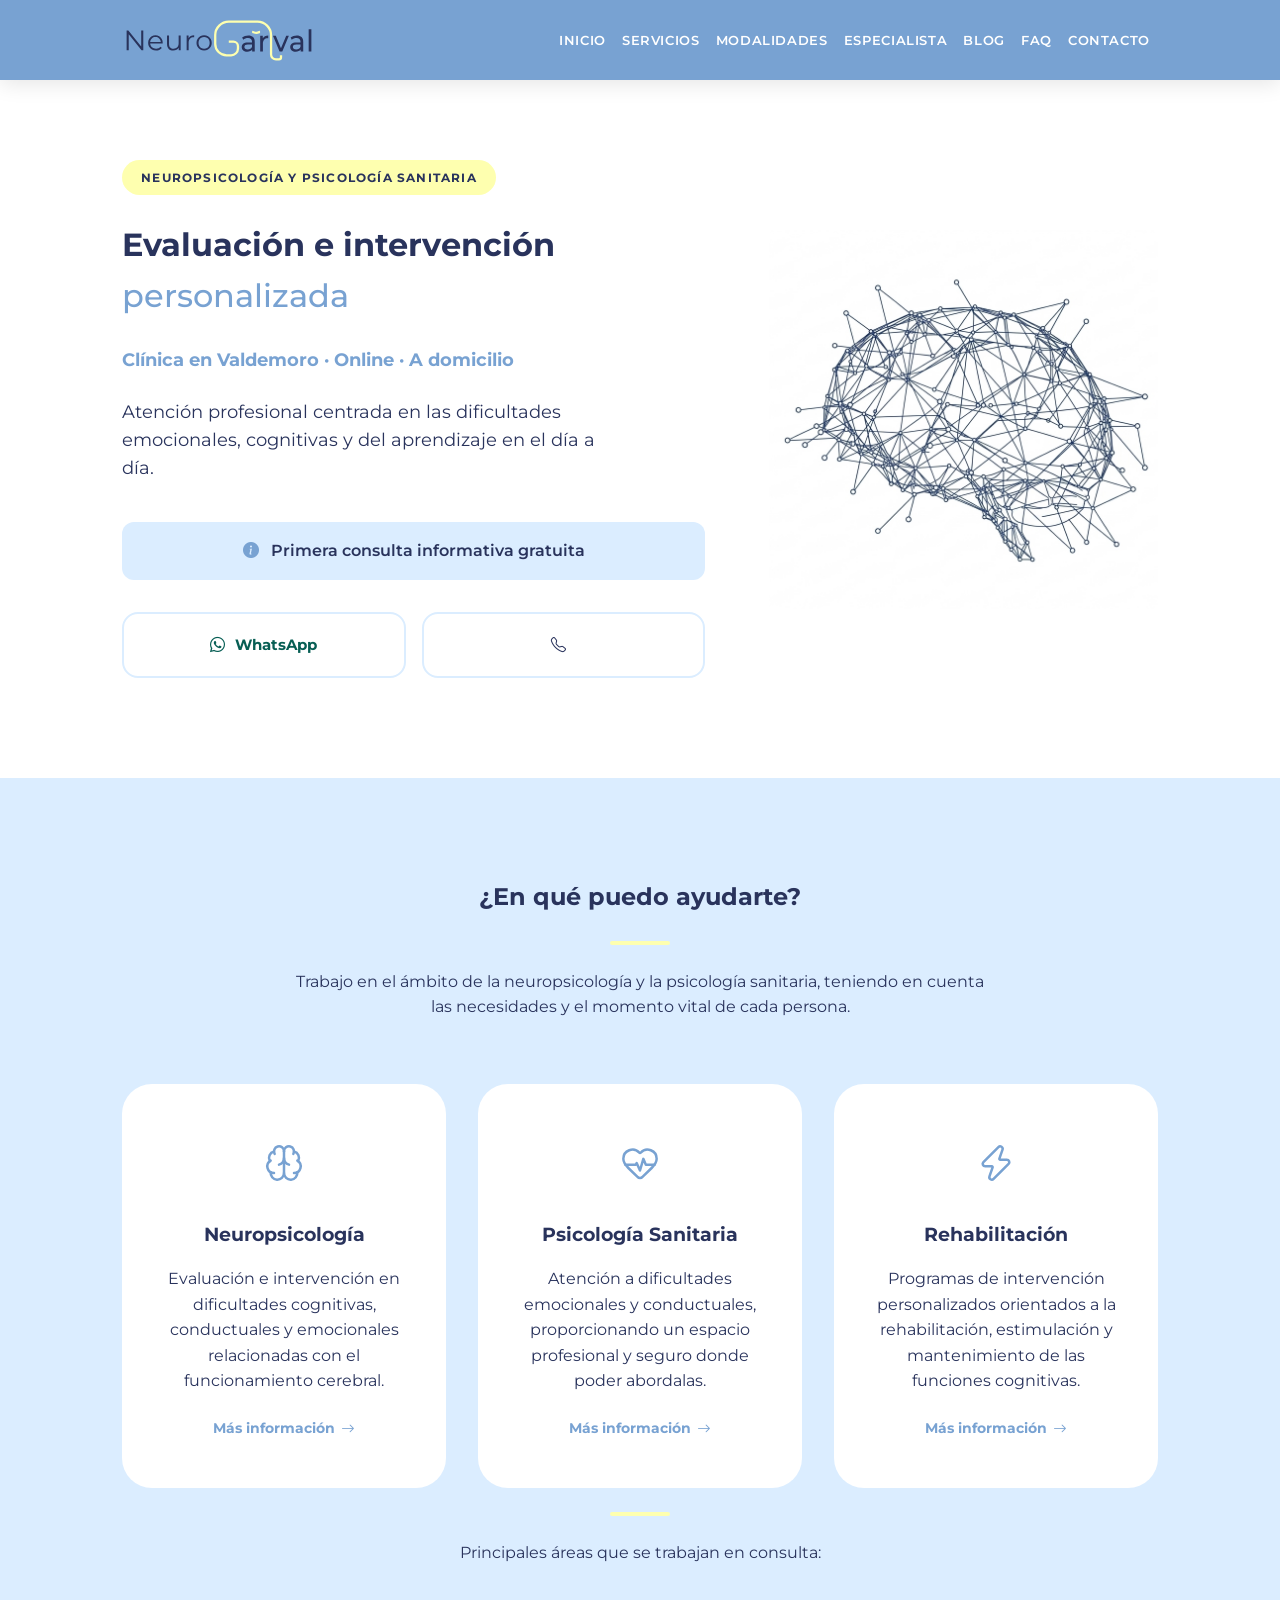
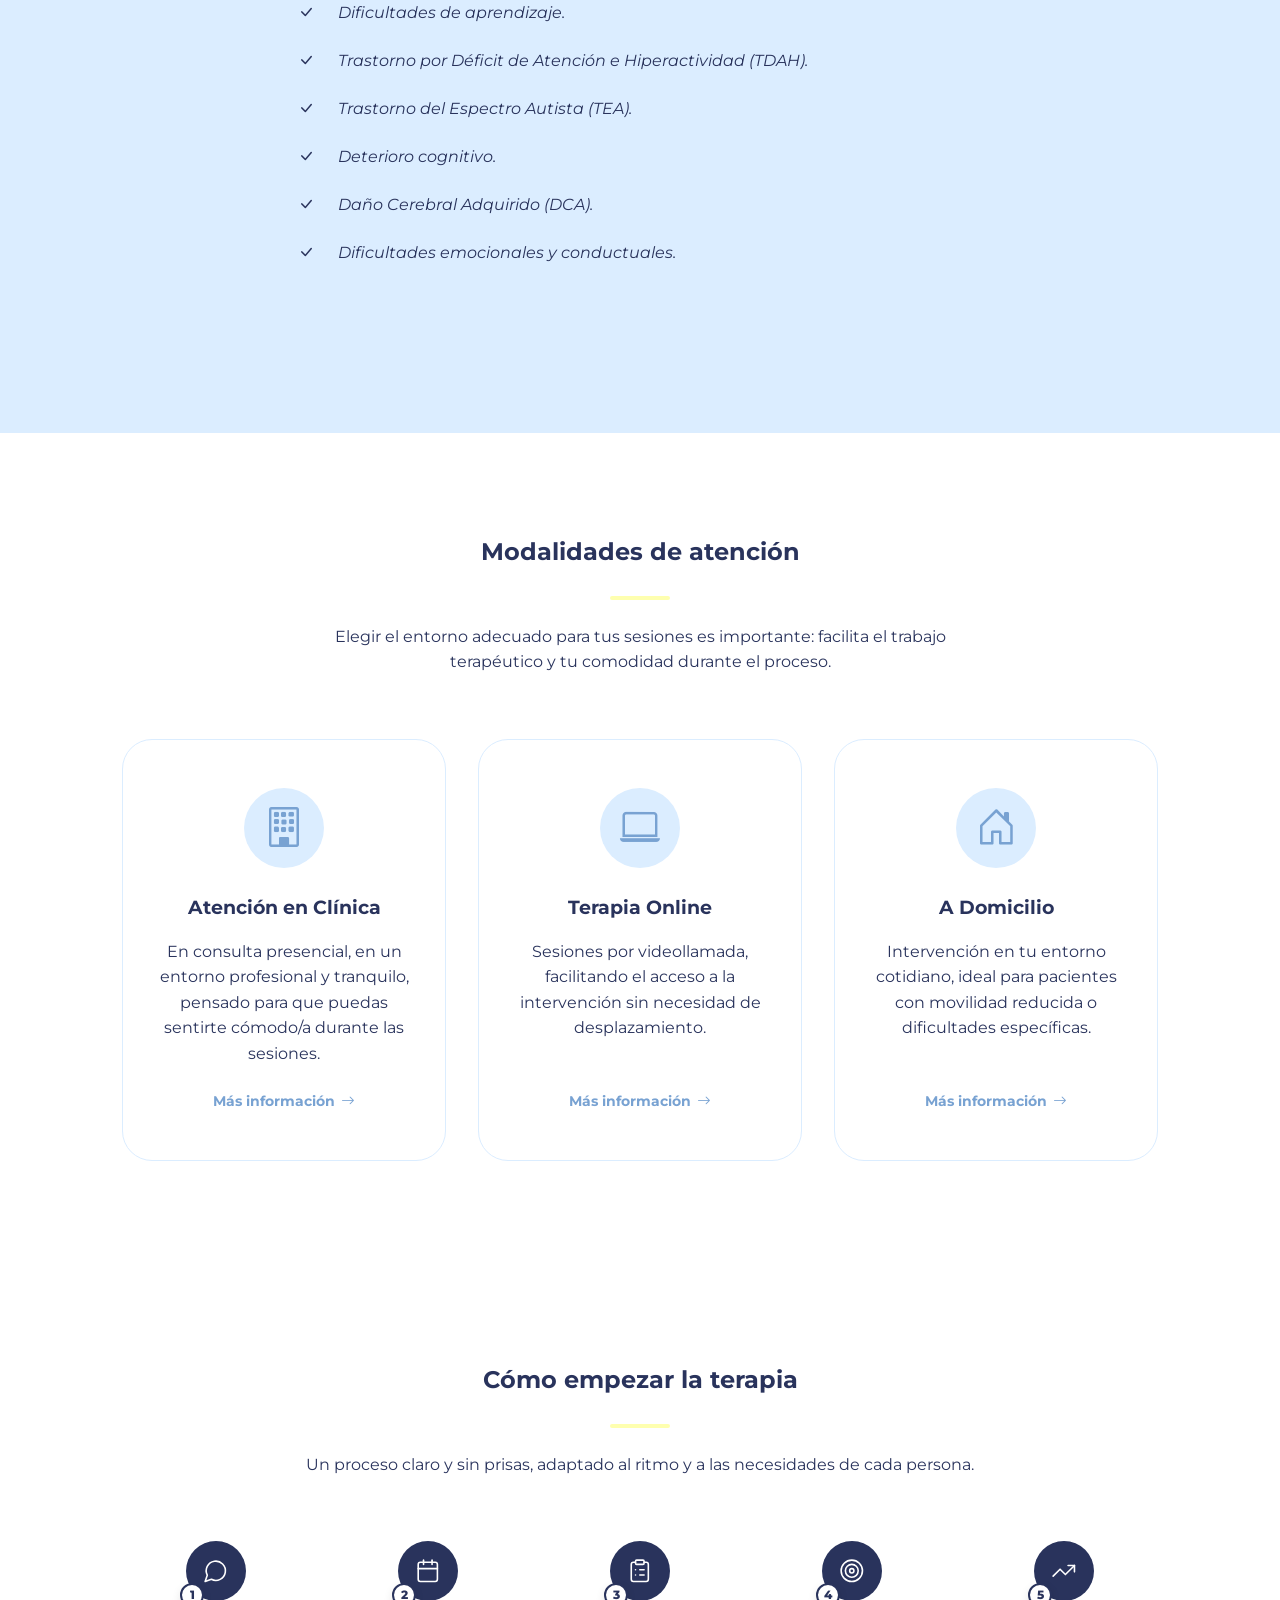
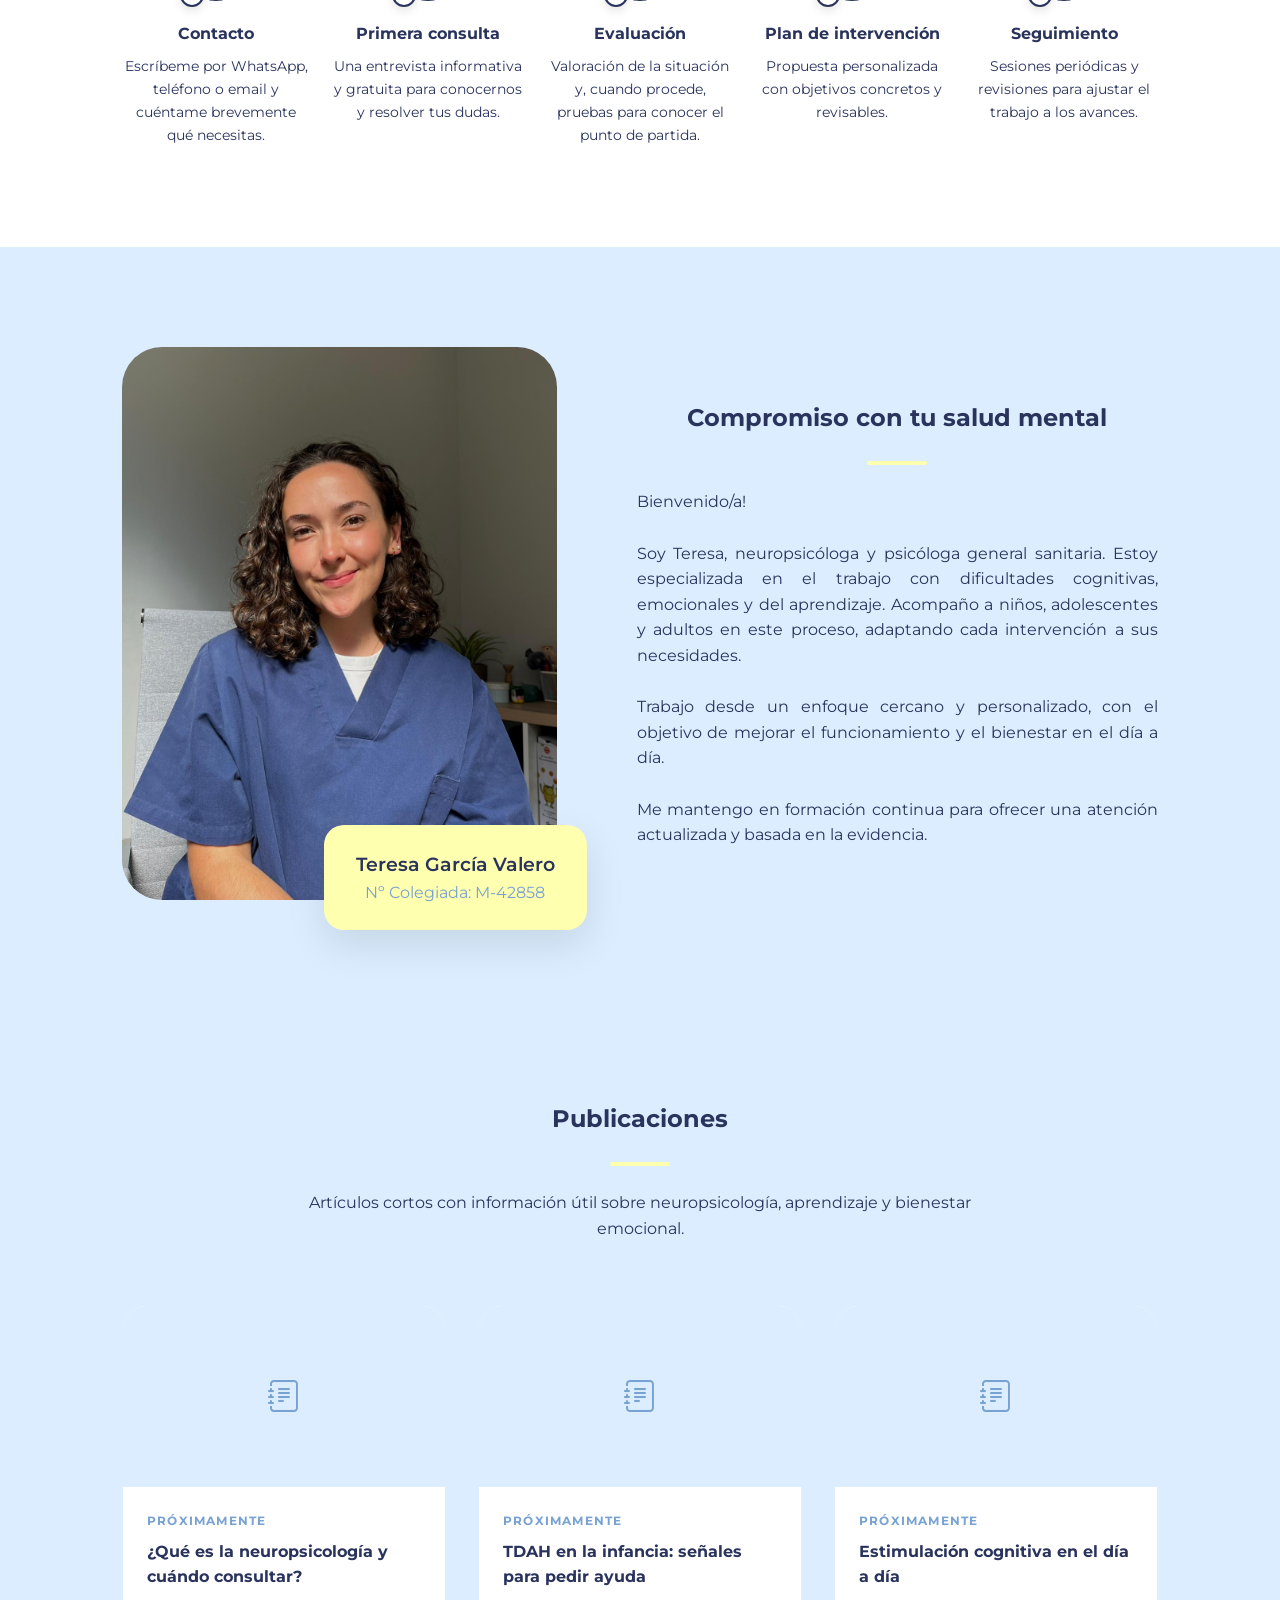
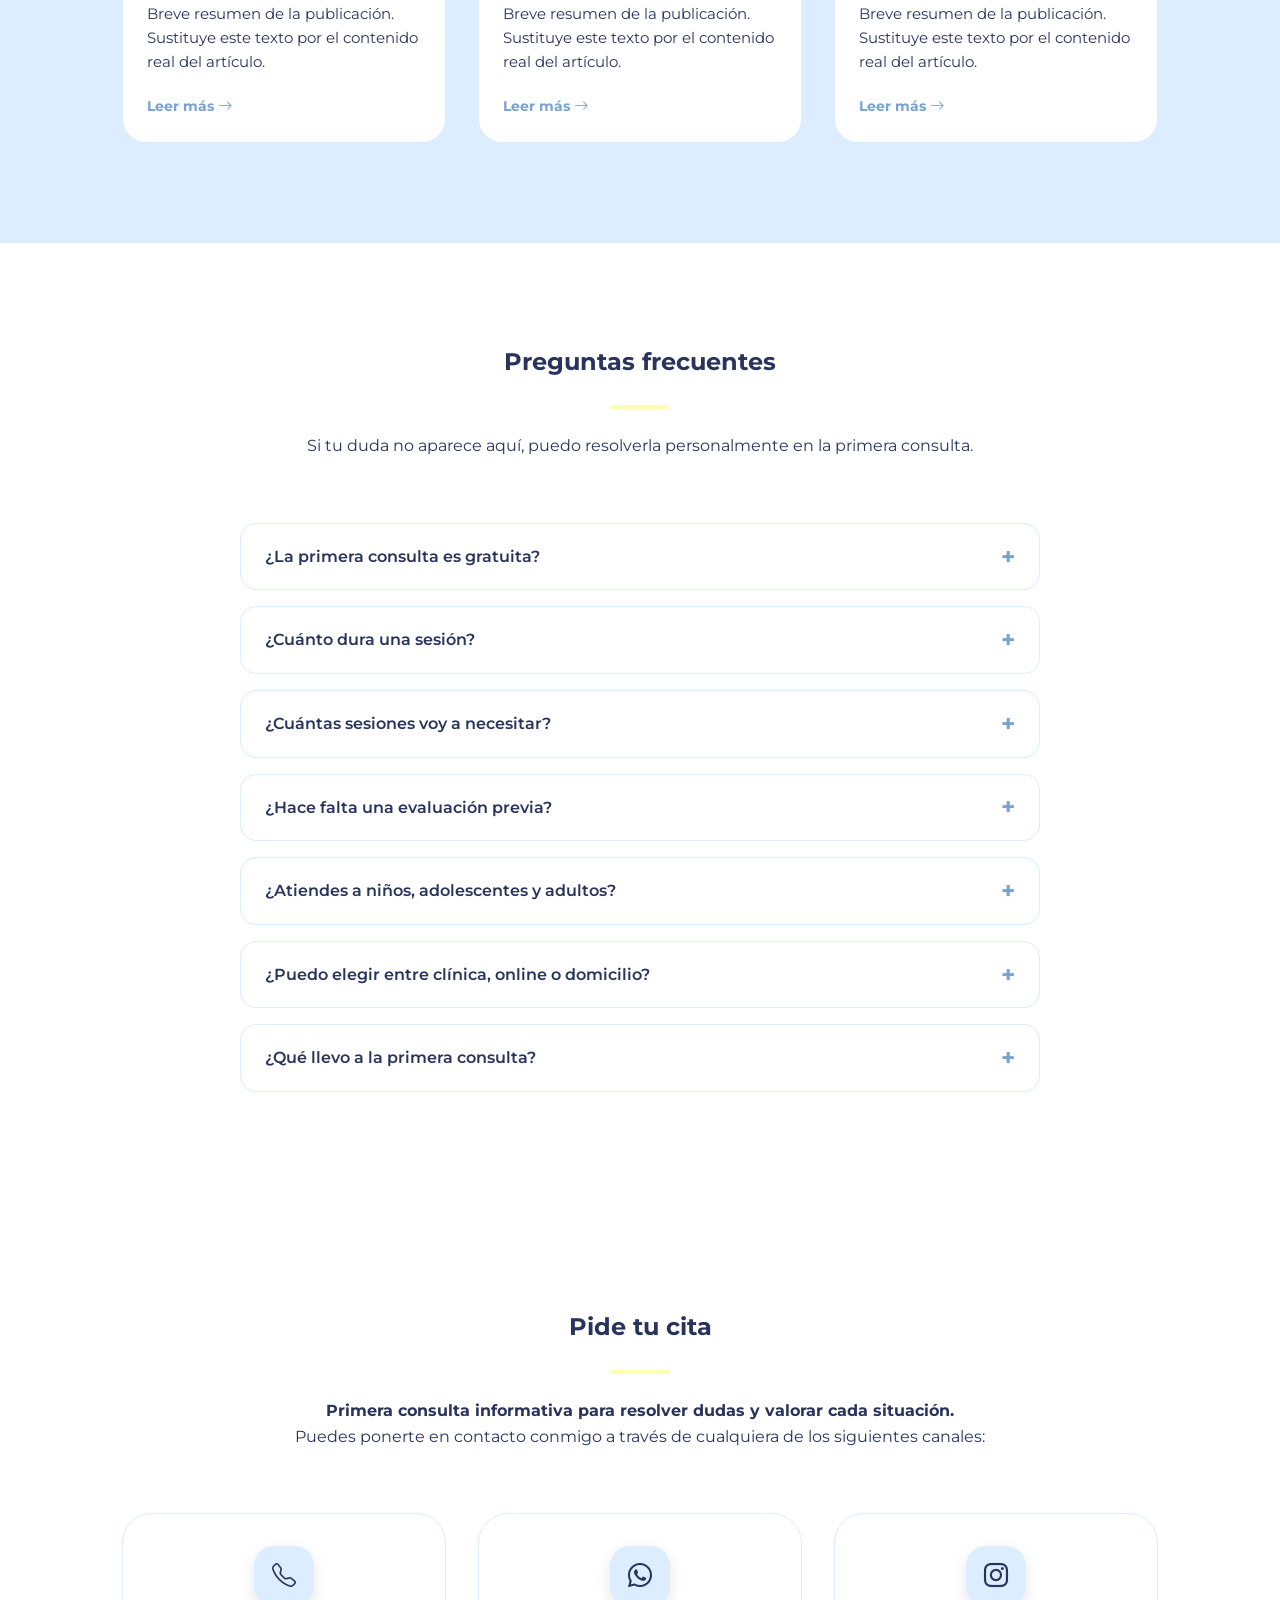
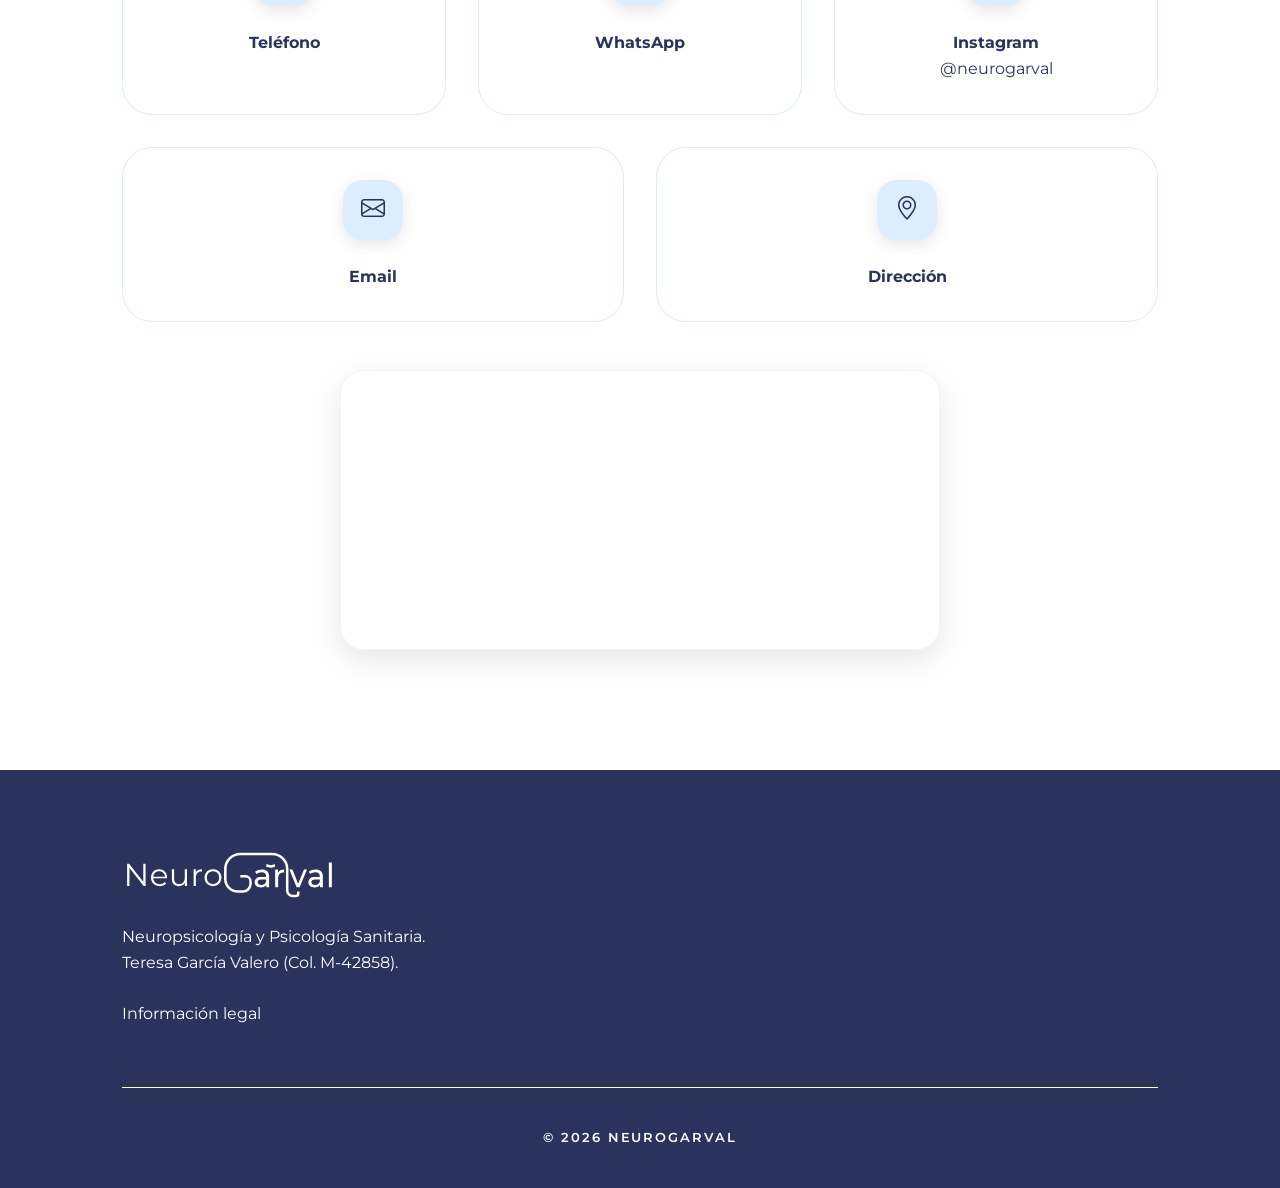
==== commit 3b162ee7: "Añadir tarjetas en la sección de modalidades de atención" ====
--- a/index.html
+++ b/index.html
@@ -68,7 +68,6 @@
             <a href="#modalidades" onclick="toggleMenu()">Modalidades</a>
             <a href="#proceso" onclick="toggleMenu()">Proceso</a>
             <a href="#especialista" onclick="toggleMenu()">Especialista</a>
-            <a href="#galeria" onclick="toggleMenu()">Sala</a>
             <a href="#blog" onclick="toggleMenu()">Blog</a>
             <a href="#faq" onclick="toggleMenu()">FAQ</a>
             <a href="#contacto" onclick="toggleMenu()">Contacto</a>
@@ -220,25 +219,28 @@
 
                 <div class="modalities-grid">
                     <!-- pages:begin modalities-grid -->
-                    <div class="modality-item">
+                    <div class="modality-item" role="button" tabindex="0" aria-haspopup="dialog" data-modality="0" onclick="openModalityModal(0)" onkeydown="if(event.key==='Enter'||event.key===' '){event.preventDefault();openModalityModal(0)}">
                         <div class="modality-icon"><i class="bi bi-building"></i></div>
                         <div class="modality-content">
                             <h4>Atención en Clínica</h4>
                             <p>En consulta presencial, en un entorno profesional y tranquilo, pensado para que puedas sentirte cómodo/a durante las sesiones.</p>
-                        </div>
-                    </div>
-                    <div class="modality-item">
+                            <span class="service-more">Más información <i class="bi bi-arrow-right"></i></span>
+                        </div>
+                    </div>
+                    <div class="modality-item" role="button" tabindex="0" aria-haspopup="dialog" data-modality="1" onclick="openModalityModal(1)" onkeydown="if(event.key==='Enter'||event.key===' '){event.preventDefault();openModalityModal(1)}">
                         <div class="modality-icon"><i class="bi bi-laptop"></i></div>
                         <div class="modality-content">
                             <h4>Terapia Online</h4>
                             <p>Sesiones por videollamada, facilitando el acceso a la intervención sin necesidad de desplazamiento.</p>
-                        </div>
-                    </div>
-                    <div class="modality-item">
+                            <span class="service-more">Más información <i class="bi bi-arrow-right"></i></span>
+                        </div>
+                    </div>
+                    <div class="modality-item" role="button" tabindex="0" aria-haspopup="dialog" data-modality="2" onclick="openModalityModal(2)" onkeydown="if(event.key==='Enter'||event.key===' '){event.preventDefault();openModalityModal(2)}">
                         <div class="modality-icon"><i class="bi bi-house-door"></i></div>
                         <div class="modality-content">
                             <h4>A Domicilio</h4>
                             <p>Intervención en tu entorno cotidiano, ideal para pacientes con movilidad reducida o dificultades específicas.</p>
+                            <span class="service-more">Más información <i class="bi bi-arrow-right"></i></span>
                         </div>
                     </div>
                     <!-- pages:end modalities-grid -->
@@ -331,30 +333,6 @@
                     <p>Me mantengo en formación continua para ofrecer una atención actualizada y basada en la evidencia.</p>
                 </div>
                 <!-- pages:end about -->
-            </div>
-        </section>
-
-        <!-- GALERÍA -->
-        <section id="galeria" class="section-padding">
-            <div class="container">
-                <div class="section-header">
-                    <!-- pages:begin gallery-header -->
-                    <h2>La consulta</h2>
-                    <div class="divider"></div>
-                    <p>Un espacio tranquilo, cuidado y adaptado para que puedas sentirte cómodo/a durante las sesiones.</p>
-                    <!-- pages:end gallery-header -->
-                </div>
-
-                <div class="gallery-grid">
-                    <!-- pages:begin gallery-grid -->
-                    <figure class="gallery-item"><i class="bi bi-camera"></i><img src="media/sala-1.jpg" alt="Consulta NeuroGarval" loading="lazy" onerror="this.remove()"></figure>
-                    <figure class="gallery-item"><i class="bi bi-camera"></i><img src="media/sala-2.jpg" alt="Sala de terapia NeuroGarval" loading="lazy" onerror="this.remove()"></figure>
-                    <figure class="gallery-item"><i class="bi bi-camera"></i><img src="media/sala-3.jpg" alt="Zona de evaluación NeuroGarval" loading="lazy" onerror="this.remove()"></figure>
-                    <figure class="gallery-item"><i class="bi bi-camera"></i><img src="media/sala-4.jpg" alt="Despacho NeuroGarval" loading="lazy" onerror="this.remove()"></figure>
-                    <figure class="gallery-item"><i class="bi bi-camera"></i><img src="media/sala-5.jpg" alt="Sala de espera NeuroGarval" loading="lazy" onerror="this.remove()"></figure>
-                    <figure class="gallery-item"><i class="bi bi-camera"></i><img src="media/sala-6.jpg" alt="Material de consulta NeuroGarval" loading="lazy" onerror="this.remove()"></figure>
-                    <!-- pages:end gallery-grid -->
-                </div>
             </div>
         </section>
 
@@ -544,6 +522,13 @@
         <div class="modal-body" id="modalBody"></div>
     </dialog>
 
+    <dialog id="modalityModal" class="modal" aria-labelledby="modalityModalTitle">
+        <button class="modal-close" onclick="closeModalityModal()" aria-label="Cerrar">&times;</button>
+        <div class="service-icon" id="modalityModalIcon"></div>
+        <h3 id="modalityModalTitle"></h3>
+        <div class="modal-body" id="modalityModalBody"></div>
+    </dialog>
+
     <script src="data.js"></script>
     <script src="script.js"></script>
 </body>
--- a/styles.css
+++ b/styles.css
@@ -222,6 +222,7 @@
     background: white;
     border: 1px solid var(--color-light);
     transition: var(--transition);
+    cursor: pointer;
 }
 
 .modality-item:hover {
@@ -243,10 +244,21 @@
     border-radius: 100%;
 }
 
+.modality-content {
+    width: 100%;
+    flex: 1;
+    display: flex;
+    flex-direction: column;
+}
+
 .modality-content h4 {
     font-size: 1.2rem;
     margin-bottom: 1rem;
     color: var(--color-dark);
+}
+
+.modality-content .service-more {
+    justify-content: center;
 }
 
 /* --- Specialists --- */
@@ -544,8 +556,9 @@
     font-size: 1.5rem;
 }
 
-/* --- Service Modal --- */
-.service-card:focus-visible {
+/* --- Modals --- */
+.service-card:focus-visible,
+.modality-item:focus-visible {
     outline: 3px solid var(--color-primary);
     outline-offset: 4px;
 }
@@ -567,7 +580,9 @@
     border-radius: 30px;
     padding: 3rem 2.5rem;
     max-width: 620px;
+    max-height: calc(100vh - 2rem);
     width: calc(100% - 2rem);
+    overflow-y: auto;
     color: var(--color-dark);
     background: white;
     box-shadow: 0 30px 80px rgba(41, 51, 92, 0.35);
@@ -611,6 +626,34 @@
 
 .modal-body li {
     margin-bottom: 0.4rem;
+}
+
+.modality-gallery {
+    display: grid;
+    grid-template-columns: repeat(2, 1fr);
+    gap: 1rem;
+    margin-top: 1.5rem;
+}
+
+.modality-gallery-item {
+    position: relative;
+    aspect-ratio: 4 / 3;
+    border-radius: 16px;
+    overflow: hidden;
+    background: var(--color-light);
+    display: flex;
+    align-items: center;
+    justify-content: center;
+    color: var(--color-primary);
+    font-size: 1.5rem;
+}
+
+.modality-gallery-item img {
+    position: absolute;
+    inset: 0;
+    width: 100%;
+    height: 100%;
+    object-fit: cover;
 }
 
 /* --- Process --- */
@@ -679,34 +722,6 @@
     font-size: 0.9rem;
 }
 
-/* --- Gallery --- */
-.gallery-grid {
-    display: grid;
-    grid-template-columns: repeat(3, 1fr);
-    gap: 1.5rem;
-}
-
-.gallery-item {
-    position: relative;
-    aspect-ratio: 4 / 3;
-    border-radius: 24px;
-    overflow: hidden;
-    background: var(--color-light);
-    display: flex;
-    align-items: center;
-    justify-content: center;
-    color: var(--color-primary);
-    font-size: 2rem;
-}
-
-.gallery-item img {
-    position: absolute;
-    inset: 0;
-    width: 100%;
-    height: 100%;
-    object-fit: cover;
-}
-
 /* --- Blog --- */
 #blog {
     background-color: var(--color-light);
@@ -829,7 +844,7 @@
     .menu-btn { display: block; }
 
     .hero-grid, .about-grid, .services-grid, .contact-grid, .modalities-grid,
-    .process-grid, .gallery-grid, .blog-grid {
+    .process-grid, .blog-grid {
         grid-template-columns: 1fr;
         grid-auto-flow: unset;
     }
@@ -847,4 +862,5 @@
     .footer-links { text-align: center; }
 
     .map-container { height: 240px; margin: 0 1rem; }
-}
+    .modality-gallery { grid-template-columns: 1fr; }
+}
